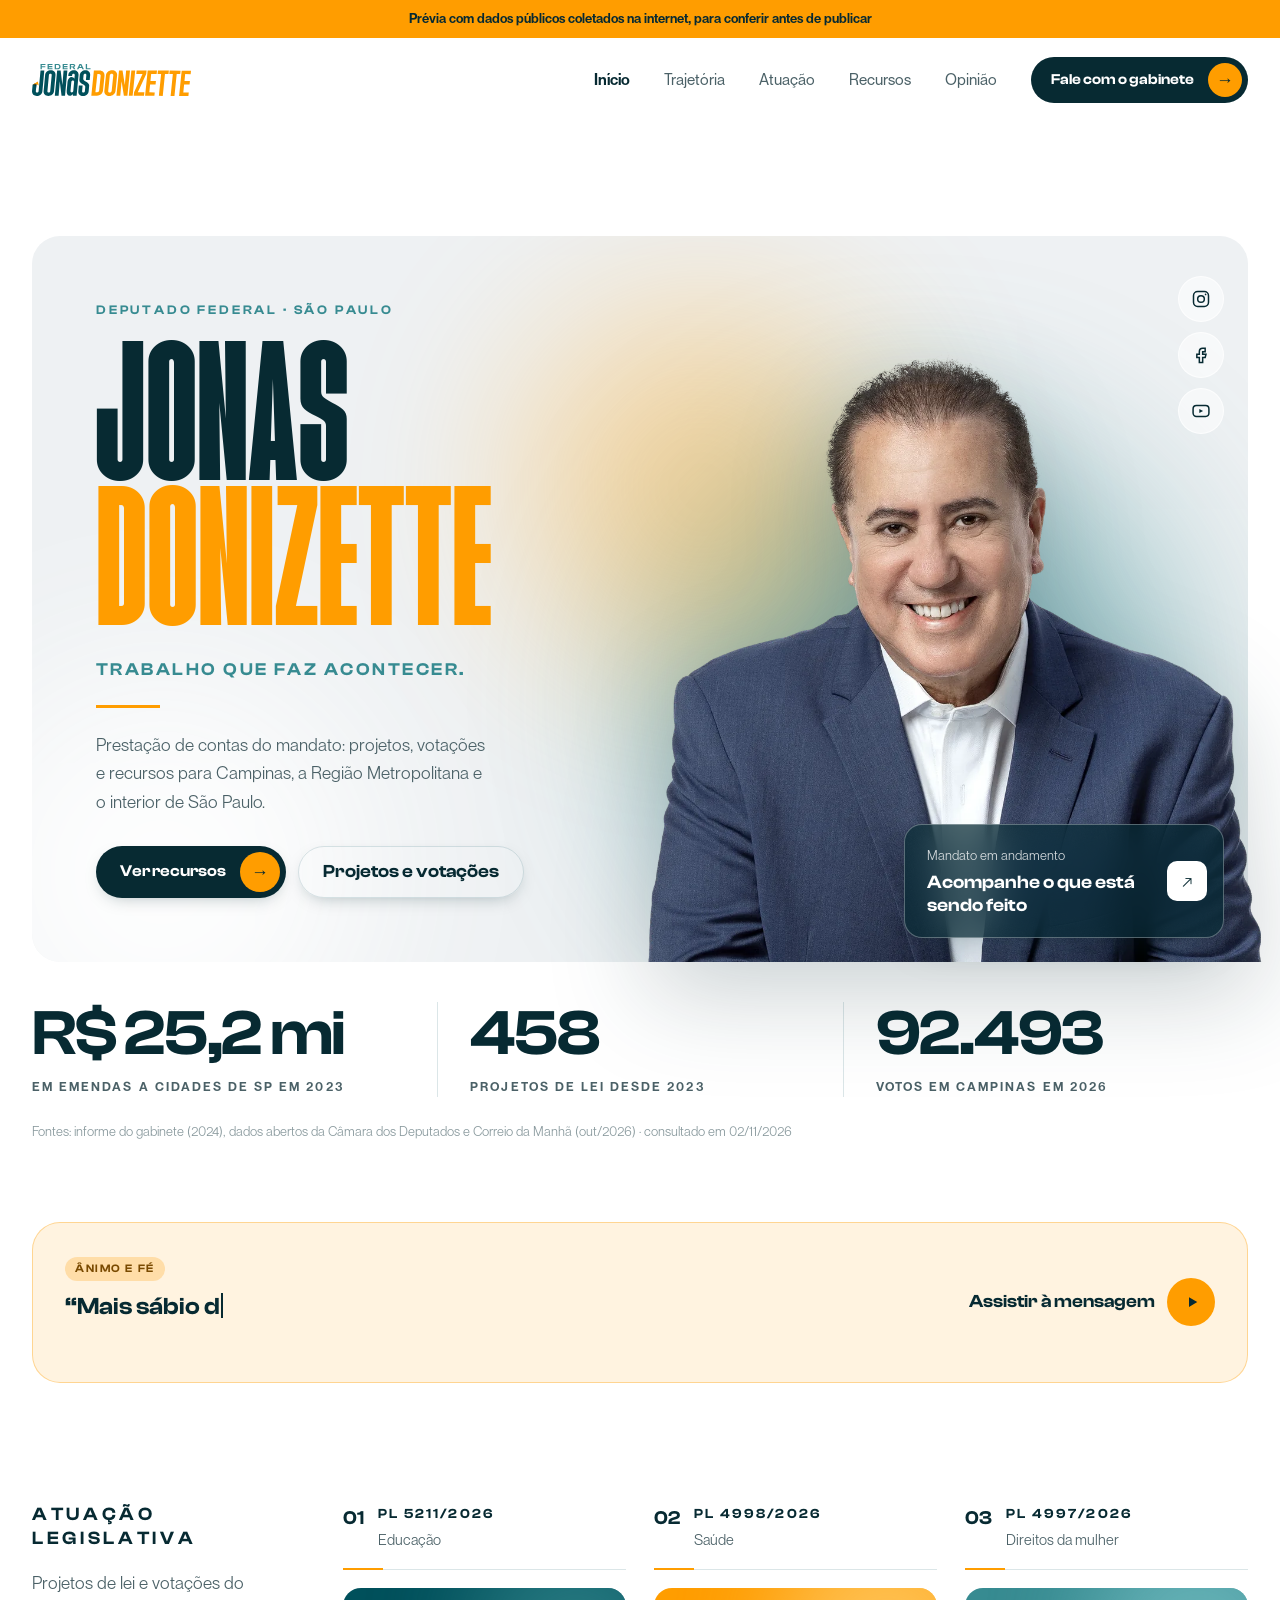
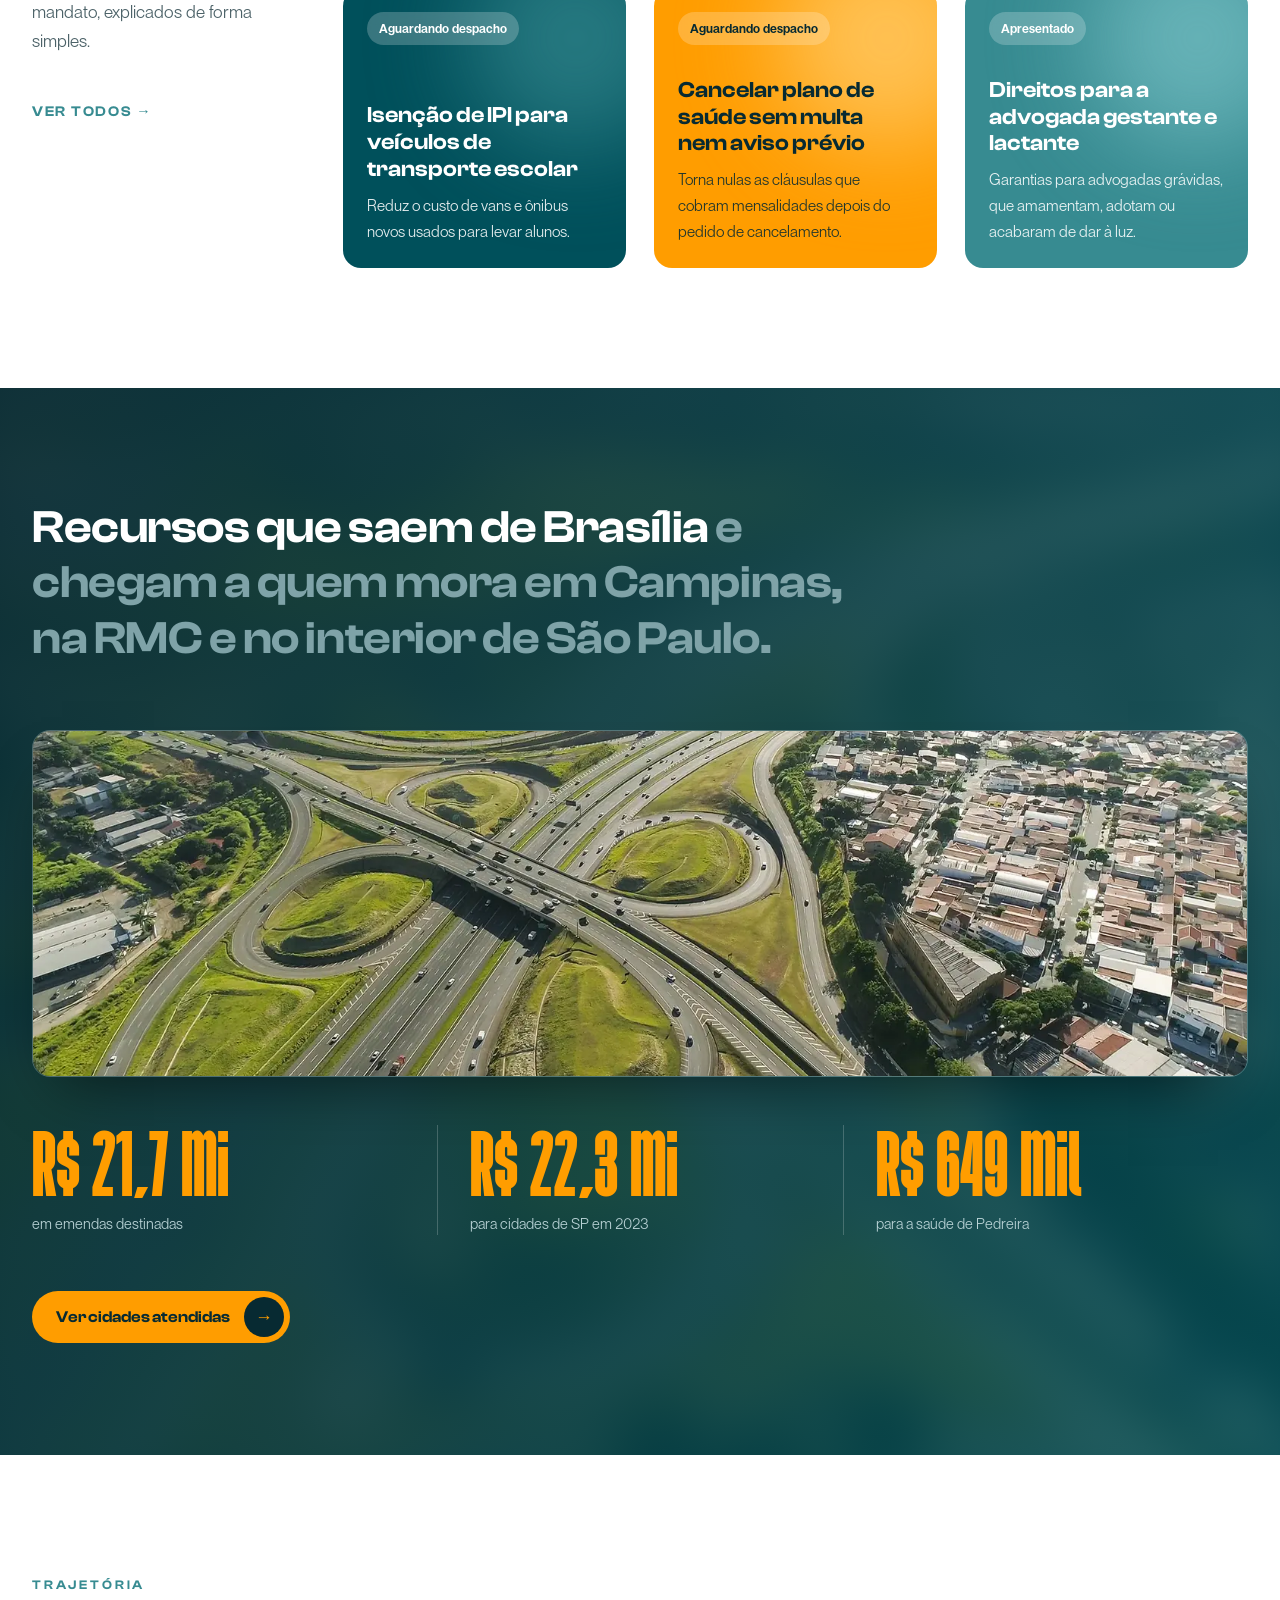
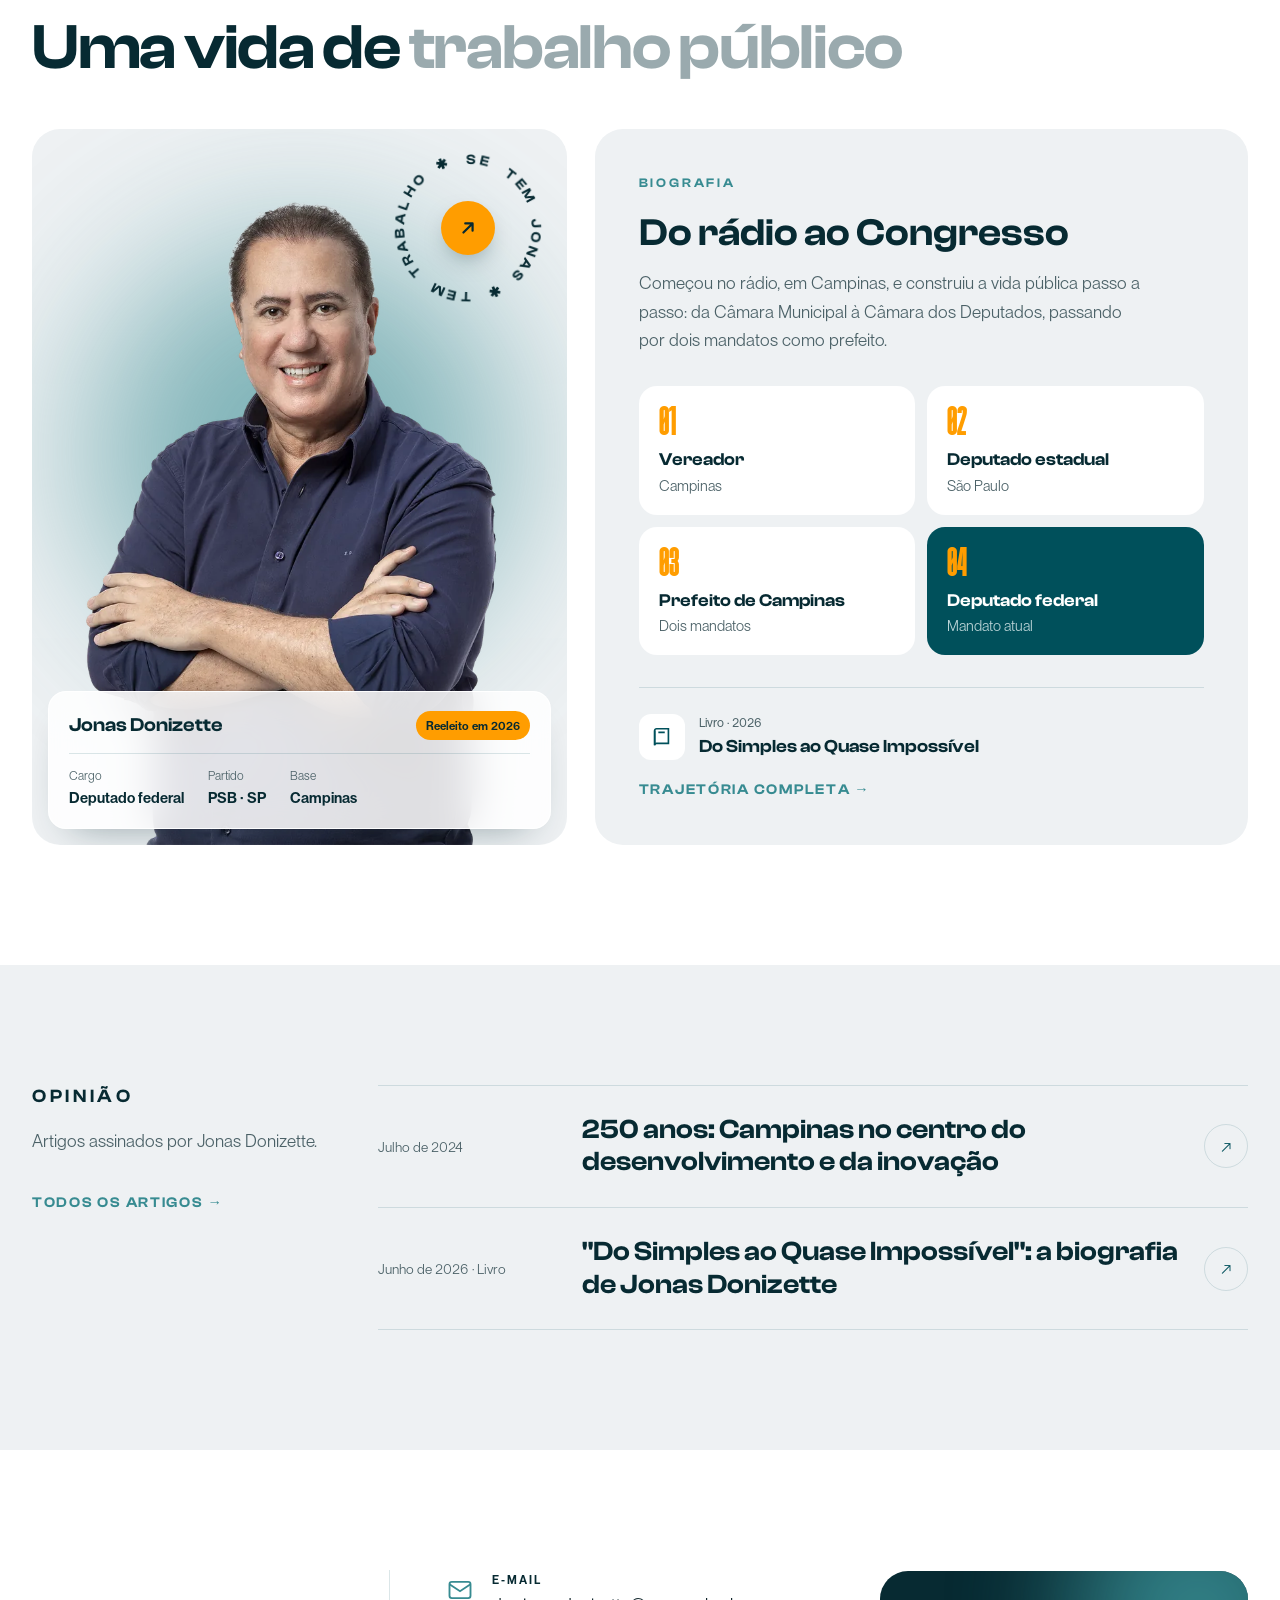
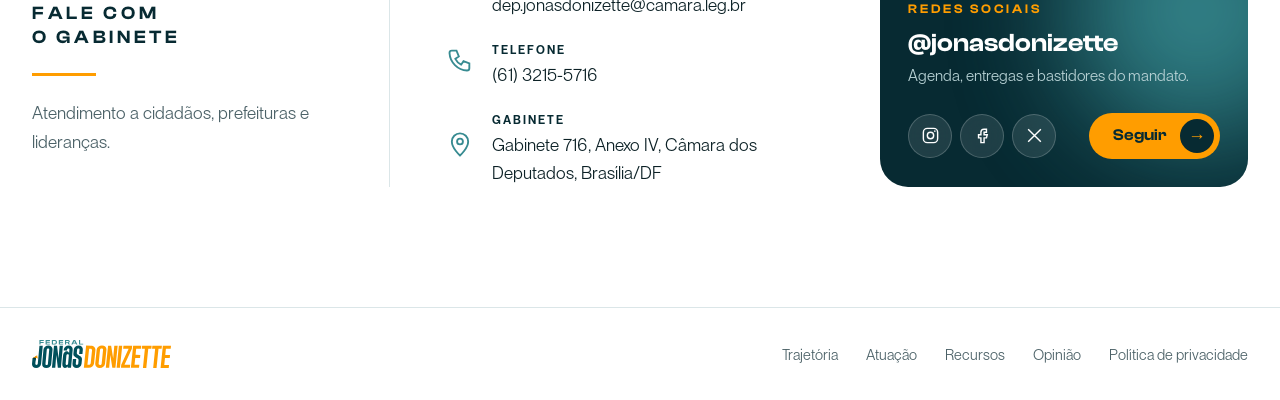
==== index.html @ 9bd9e9f4 "Página Início do site do mandato (prévia) Primeira versão da Início em HTML/CSS/JS puro: hero, númer" ====
<!doctype html>
<html lang="pt-BR">
<head>
  <meta charset="utf-8">
  <meta name="viewport" content="width=device-width, initial-scale=1">
  <title>Jonas Donizette — Deputado Federal</title>
  <meta name="description" content="Site oficial do mandato de Jonas Donizette, deputado federal por São Paulo: projetos, votações, recursos para as cidades e artigos.">
  <link rel="preload" href="assets/fonts/agharti-ultracond-black.ttf" as="font" type="font/ttf" crossorigin>
  <link rel="preload" href="assets/img/jonas-hero.webp" as="image">
  <link rel="stylesheet" href="styles.css?v=11">
</head>
<body>
  <a class="skip" href="#conteudo">Pular para o conteúdo</a>
  <div class="previa" role="note">Prévia com dados públicos coletados na internet, para conferir antes de publicar</div>

  <!-- ============ MENU ============ -->
  <header class="topo" id="topo">
    <div class="container topo-inner">
      <a href="#" class="topo-logo" aria-label="Jonas Donizette — início">
        <img src="assets/img/logo.svg" alt="Jonas Donizette Federal" width="170" height="34">
      </a>
      <button class="menu-btn" aria-expanded="false" aria-controls="menu" aria-label="Abrir menu">
        <span></span><span></span><span></span>
      </button>
      <nav id="menu" class="menu" aria-label="Principal">
        <a href="#" aria-current="page">Início</a>
        <a href="#trajetoria">Trajetória</a>
        <a href="#atuacao">Atuação</a>
        <a href="#recursos">Recursos</a>
        <a href="#opiniao">Opinião</a>
        <a href="#contato" class="pill-seta">Fale com o gabinete <span class="pill-ic" aria-hidden="true">→</span></a>
      </nav>
    </div>
  </header>

  <main id="conteudo">

    <!-- ============ HERO ============ -->
    <section class="hero">
      <div class="container">
        <div class="hero-card">
          <span class="hero-fundo" aria-hidden="true"><span class="blob blob-a"></span><span class="blob blob-b"></span><span class="blob blob-c"></span></span>
          <div class="hero-texto">
            <p class="meta entra">Deputado Federal · São Paulo</p>
            <h1 class="hero-nome"><span class="entra" style="--atraso:.1s">Jonas</span><span class="entra" style="--atraso:.22s">Donizette</span></h1>
            <p class="hero-assinatura entra" style="--atraso:.4s">Trabalho que faz acontecer.</p>
            <span class="traco" aria-hidden="true"></span>
            <p class="hero-lede entra" style="--atraso:.5s">Prestação de contas do mandato: projetos, votações e recursos para Campinas, a Região Metropolitana e o interior de São Paulo.</p>
            <div class="hero-acoes entra" style="--atraso:.6s" data-tilt-grupo>
              <a href="#recursos" class="pill-seta pill-escuro">Ver recursos <span class="pill-ic" aria-hidden="true">→</span></a>
              <a href="#atuacao" class="pill-linha">Projetos e votações</a>
            </div>
          </div>

          <div class="hero-foto entra" style="--atraso:.25s">
              <img src="assets/img/jonas-hero.webp" alt="Jonas Donizette sorrindo, de terno azul" width="1100" height="1037" fetchpriority="high">
            <ul class="hero-redes" aria-label="Redes sociais">
              <li><a href="https://www.instagram.com/jonasdonizette/" aria-label="Instagram"><svg viewBox="0 0 24 24" aria-hidden="true"><rect x="3" y="3" width="18" height="18" rx="5"/><circle cx="12" cy="12" r="4"/><circle cx="17.5" cy="6.5" r="1" class="cheio"/></svg></a></li>
              <li><a href="https://www.facebook.com/jonasdonizette" aria-label="Facebook"><svg viewBox="0 0 24 24" aria-hidden="true"><path d="M14 8h3V4h-3a4 4 0 0 0-4 4v3H7v4h3v6h4v-6h3l1-4h-4V8z"/></svg></a></li>
              <li><a href="#" aria-label="YouTube"><svg viewBox="0 0 24 24" aria-hidden="true"><rect x="2.5" y="5.5" width="19" height="13" rx="4"/><path d="M10 9.5v5l4.5-2.5z" class="cheio"/></svg></a></li>
            </ul>
            <a href="#atuacao" class="vidro">
              <span class="vidro-meta">Mandato em andamento</span>
              <strong>Acompanhe o que está sendo feito</strong>
              <span class="vidro-ic" aria-hidden="true">↗</span>
            </a>
          </div>
        </div>

        <!-- números logo abaixo do card -->
        <div class="numeros" aria-label="Números do mandato">
          <div class="numero"><strong data-conta="26.5" data-casas="1" data-prefixo="R$ " data-sufixo=" mi">R$ 26,5 mi</strong><span>em emendas a cidades de SP em 2023</span></div>
          <div class="numero"><strong data-conta="482">482</strong><span>projetos de lei desde 2023</span></div>
          <div class="numero"><strong data-conta="97335">97.335</strong><span>votos em Campinas em 2026</span></div>
          <p class="numeros-fonte">Fontes: informe do gabinete (2024), dados abertos da Câmara dos Deputados e Correio da Manhã (out/2026) · consultado em 02/11/2026</p>
        </div>
      </div>
    </section>

    <!-- ============ CIDADES (faixa) ============ -->
    <section class="fe" aria-label="Mensagem de ânimo e fé">
      <div class="container">
        <a class="fe-box reveal" href="https://www.instagram.com/p/DfCfayKBgLB/">
          <div class="fe-texto">
            <span class="fe-tag">Ânimo e fé</span>
            <blockquote class="fe-frase" data-escrever>“Mais sábio do que aprender com os próprios erros é aprender com os erros dos outros.”</blockquote>
          </div>
          <span class="fe-cta">Assistir à mensagem <span class="fe-play" aria-hidden="true"><svg viewBox="0 0 24 24"><path d="M8 5.5v13l11-6.5z"/></svg></span></span>
        </a>
      </div>
    </section>

    <!-- ============ ATUAÇÃO ============ -->
    <section class="secao" id="atuacao">
      <div class="container atuacao-grid">
        <div class="atuacao-intro">
          <h2 class="titulo-caps">Atuação<br>legislativa</h2>
          <p>Projetos de lei e votações do mandato, explicados de forma simples.</p>
          <a href="https://www.camara.leg.br/deputados/160548" class="link-seta">Ver todos <span aria-hidden="true">→</span></a>
        </div>

        <article class="proj reveal" style="--atraso:0s">
          <header class="proj-cab"><span class="proj-n">01</span><div><strong>PL 5211/2026</strong><span>Educação</span></div></header>
          <a class="proj-card cor-petroleo" href="https://www.camara.leg.br/propostas-legislativas/2644768">
            <span class="chip">Aguardando despacho</span>
            <h3>Isenção de IPI para veículos de transporte escolar</h3>
            <p>Reduz o custo de vans e ônibus novos usados para levar alunos.</p>
          </a>
        </article>
        <article class="proj reveal" style="--atraso:.12s">
          <header class="proj-cab"><span class="proj-n">02</span><div><strong>PL 4998/2026</strong><span>Saúde</span></div></header>
          <a class="proj-card cor-laranja" href="https://www.camara.leg.br/propostas-legislativas/2642697">
            <span class="chip">Aguardando despacho</span>
            <h3>Cancelar plano de saúde sem multa nem aviso prévio</h3>
            <p>Torna nulas as cláusulas que cobram mensalidades depois do pedido de cancelamento.</p>
          </a>
        </article>
        <article class="proj reveal" style="--atraso:.24s">
          <header class="proj-cab"><span class="proj-n">03</span><div><strong>PL 4997/2026</strong><span>Direitos da mulher</span></div></header>
          <a class="proj-card cor-verde" href="https://www.camara.leg.br/propostas-legislativas/2642696">
            <span class="chip">Apresentado</span>
            <h3>Direitos para a advogada gestante e lactante</h3>
            <p>Garantias para advogadas grávidas, que amamentam, adotam ou acabaram de dar à luz.</p>
          </a>
        </article>
      </div>
    </section>

    <!-- ============ RECURSOS (faixa escura) ============ -->
    <section class="recursos" id="recursos">
      <img class="recursos-bg" src="assets/img/rmc-aerea.webp" alt="" loading="lazy" width="1600" height="843">
      <div class="container">
        <p class="recursos-frase">Recursos que saem de Brasília <span>e chegam a quem mora em Campinas, na RMC e no interior de São Paulo.</span></p>
        <div class="recursos-linha">
          <figure class="recursos-thumb">
            <img src="assets/img/rmc-aerea.webp" alt="Vista aérea de rodovias e bairros da Região Metropolitana de Campinas" loading="lazy" width="1600" height="843">
          </figure>
          <div class="recursos-num reveal"><strong data-conta="25.8" data-casas="1" data-prefixo="R$ " data-sufixo=" mi">R$ 25,8 mi</strong><span>em emendas destinadas</span></div>
          <div class="recursos-num reveal" style="--atraso:.12s"><strong data-conta="26.5" data-casas="1" data-prefixo="R$ " data-sufixo=" mi">R$ 26,5 mi</strong><span>para cidades de SP em 2023</span></div>
          <div class="recursos-num reveal" style="--atraso:.24s"><strong data-conta="770" data-prefixo="R$ " data-sufixo=" mil">R$ 770 mil</strong><span>para a saúde de Pedreira</span></div>
        </div>
        <a href="#" class="pill-seta pill-laranja">Ver cidades atendidas <span class="pill-ic" aria-hidden="true">→</span></a>
      </div>
    </section>

    <!-- ============ TRAJETÓRIA (cards estilo persona) ============ -->
    <section class="secao" id="trajetoria">
      <div class="container">
        <p class="meta">Trajetória</p>
        <h2 class="titulo">Uma vida de <em>trabalho público</em></h2>
        <div class="traj">
          <div class="traj-foto">
            <div class="selo" data-circular="SE TEM JONAS ✱ TEM TRABALHO ✱ " role="img" aria-label="Se tem Jonas, tem trabalho">
              <div class="selo-tilt">
                <div class="selo-anel" aria-hidden="true"></div>
                <span class="selo-centro" aria-hidden="true"><svg viewBox="0 0 24 24"><path d="M7 17 17 7M9 7h8v8"/></svg></span>
              </div>
            </div>
            <span class="blob blob-d" aria-hidden="true"></span>
            <img src="assets/img/jonas-radio.webp" alt="Jonas Donizette de braços cruzados, camisa escura" loading="lazy" width="700" height="1009">
            <div class="vidro-info">
              <div class="vidro-info-topo"><strong>Jonas Donizette</strong><span class="chip-laranja">Reeleito em 2026</span></div>
              <dl>
                <div><dt>Cargo</dt><dd>Deputado federal</dd></div>
                <div><dt>Partido</dt><dd>PSB · SP</dd></div>
                <div><dt>Base</dt><dd>Campinas</dd></div>
              </dl>
            </div>
          </div>
          <div class="traj-card reveal">
            <div>
              <p class="meta">Biografia</p>
              <h3>Do rádio ao Congresso</h3>
              <p class="traj-bio">Começou no rádio, em Campinas, e construiu a vida pública passo a passo: da Câmara Municipal à Câmara dos Deputados, passando por dois mandatos como prefeito.</p>
            </div>
            <ol class="etapas">
              <li><span class="etapa-n">01</span><strong>Vereador</strong><span>Campinas</span></li>
              <li><span class="etapa-n">02</span><strong>Deputado estadual</strong><span>São Paulo</span></li>
              <li><span class="etapa-n">03</span><strong>Prefeito de Campinas</strong><span>Dois mandatos</span></li>
              <li class="etapa-atual"><span class="etapa-n">04</span><strong>Deputado federal</strong><span>Mandato atual</span></li>
            </ol>
            <div class="traj-rodape">
              <a class="livro" href="https://www.correiodamanha.com.br/nacional/sao-paulo/campinas/2026/06/amp/296978-deputado-e-ex-prefeito-de-campinas-jonas-donizette-lanca-biografia.html">
                <span class="livro-ic" aria-hidden="true"><svg viewBox="0 0 24 24"><path d="M4 5a2 2 0 0 1 2-2h13v16H6a2 2 0 0 0-2 2z"/><path d="M4 21V5M8 7h7"/></svg></span>
                <span><small>Livro · 2026</small>Do Simples ao Quase Impossível</span>
              </a>
              <a href="#" class="link-seta">Trajetória completa <span aria-hidden="true">→</span></a>
            </div>
          </div>
        </div>
      </div>
    </section>

    <!-- ============ OPINIÃO ============ -->
    <section class="secao secao-cinza" id="opiniao">
      <div class="container opiniao-grid">
        <div>
          <h2 class="titulo-caps">Opinião</h2>
          <p>Artigos assinados por Jonas Donizette.</p>
          <a href="#" class="link-seta">Todos os artigos <span aria-hidden="true">→</span></a>
        </div>
        <ul class="artigos">
          <li class="reveal"><a href="#"><span class="artigo-data">Julho de 2024</span><strong>250 anos: Campinas no centro do desenvolvimento e da inovação</strong><span class="artigo-ic" aria-hidden="true">↗</span></a></li>
          <li class="reveal"><a href="https://www.correiodamanha.com.br/nacional/sao-paulo/campinas/2026/06/amp/296978-deputado-e-ex-prefeito-de-campinas-jonas-donizette-lanca-biografia.html"><span class="artigo-data">Junho de 2026 · Livro</span><strong>"Do Simples ao Quase Impossível": a biografia de Jonas Donizette</strong><span class="artigo-ic" aria-hidden="true">↗</span></a></li>
        </ul>
      </div>
    </section>

    <!-- ============ CONTATO ============ -->
    <section class="secao" id="contato">
      <div class="container contato-grid">
        <div>
          <h2 class="titulo-caps">Fale com<br>o gabinete</h2>
          <span class="traco" aria-hidden="true"></span>
          <p>Atendimento a cidadãos, prefeituras e lideranças.</p>
        </div>
        <ul class="contato-lista">
          <li><span class="contato-ic" aria-hidden="true"><svg viewBox="0 0 24 24"><rect x="3" y="5" width="18" height="14" rx="2"/><path d="m3 7 9 6 9-6"/></svg></span><div><small>E-mail</small>dep.jonasdonizette@camara.leg.br</div></li>
          <li><span class="contato-ic" aria-hidden="true"><svg viewBox="0 0 24 24"><path d="M5 4h4l2 5-3 2a11 11 0 0 0 5 5l2-3 5 2v4a2 2 0 0 1-2 2A16 16 0 0 1 3 6a2 2 0 0 1 2-2"/></svg></span><div><small>Telefone</small>(61) 3215-5716</div></li>
          <li><span class="contato-ic" aria-hidden="true"><svg viewBox="0 0 24 24"><path d="M12 21s-7-6.2-7-12a7 7 0 0 1 14 0c0 5.8-7 12-7 12z"/><circle cx="12" cy="9" r="2.5"/></svg></span><div><small>Gabinete</small>Gabinete 716, Anexo IV, Câmara dos Deputados, Brasília/DF</div></li>
        </ul>
        <div class="redes-box">
          <span class="blob blob-e" aria-hidden="true"></span>
          <p class="meta meta-laranja">Redes sociais</p>
          <strong class="redes-handle">@jonasdonizette</strong>
          <p class="redes-txt">Agenda, entregas e bastidores do mandato.</p>
          <div class="redes-rodape">
            <ul class="redes-ics" aria-label="Redes sociais">
              <li><a href="https://www.instagram.com/jonasdonizette/" aria-label="Instagram"><svg viewBox="0 0 24 24" aria-hidden="true"><rect x="3" y="3" width="18" height="18" rx="5"/><circle cx="12" cy="12" r="4"/><circle cx="17.5" cy="6.5" r="1" class="cheio"/></svg></a></li>
              <li><a href="https://www.facebook.com/jonasdonizette" aria-label="Facebook"><svg viewBox="0 0 24 24" aria-hidden="true"><path d="M14 8h3V4h-3a4 4 0 0 0-4 4v3H7v4h3v6h4v-6h3l1-4h-4V8z"/></svg></a></li>
              <li><a href="https://twitter.com/jonas_donizette" aria-label="X (Twitter)"><svg viewBox="0 0 24 24" aria-hidden="true"><path d="M4 4l16 16M20 4L4 20"/></svg></a></li>
            </ul>
            <a href="https://www.instagram.com/jonasdonizette/" class="pill-seta pill-laranja">Seguir <span class="pill-ic" aria-hidden="true">→</span></a>
          </div>
        </div>
      </div>
    </section>
  </main>

  <footer class="rodape">
    <div class="container rodape-inner">
      <img src="assets/img/logo.svg" alt="Jonas Donizette Federal" width="150" height="30" loading="lazy">
      <nav aria-label="Rodapé">
        <a href="#trajetoria">Trajetória</a>
        <a href="#atuacao">Atuação</a>
        <a href="#recursos">Recursos</a>
        <a href="#opiniao">Opinião</a>
        <a href="#">Política de privacidade</a>
      </nav>
    </div>
  </footer>

  <script src="main.js?v=6"></script>
</body>
</html>
---- styles.css ----
/* ===== Fontes (licença web: confirmada pelo usuário em 2026-11-02) ===== */
@font-face { font-family: "Agharti"; src: url("assets/fonts/agharti-ultracond-black.ttf") format("truetype"); font-weight: 900; font-display: swap; }
@font-face { font-family: "Clash Display"; src: url("assets/fonts/clash-semibold.otf") format("opentype"); font-weight: 600; font-display: swap; }
@font-face { font-family: "Clash Display"; src: url("assets/fonts/clash-bold.otf") format("opentype"); font-weight: 700; font-display: swap; }
@font-face { font-family: "Standerd"; src: url("assets/fonts/standerd-regular.otf") format("opentype"); font-weight: 400; font-display: swap; }
@font-face { font-family: "Standerd"; src: url("assets/fonts/standerd-medium.otf") format("opentype"); font-weight: 500; font-display: swap; }
@font-face { font-family: "Standerd"; src: url("assets/fonts/standerd-bold.otf") format("opentype"); font-weight: 700; font-display: swap; }

/* ===== Tokens (cores do logo oficial) ===== */
:root {
  --petroleo: #00505b;
  --petroleo-escuro: #072a32;
  --verde: #378b91;
  --laranja: #ff9d00;
  --laranja-2: #e08600;
  --cinza: #eef1f3;          /* fundo dos cards (azul-claro-2 do protótipo, neutro) */
  --branco: #ffffff;
  --tinta: #0c2126;
  --tinta-suave: #4b6167;
  --linha: rgba(0, 80, 91, 0.14);

  --f-nome: "Agharti", "Arial Narrow", sans-serif;
  --f-titulo: "Clash Display", "Arial", sans-serif;
  --f-texto: "Standerd", "Arial", sans-serif;

  --container: 1280px;
  --r-grande: 28px;
  --r: 18px;
  --suave: cubic-bezier(.16, 1, .3, 1);
}

*, *::before, *::after { box-sizing: border-box; }
html { scroll-behavior: smooth; overflow-x: clip; }
body {
  margin: 0; font-family: var(--f-texto); font-size: 1.125rem; line-height: 1.6; overflow-x: clip;
  color: var(--tinta); background: var(--branco); -webkit-font-smoothing: antialiased;
}
img { max-width: 100%; display: block; }
a { color: inherit; }
ul, ol { list-style: none; margin: 0; padding: 0; }
:focus-visible { outline: 3px solid var(--laranja); outline-offset: 3px; }
.container { width: 100%; max-width: var(--container); margin: 0 auto; padding: 0 32px; }
.skip { position: absolute; left: -999px; top: 8px; background: var(--laranja); color: var(--petroleo-escuro); padding: 10px 16px; z-index: 100; }
.skip:focus { left: 8px; }

.previa { background: var(--laranja); color: var(--petroleo-escuro); text-align: center; font-size: .85rem; font-weight: 700; padding: 8px 16px; }
.proj-card { text-decoration: none; }

/* ===== Tipografia ===== */
.meta {
  font-family: var(--f-titulo); font-weight: 600; font-size: .8rem;
  letter-spacing: .22em; text-transform: uppercase; color: var(--verde); margin: 0 0 18px;
}
.titulo { font-family: var(--f-titulo); font-weight: 600; font-size: clamp(2.2rem, 5vw, 4rem); line-height: 1.05; letter-spacing: -.02em; color: var(--petroleo-escuro); margin: 0 0 48px; }
.titulo em { font-style: normal; color: #9aaaae; }
.titulo-caps { font-family: var(--f-titulo); font-weight: 600; font-size: 1.15rem; letter-spacing: .2em; text-transform: uppercase; line-height: 1.35; color: var(--petroleo-escuro); margin: 0 0 16px; }
.traco { display: block; width: 64px; height: 3px; background: var(--laranja); margin: 22px 0; }
.link-seta { font-family: var(--f-titulo); font-weight: 600; font-size: .9rem; letter-spacing: .12em; text-transform: uppercase; color: var(--verde); text-decoration: none; }
.link-seta span { display: inline-block; transition: transform .2s; }
.link-seta:hover span { transform: translateX(4px); }

/* ===== Botões (pílula com círculo, como nas referências) ===== */
.pill-seta {
  display: inline-flex; align-items: center; gap: 14px; min-height: 52px;
  padding: 6px 6px 6px 24px; border-radius: 999px; text-decoration: none;
  font-family: var(--f-titulo); font-weight: 600; font-size: 1rem;
  background: var(--petroleo-escuro); color: var(--branco); transition: transform .2s;
}
.pill-seta:hover { transform: translateY(-2px); }
.pill-ic { display: grid; place-items: center; width: 40px; height: 40px; border-radius: 50%; background: var(--laranja); color: var(--petroleo-escuro); font-size: 1.1rem; }
.pill-laranja { background: var(--laranja); color: var(--petroleo-escuro); }
.pill-laranja .pill-ic { background: var(--petroleo-escuro); color: var(--laranja); }
.pill-linha {
  display: inline-flex; align-items: center; min-height: 52px; padding: 0 24px; border-radius: 999px;
  border: 1.5px solid var(--linha); text-decoration: none; font-family: var(--f-titulo); font-weight: 600; color: var(--petroleo-escuro);
  transition: border-color .2s;
}
.pill-linha:hover { border-color: var(--petroleo); }

/* ===== Menu ===== */
.topo { position: sticky; top: 0; z-index: 50; background: rgba(255,255,255,.9); backdrop-filter: blur(12px); transition: box-shadow .3s; }
.topo.rolou { box-shadow: 0 1px 0 var(--linha); }
.topo-inner { display: flex; align-items: center; justify-content: space-between; height: 84px; }
.topo-logo img { height: 32px; width: auto; }
.menu { display: flex; align-items: center; gap: 34px; }
.menu > a:not(.pill-seta) { font-family: var(--f-texto); font-weight: 500; font-size: 1rem; text-decoration: none; color: var(--tinta-suave); }
.menu > a[aria-current] { color: var(--petroleo-escuro); font-weight: 700; }
.menu > a:not(.pill-seta):hover { color: var(--petroleo-escuro); }
.menu .pill-seta { min-height: 46px; font-size: .92rem; padding-left: 20px; }
.menu .pill-ic { width: 34px; height: 34px; }
.menu-btn { display: none; }

/* ===== Hero ===== */
.hero { padding: 24px 0 24px; }
.hero-card {
  position: relative; background: var(--cinza); border-radius: var(--r-grande); isolation: isolate;
  display: grid; grid-template-columns: 1.1fr 1fr; min-height: 600px; margin-top: 90px;
}
.hero-texto { padding: 64px 0 64px 64px; position: relative; z-index: 2; }
.hero-nome { font-family: var(--f-nome); font-weight: 900; text-transform: uppercase; line-height: .84; margin: 0; color: var(--petroleo-escuro); }
.hero-nome span { display: block; font-size: clamp(5rem, 13.5vw, 13.5rem); }
.hero-nome span + span { color: var(--laranja); }
.hero-assinatura { font-family: var(--f-titulo); font-weight: 600; font-size: 1.1rem; letter-spacing: .14em; text-transform: uppercase; color: var(--verde); margin: 26px 0 0; }
.hero-lede { max-width: 36ch; color: var(--tinta-suave); margin: 0 0 30px; }
.hero-acoes { display: flex; flex-wrap: wrap; gap: 12px; }

.hero-foto { position: relative; display: flex; align-items: flex-end; justify-content: center; margin-top: -90px; }
.hero-foto img { position: relative; width: min(112%, 680px); max-width: none; height: auto; filter: drop-shadow(0 30px 50px rgba(7,42,50,.22)); }
.hero-redes { position: absolute; right: 24px; top: 130px; display: flex; flex-direction: column; gap: 10px; z-index: 3; }
.hero-redes a { display: grid; place-items: center; width: 46px; height: 46px; border-radius: 50%; background: rgba(255,255,255,.55); border: 1px solid rgba(255,255,255,.7); backdrop-filter: blur(16px); -webkit-backdrop-filter: blur(16px); color: var(--petroleo-escuro); transition: background .2s; }
.hero-redes a:hover { background: var(--laranja); }
.hero-redes svg { width: 20px; height: 20px; fill: none; stroke: currentColor; stroke-width: 1.8; }
.hero-redes .cheio { fill: currentColor; stroke: none; }

.vidro {
  display: block; position: absolute; z-index: 3; right: 24px; bottom: 24px; width: min(320px, 80%);
  padding: 20px 64px 20px 22px; border-radius: var(--r); text-decoration: none; color: var(--branco);
  background: rgba(7,42,50,.7); border: 1px solid rgba(255,255,255,.3); transform: translateZ(0);
  backdrop-filter: blur(22px) saturate(140%); -webkit-backdrop-filter: blur(22px) saturate(140%);
  box-shadow: 0 20px 40px -24px rgba(7,42,50,.5);
}
.vidro-meta { display: block; font-size: .85rem; opacity: .8; }
.vidro strong { display: block; font-family: var(--f-titulo); font-weight: 600; font-size: 1.15rem; line-height: 1.25; margin-top: 4px; }
.vidro-ic { position: absolute; right: 16px; top: 50%; transform: translateY(-50%); display: grid; place-items: center; width: 40px; height: 40px; border-radius: 10px; background: var(--branco); color: var(--petroleo-escuro); }
@media (prefers-reduced-transparency: reduce) { .vidro { background: var(--petroleo-escuro); backdrop-filter: none; } }

/* desfoque gaussiano: manchas de cor suaves atrás do conteúdo */
.blob { position: absolute; z-index: -1; border-radius: 50%; filter: blur(90px); pointer-events: none; }
.hero-fundo { position: absolute; inset: 0; z-index: -1; border-radius: inherit; overflow: hidden; }
.hero-fundo .blob { z-index: 0; }
.blob-a { width: 520px; height: 520px; right: 6%; bottom: 0; background: var(--verde); opacity: .55; }
.blob-b { width: 360px; height: 360px; right: 30%; top: 10%; background: var(--laranja); opacity: .35; }
.blob-c { width: 420px; height: 420px; left: -80px; bottom: -120px; background: #ffffff; opacity: .9; }

/* números (separados por linhas finas) */
.numeros { display: grid; grid-template-columns: repeat(3, 1fr); padding: 40px 0 0; }
.numero { padding: 0 32px; border-left: 1px solid var(--linha); }
.numero:first-child { border-left: 0; padding-left: 0; }
.numero strong { display: block; font-variant-numeric: tabular-nums; font-family: var(--f-titulo); font-weight: 600; font-size: clamp(2.6rem, 5vw, 4rem); line-height: 1; letter-spacing: -.02em; color: var(--petroleo-escuro); }
.numero span { display: block; margin-top: 10px; font-size: .8rem; font-weight: 700; letter-spacing: .16em; text-transform: uppercase; color: var(--tinta-suave); }
.numeros-fonte { grid-column: 1 / -1; font-size: .85rem; color: #8a9a9e; margin: 24px 0 0; }

/* ===== Faixa de cidades (como a faixa de logos) ===== */
.faixa-cidades { border-top: 1px solid var(--linha); border-bottom: 1px solid var(--linha); margin-top: 56px; }
.faixa-inner { display: flex; align-items: center; gap: 40px; min-height: 104px; }
.faixa-titulo { font-size: .9rem; line-height: 1.3; color: var(--tinta-suave); margin: 0; padding-right: 40px; border-right: 1px solid var(--linha); white-space: nowrap; }
.faixa-lista { display: flex; flex-wrap: wrap; gap: 14px 44px; }
.faixa-lista li { font-family: var(--f-titulo); font-weight: 600; font-size: 1.35rem; color: #9aaaae; }
.faixa-lista li:first-child { color: var(--petroleo); }

/* ===== Ânimo e fé ===== */
.fe { padding: 56px 0 0; }
.fe-box {
  display: flex; align-items: center; justify-content: space-between; gap: 32px;
  padding: 28px 32px; border-radius: var(--r-grande); text-decoration: none;
  background: rgba(255,157,0,.12); border: 1px solid rgba(255,157,0,.35); color: var(--petroleo-escuro);
  transition: background .5s var(--suave), transform .5s var(--suave);
}
.fe-box:hover { background: rgba(255,157,0,.2); transform: translateY(-3px); }
.fe-texto { max-width: 62ch; }
.fe-tag { display: inline-block; margin-bottom: 10px; padding: 3px 10px; border-radius: 999px; background: rgba(255,157,0,.25); font-family: var(--f-titulo); font-weight: 600; font-size: .7rem; letter-spacing: .14em; text-transform: uppercase; color: #7a4a00; }
.fe-frase { margin: 0; font-family: var(--f-titulo); font-weight: 600; font-size: clamp(1.15rem, 2vw, 1.5rem); line-height: 1.3; }
.fe-cta { display: inline-flex; align-items: center; gap: 12px; flex: none; font-family: var(--f-titulo); font-weight: 600; white-space: nowrap; }
.fe-play { display: grid; place-items: center; width: 48px; height: 48px; border-radius: 50%; background: var(--laranja); transition: transform .4s var(--suave); }
.fe-play svg { width: 18px; height: 18px; fill: var(--petroleo-escuro); margin-left: 2px; }
.fe-box:hover .fe-play { transform: scale(1.08); }

/* ===== Seções ===== */
.secao { padding: 120px 0; }
.secao-cinza { background: var(--cinza); }

/* Atuação: intro + 3 colunas numeradas (ref. "Selected projects") */
.atuacao-grid { display: grid; grid-template-columns: 1fr 1fr 1fr 1fr; gap: 28px; align-items: start; }
.atuacao-intro p { color: var(--tinta-suave); margin: 0 0 40px; max-width: 24ch; }
.proj-cab { display: flex; gap: 14px; align-items: flex-start; padding-bottom: 16px; margin-bottom: 18px; border-bottom: 1px solid var(--linha); position: relative; }
.proj-cab::after { content: ""; position: absolute; left: 0; bottom: -1px; width: 40px; height: 2px; background: var(--laranja); }
.proj-n { font-family: var(--f-titulo); font-weight: 600; font-size: 1.2rem; color: var(--petroleo-escuro); }
.proj-cab strong { display: block; font-family: var(--f-titulo); font-weight: 600; font-size: .85rem; letter-spacing: .16em; text-transform: uppercase; color: var(--petroleo-escuro); }
.proj-cab span:not(.proj-n) { font-size: .95rem; color: var(--tinta-suave); }
.proj-card { position: relative; overflow: hidden; isolation: isolate; border-radius: var(--r); padding: 24px; min-height: 280px; display: flex; flex-direction: column; justify-content: flex-end; gap: 10px; color: var(--branco); transition: transform .5s var(--suave), box-shadow .5s var(--suave); }

.proj-card::before { content: ""; position: absolute; z-index: -1; width: 220px; height: 220px; right: -60px; top: -60px; border-radius: 50%; filter: blur(50px); opacity: .7; }
.cor-petroleo { background: var(--petroleo); }
.cor-petroleo::before { background: var(--verde); }
.cor-laranja::before { background: #ffd27a; }
.cor-verde::before { background: #7cc4c8; }
.cor-laranja { background: var(--laranja); color: var(--petroleo-escuro); }
.cor-verde { background: var(--verde); }
.chip { align-self: flex-start; margin-bottom: auto; font-size: .8rem; font-weight: 700; padding: 6px 12px; border-radius: 999px; background: rgba(255,255,255,.22); backdrop-filter: blur(6px); }
.proj-card h3 { font-family: var(--f-titulo); font-weight: 600; font-size: 1.4rem; line-height: 1.2; margin: 0; }
.proj-card p { margin: 0; font-size: 1rem; opacity: .9; }

/* Recursos: faixa escura (ref. Nova Persona) */
.recursos { position: relative; isolation: isolate; overflow: hidden; background: var(--petroleo-escuro); color: var(--branco); padding: 112px 0; }
.recursos-bg { position: absolute; inset: -40px; width: calc(100% + 80px); height: calc(100% + 80px); max-width: none; object-fit: cover; filter: blur(28px) saturate(120%); z-index: -2; }
.recursos::before { content: ""; position: absolute; inset: 0; z-index: -1; background: linear-gradient(120deg, rgba(7,42,50,.92), rgba(0,80,91,.78)); }
.recursos-frase { font-family: var(--f-titulo); font-weight: 600; font-size: clamp(1.8rem, 3.6vw, 2.9rem); line-height: 1.2; letter-spacing: -.01em; max-width: 26ch; margin: 0 0 64px; }
.recursos-frase span { color: #7fa3a8; }
.recursos-linha { display: grid; grid-template-columns: repeat(3, 1fr); align-items: end; gap: 0; margin-bottom: 56px; }
.recursos-thumb { grid-column: 1 / -1; margin: 0 0 48px !important; aspect-ratio: 21 / 6 !important; }
.recursos-thumb { margin: 0 40px 0 0; border-radius: var(--r); overflow: hidden; aspect-ratio: 16 / 9; border: 1px solid rgba(255,255,255,.25); box-shadow: 0 30px 60px -30px rgba(0,0,0,.6); }
.recursos-thumb img { width: 100%; height: 100%; object-fit: cover; }
.recursos-num { padding: 0 32px; border-left: 1px solid rgba(255,255,255,.2); }
.recursos-thumb + .recursos-num { border-left: 0; padding-left: 0; }
.recursos-num strong { display: block; white-space: nowrap; font-family: var(--f-nome); font-weight: 900; font-size: clamp(3.4rem, 6.4vw, 7rem); font-variant-numeric: tabular-nums; line-height: .95; color: var(--laranja); }
.recursos-num span { display: block; margin-top: 8px; color: #b9d3d6; font-size: .95rem; }

/* Trajetória: cards estilo persona */
.traj { display: grid; grid-template-columns: .9fr 1.1fr; gap: 28px; align-items: stretch; }
.traj-foto { position: relative; isolation: isolate; border-radius: var(--r-grande); background: var(--cinza); overflow: hidden; display: flex; align-items: flex-end; justify-content: center; padding-top: 48px; min-height: 560px; }
.traj-foto img { width: 86%; height: auto; object-fit: contain; }
.blob-d { width: 420px; height: 420px; left: 50%; top: 45%; transform: translate(-50%,-50%); background: var(--verde); opacity: .6; filter: blur(80px); }
.traj-foto img { position: relative; }
.vidro-info {
  position: absolute; z-index: 3; transform: translateZ(0); left: 16px; right: 16px; bottom: 16px; padding: 18px 20px; border-radius: var(--r);
  background: rgba(255,255,255,.86); border: 1px solid rgba(255,255,255,.95); color: var(--petroleo-escuro);
  backdrop-filter: blur(20px) saturate(140%); -webkit-backdrop-filter: blur(20px) saturate(140%);
  box-shadow: 0 20px 40px -24px rgba(7,42,50,.45);
}
.vidro-info-topo { display: flex; align-items: center; justify-content: space-between; gap: 12px; flex-wrap: wrap; }
.vidro-info-topo strong { font-family: var(--f-titulo); font-weight: 600; font-size: 1.2rem; }
.chip-laranja { font-size: .75rem; font-weight: 700; padding: 5px 10px; border-radius: 999px; background: var(--laranja); color: var(--petroleo-escuro); }
.vidro-info dl { display: grid; grid-template-columns: repeat(3, auto); justify-content: start; gap: 24px; margin: 12px 0 0; padding-top: 12px; border-top: 1px solid var(--linha); }
.vidro-info dt { font-size: .78rem; color: var(--tinta-suave); }
.vidro-info dd { margin: 0; font-weight: 700; font-size: .95rem; }
@media (prefers-reduced-transparency: reduce) { .vidro-info { background: var(--branco); backdrop-filter: none; } }
.traj-card { background: var(--cinza); border-radius: var(--r-grande); padding: 44px; display: flex; flex-direction: column; justify-content: space-between; gap: 32px; }
.traj-card h3 { font-family: var(--f-titulo); font-weight: 600; font-size: clamp(1.9rem, 3vw, 2.6rem); line-height: 1.1; color: var(--petroleo-escuro); margin: 0 0 14px; }
.traj-bio { color: var(--tinta-suave); margin: 0; max-width: 46ch; }
.etapas { display: grid; grid-template-columns: 1fr 1fr; gap: 12px; }
.etapas li { background: var(--branco); border-radius: var(--r); padding: 18px 20px; display: flex; flex-direction: column; gap: 2px; }
.etapa-n { font-family: var(--f-nome); font-weight: 900; font-size: 2.2rem; line-height: 1; color: var(--laranja); margin-bottom: 8px; }
.etapas strong { font-family: var(--f-titulo); font-weight: 600; font-size: 1.1rem; color: var(--petroleo-escuro); line-height: 1.2; }
.etapas li > span:last-child { font-size: .95rem; color: var(--tinta-suave); }
.etapas .etapa-atual { background: var(--petroleo); }
.etapa-atual strong { color: var(--branco); }
.etapas .etapa-atual > span:last-child { color: #b9d3d6; }
.traj-rodape { display: flex; align-items: center; justify-content: space-between; gap: 16px; flex-wrap: wrap; padding-top: 24px; border-top: 1px solid var(--linha); }
.livro { display: flex; align-items: center; gap: 14px; text-decoration: none; font-family: var(--f-titulo); font-weight: 600; color: var(--petroleo-escuro); }
.livro small { display: block; font-family: var(--f-texto); font-weight: 500; font-size: .8rem; color: var(--tinta-suave); }
.livro-ic { display: grid; place-items: center; width: 46px; height: 46px; border-radius: 12px; background: var(--branco); }
.livro-ic svg { width: 22px; height: 22px; fill: none; stroke: var(--petroleo); stroke-width: 1.8; }

/* Opinião */
.opiniao-grid { display: grid; grid-template-columns: 1fr 3fr; gap: 56px; }
.opiniao-grid > div p { color: var(--tinta-suave); margin: 0 0 32px; }
.artigos li { border-top: 1px solid var(--linha); }
.artigos li:last-child { border-bottom: 1px solid var(--linha); }
.artigos a { display: grid; grid-template-columns: 180px 1fr auto; gap: 24px; align-items: center; padding: 28px 0; text-decoration: none; }
.artigo-data { font-size: .9rem; color: var(--tinta-suave); }
.artigos strong { font-family: var(--f-titulo); font-weight: 600; font-size: clamp(1.25rem, 2.2vw, 1.7rem); line-height: 1.2; color: var(--petroleo-escuro); }
.artigo-ic { display: grid; place-items: center; width: 44px; height: 44px; border-radius: 50%; border: 1.5px solid var(--linha); color: var(--petroleo); transition: background .2s, color .2s; }
.artigos a:hover .artigo-ic { background: var(--laranja); border-color: var(--laranja); color: var(--petroleo-escuro); }

/* Contato (ref. "Let's connect") */
.contato-grid { display: grid; grid-template-columns: .9fr 1.3fr 1.1fr; gap: 56px; align-items: center; }
.contato-grid > div p { color: var(--tinta-suave); margin: 0; }
.contato-lista { border-left: 1px solid var(--linha); padding-left: 56px; display: grid; gap: 22px; }
.contato-lista li { display: flex; gap: 18px; align-items: center; }
.contato-lista small { display: block; font-size: .75rem; font-weight: 700; letter-spacing: .16em; text-transform: uppercase; color: var(--petroleo-escuro); }
.contato-ic svg { width: 28px; height: 28px; fill: none; stroke: var(--verde); stroke-width: 1.6; }
.redes-box {
  position: relative; isolation: isolate; overflow: hidden; border-radius: var(--r-grande); padding: 28px;
  background: var(--petroleo-escuro); color: var(--branco); display: flex; flex-direction: column; gap: 6px;
}
.blob-e { width: 260px; height: 260px; right: -80px; top: -90px; background: var(--verde); opacity: .9; filter: blur(60px); }
.redes-box .meta-laranja { color: var(--laranja); margin: 0 0 4px; }
.redes-handle { font-family: var(--f-titulo); font-weight: 600; font-size: 1.6rem; line-height: 1.1; }
.redes-box .redes-txt { margin: 0 0 18px; color: #b9d3d6; font-size: 1rem; }
.redes-rodape { display: flex; align-items: center; justify-content: space-between; gap: 12px; flex-wrap: wrap; }
.redes-ics { display: flex; gap: 8px; }
.redes-ics a { display: grid; place-items: center; width: 44px; height: 44px; border-radius: 50%; background: rgba(255,255,255,.1); border: 1px solid rgba(255,255,255,.2); color: var(--branco); backdrop-filter: blur(10px); transition: background .2s, color .2s; }
.redes-ics a:hover { background: var(--laranja); color: var(--petroleo-escuro); }
.redes-ics svg { width: 19px; height: 19px; fill: none; stroke: currentColor; stroke-width: 1.8; }
.redes-ics .cheio { fill: currentColor; stroke: none; }
.redes-box .pill-seta { min-height: 46px; }
.redes-box .pill-ic { width: 34px; height: 34px; }

/* Rodapé */
.rodape { border-top: 1px solid var(--linha); padding: 32px 0; }
.rodape-inner { display: flex; align-items: center; justify-content: space-between; gap: 24px; flex-wrap: wrap; }
.rodape img { height: 28px; width: auto; }
.rodape nav { display: flex; flex-wrap: wrap; gap: 8px 28px; }
.rodape nav a { text-decoration: none; font-size: .95rem; color: var(--tinta-suave); }
.rodape nav a:hover { color: var(--petroleo); }

/* Revelação ao rolar */
.reveal { opacity: 0; transform: translateY(40px) scale(.985); filter: blur(8px); transition: opacity 1s var(--suave), transform 1.1s var(--suave), filter 1s var(--suave); transition-delay: var(--atraso, 0s); }
.reveal.visivel { opacity: 1; transform: none; filter: none; }
/* entrada da hero ao carregar */
.entra { opacity: 0; transform: translateY(32px); filter: blur(10px); animation: entra 1.2s var(--suave) forwards; animation-delay: var(--atraso, 0s); }
@keyframes entra { to { opacity: 1; transform: none; filter: none; } }

/* ===== Tablet ===== */
@media (max-width: 1080px) {
  .atuacao-grid { grid-template-columns: 1fr 1fr 1fr; }
  .atuacao-intro { grid-column: 1 / -1; }
  .contato-grid { grid-template-columns: 1fr 1fr; }
  .redes-box { grid-column: 1 / -1; }
}

/* ===== Celular / tablet pequeno ===== */
@media (max-width: 900px) {
  .container { padding: 0 20px; }
  .menu-btn { display: flex; flex-direction: column; justify-content: center; gap: 5px; width: 48px; height: 48px; border: 0; background: transparent; cursor: pointer; padding: 12px; }
  .menu-btn span { display: block; height: 2px; background: var(--petroleo-escuro); border-radius: 2px; transition: transform .25s, opacity .25s; }
  .menu-btn[aria-expanded="true"] span:nth-child(1) { transform: translateY(7px) rotate(45deg); }
  .menu-btn[aria-expanded="true"] span:nth-child(2) { opacity: 0; }
  .menu-btn[aria-expanded="true"] span:nth-child(3) { transform: translateY(-7px) rotate(-45deg); }
  .menu { position: fixed; top: 84px; left: 0; right: 0; height: calc(100dvh - 84px); flex-direction: column; align-items: flex-start; gap: 4px; padding: 24px 20px; background: var(--branco); transform: translateX(100%); transition: transform .3s ease; visibility: hidden; }
  .menu.aberto { transform: none; visibility: visible; }
  .menu > a:not(.pill-seta) { font-family: var(--f-titulo); font-weight: 600; font-size: 1.6rem; padding: 10px 0; color: var(--petroleo-escuro); }
  .menu .pill-seta { margin-top: 16px; }

  .hero { padding-top: 24px; }
  .hero-card { grid-template-columns: 1fr; min-height: 0; margin-top: 0; overflow: hidden; }
  .hero-texto { padding: 36px 24px 8px; }
  .hero-nome span { font-size: clamp(4.4rem, 30vw, 10rem); }
  .hero-foto { min-height: 420px; }
  .hero-foto img { width: 100%; margin-top: 0; filter: none; }
  .hero-foto { margin-top: 0; }
  .hero-redes { top: 16px; right: 16px; }
  .vidro { right: 16px; bottom: 16px; left: 16px; width: auto; }

  .numeros { grid-template-columns: 1fr; gap: 24px; }
  .numero, .numero:first-child { border-left: 3px solid var(--laranja); padding: 0 0 0 18px; }

  .fe-box { flex-direction: column; align-items: flex-start; gap: 18px; padding: 24px; }
  .faixa-inner { flex-direction: column; align-items: flex-start; gap: 16px; padding: 28px 20px; }
  .faixa-titulo { border-right: 0; padding-right: 0; }
  .faixa-lista { gap: 8px 24px; }
  .faixa-lista li { font-size: 1.1rem; }

  .secao { padding: 80px 0; }
  .atuacao-grid { grid-template-columns: 1fr; gap: 40px; }
  .atuacao-intro p { margin-bottom: 20px; }
  .proj-card { min-height: 220px; }

  .recursos { padding: 80px 0; }
  .recursos-frase { margin-bottom: 40px; }
  .recursos-linha { grid-template-columns: 1fr; gap: 28px; margin-bottom: 40px; }
  .recursos-thumb { margin: 0; }
  .recursos-num, .recursos-thumb + .recursos-num { border-left: 3px solid var(--laranja); padding: 0 0 0 18px; }
  .recursos-thumb { margin-bottom: 8px !important; aspect-ratio: 16 / 9 !important; }

  .traj { grid-template-columns: 1fr; }
  .traj-foto { min-height: 0; aspect-ratio: 4 / 5; }
  .traj-card { padding: 32px 22px; }
  .etapas li { padding: 16px; }

  .opiniao-grid { grid-template-columns: 1fr; gap: 24px; }
  .artigos a { grid-template-columns: 1fr auto; gap: 8px 16px; }
  .artigo-data { grid-column: 1 / -1; }

  .contato-grid { grid-template-columns: 1fr; gap: 32px; }
  .contato-lista { border-left: 0; padding-left: 0; }
  .contato-lista div { overflow-wrap: anywhere; }
  .rodape-inner { flex-direction: column; align-items: flex-start; }
}
@media (max-width: 560px) {
  .vidro-info { padding: 14px 16px; }
  .vidro-info dl { gap: 14px; }
  .vidro-info dd { font-size: .85rem; }
  .vidro-info-topo strong { font-size: 1.05rem; }
  .hero-acoes > a { width: 100%; justify-content: space-between; }
  .pill-linha { justify-content: center !important; }
}

/* ===== Efeitos ===== */
/* 1. máquina de escrever: o texto ainda não escrito fica invisível, mas ocupa o espaço (nada pula) */
.escr-resto { visibility: hidden; }
.escr-cursor { display: inline-block; width: 2px; height: 1.05em; margin: 0 1px -0.15em; background: currentColor; animation: piscar 1s steps(1) infinite; }
@keyframes piscar { 50% { opacity: 0; } }

/* 4. selo de texto circular (exceção aprovada ao "nada girando") */
.selo { position: absolute; z-index: 4; top: 24px; right: 24px; width: 150px; height: 150px; perspective: 400px; color: var(--petroleo-escuro); cursor: default; }
.selo-tilt { position: absolute; inset: 0; transform-style: preserve-3d; transform: rotateX(var(--srx, 0deg)) rotateY(var(--sry, 0deg)); transition: transform .5s var(--suave); }
.selo-anel { position: absolute; inset: 0; }
.selo-letra { position: absolute; inset: 0; text-align: center; font-family: var(--f-titulo); font-weight: 600; font-size: 14px; line-height: 1; white-space: pre; }
.selo-centro { position: absolute; inset: 50% auto auto 50%; width: 54px; height: 54px; margin: -27px 0 0 -27px; display: grid; place-items: center; border-radius: 50%; background: var(--laranja); box-shadow: 0 10px 24px -10px rgba(7,42,50,.5); }
.selo-centro svg { width: 22px; height: 22px; fill: none; stroke: var(--petroleo-escuro); stroke-width: 2.4; stroke-linecap: round; stroke-linejoin: round; }
@media (max-width: 560px) {
  .selo { width: 112px; height: 112px; top: 16px; right: 16px; }
  .selo-letra { font-size: 11px; }
  .selo-centro { width: 42px; height: 42px; margin: -21px 0 0 -21px; }
  .selo-centro svg { width: 18px; height: 18px; }
}

@media (hover: hover) {
  /* 2. zoom com leve giro e sombra suave */
  .proj-card, .redes-box { transition: transform .6s var(--suave), box-shadow .6s var(--suave); }
  .proj-card:hover { transform: scale(1.04) rotate(-1.2deg); box-shadow: 0 34px 50px -26px rgba(7,42,50,.5); }
  .redes-box:hover { transform: scale(1.03) rotate(1deg); box-shadow: 0 34px 50px -26px rgba(7,42,50,.55); }

  /* 3. inclinação 3D que segue o mouse (ângulo controlado pelo JS) */
  [data-tilt-grupo] { perspective: 600px; }
  [data-tilt-grupo] > a {
    transform: rotateX(var(--rx, 0deg)) rotateY(var(--ry, 0deg)) translateZ(0);
    box-shadow: var(--sx, 0px) var(--sy, 6px) 18px -8px rgba(7,42,50,.35);
    transition: transform .35s var(--suave), box-shadow .35s var(--suave);
    will-change: transform;
  }
  [data-tilt-grupo] > a.inclinando { transition-duration: .08s; }
  .hero-acoes[data-tilt-grupo] > a:hover { transform: rotateX(var(--rx, 0deg)) rotateY(var(--ry, 0deg)) translateY(-2px); }
}

@media (prefers-reduced-motion: reduce) {
  html { scroll-behavior: auto; }
  *, *::before, *::after { transition: none !important; animation: none !important; }
  .reveal, .entra { opacity: 1; transform: none; filter: none; }
}
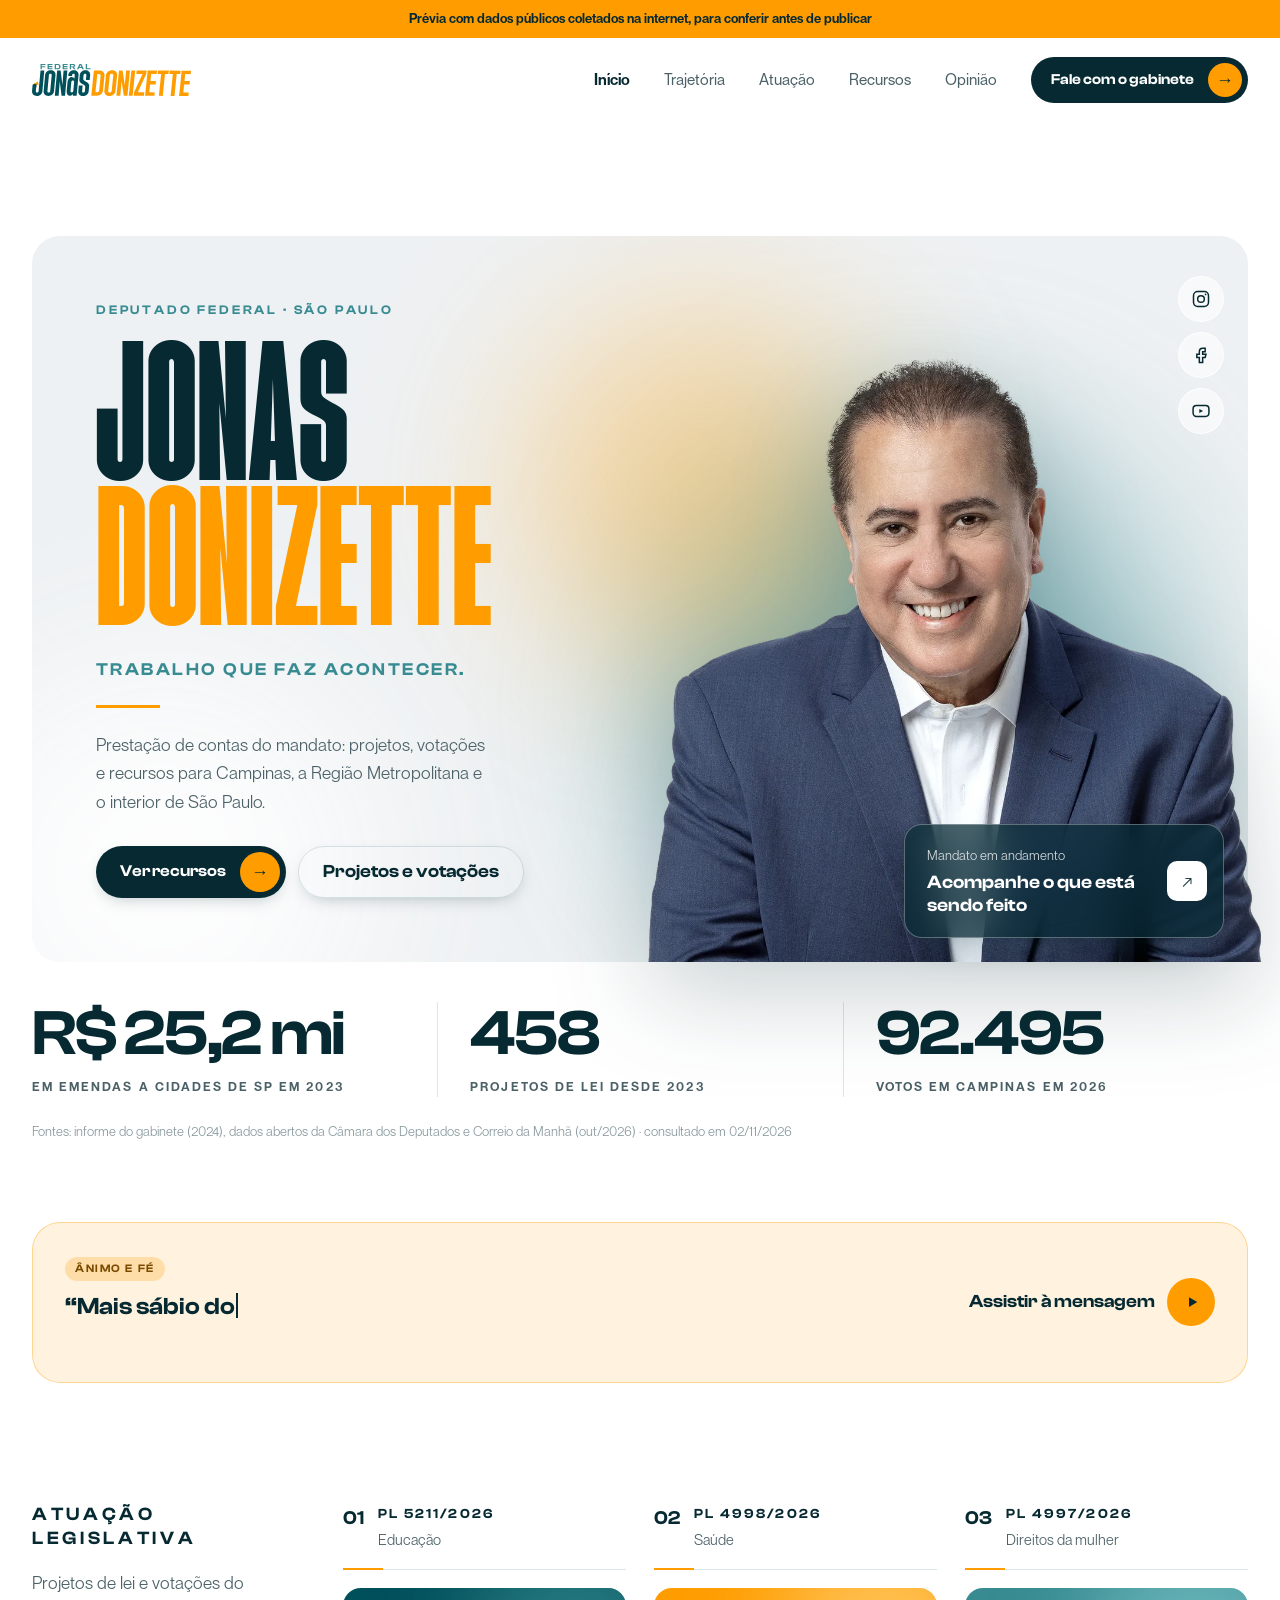
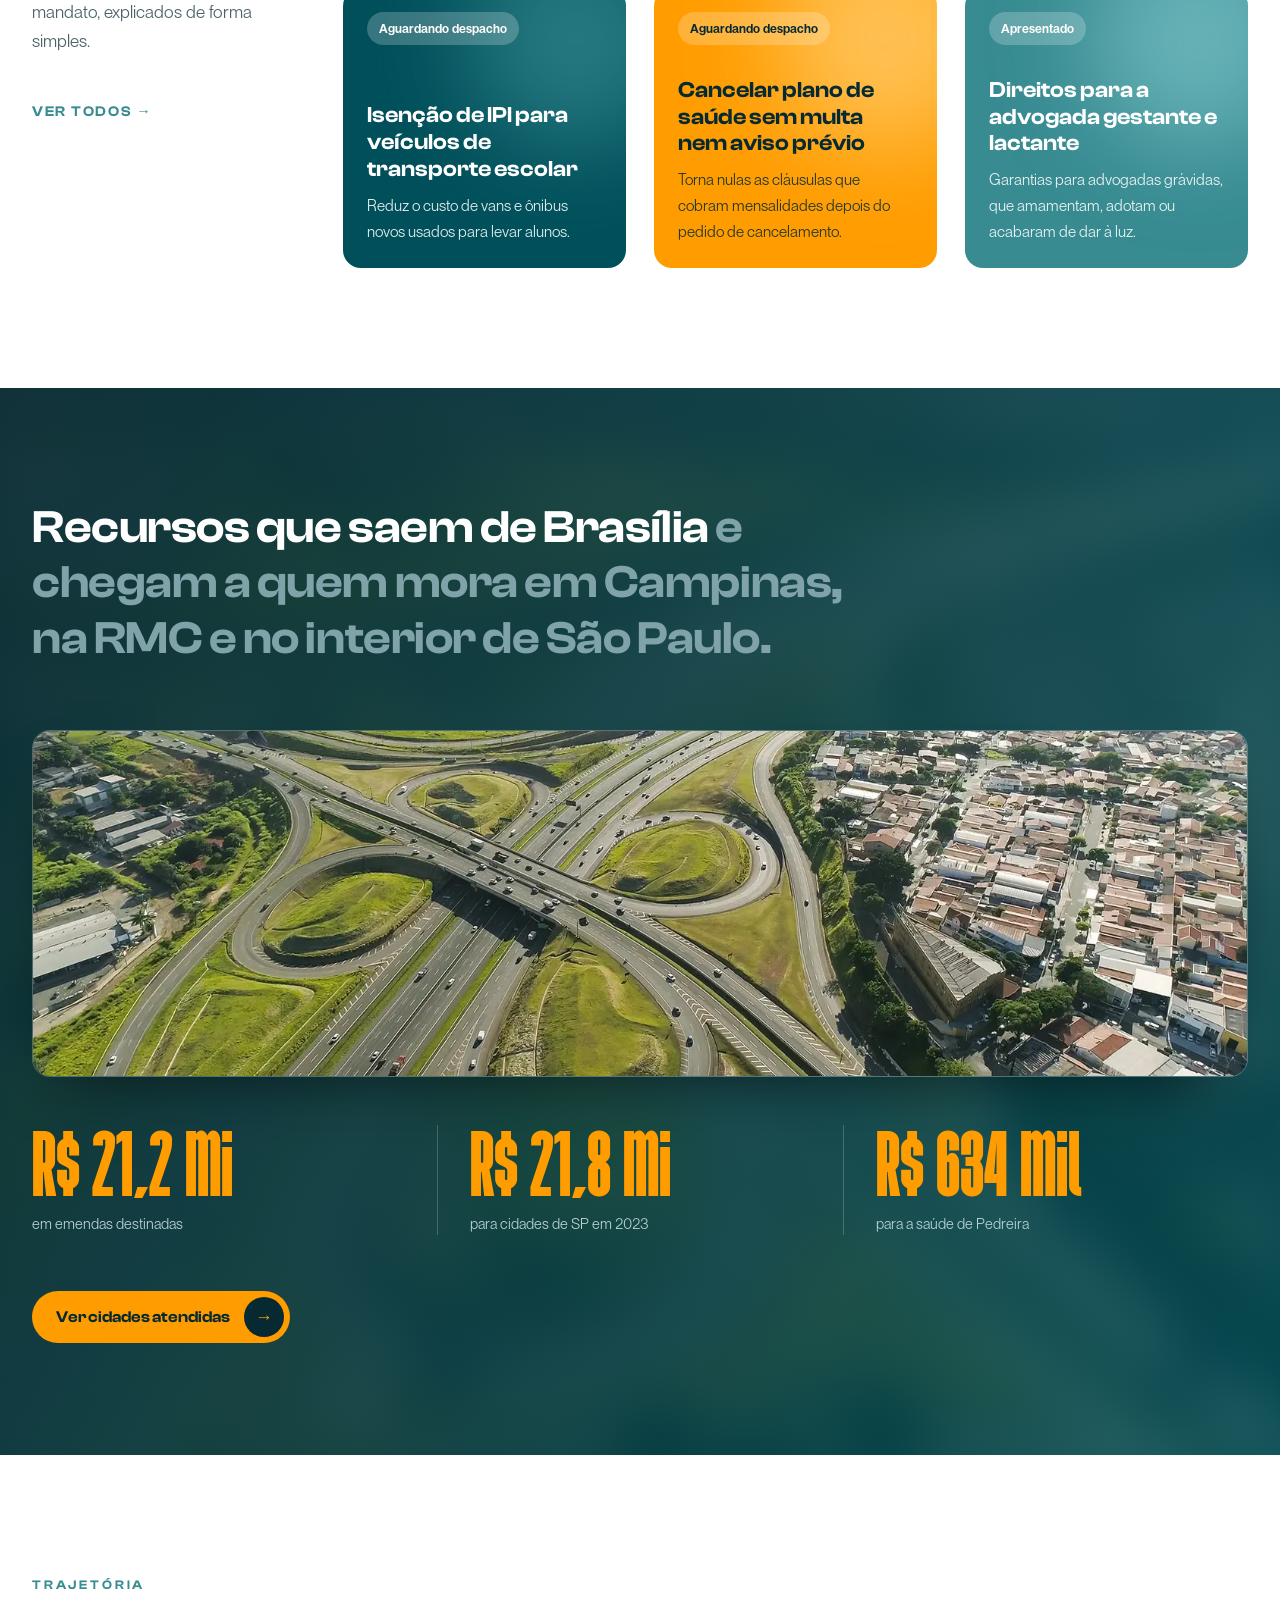
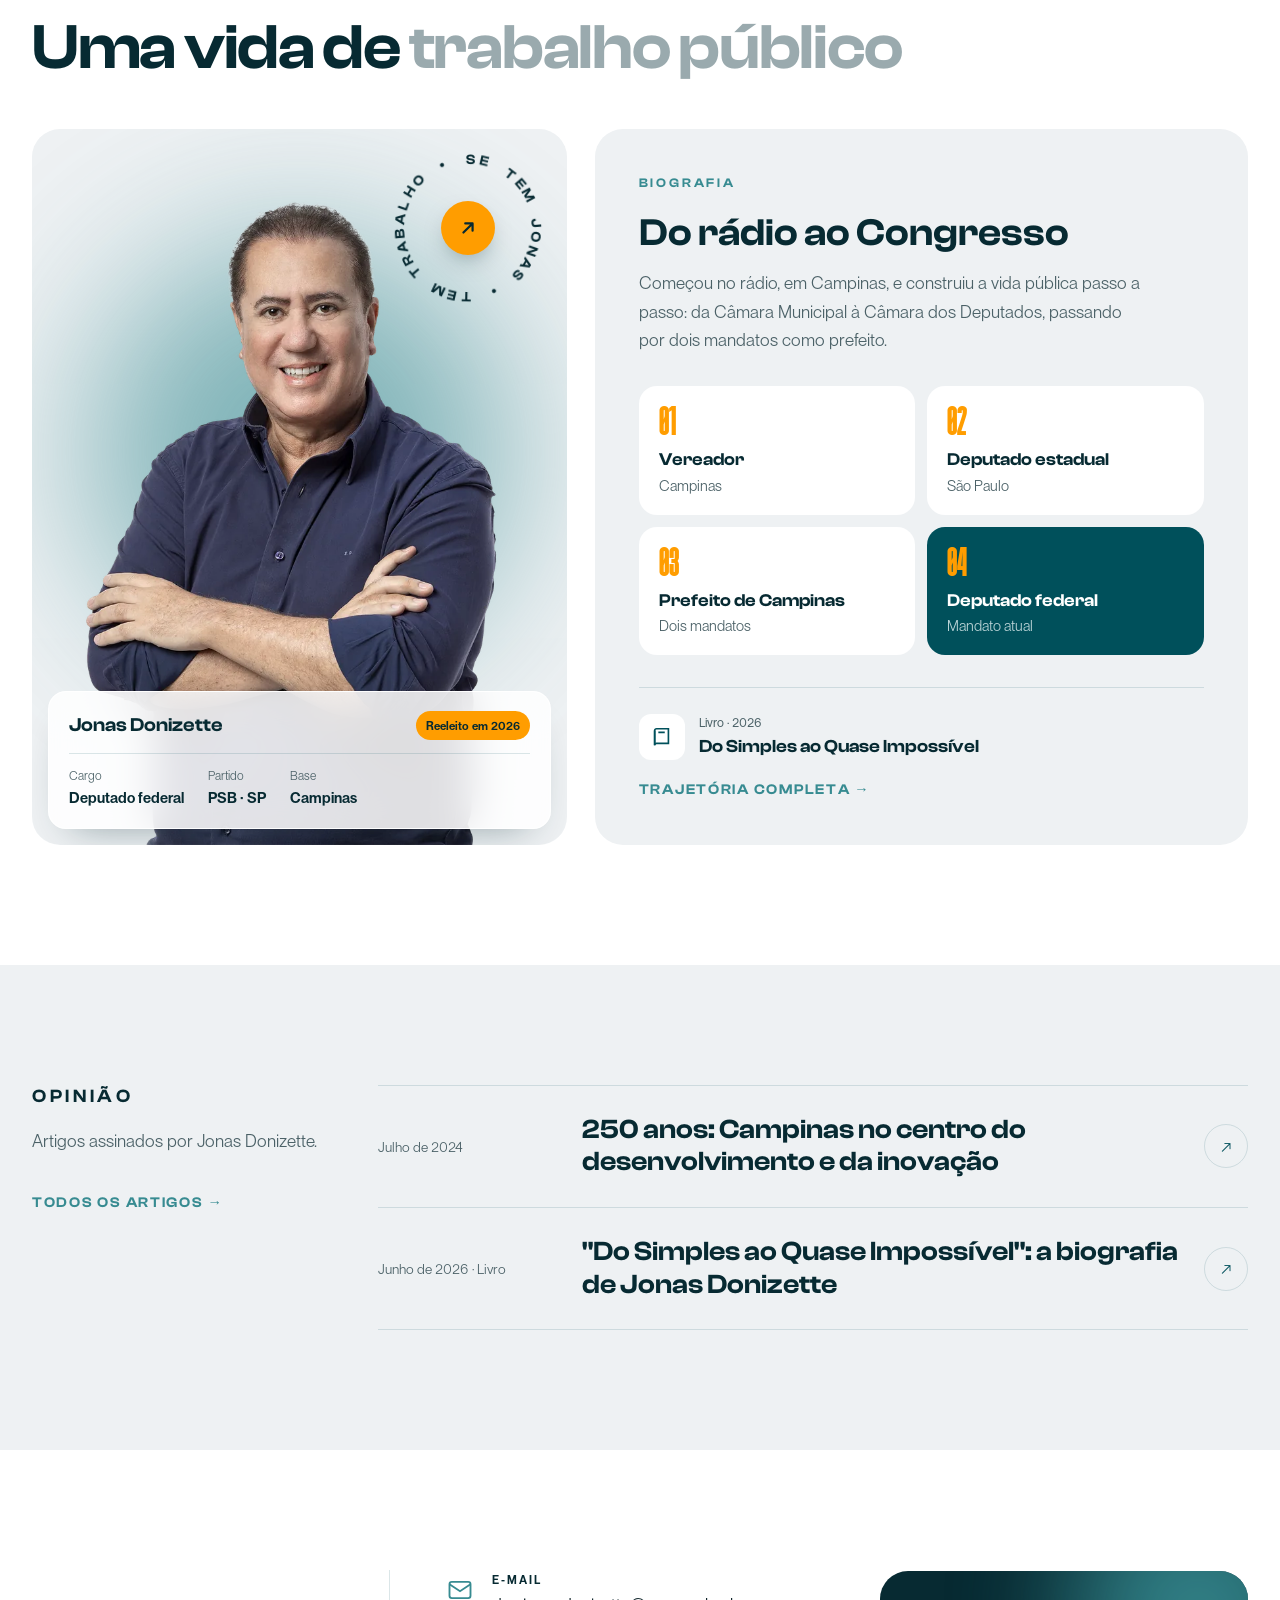
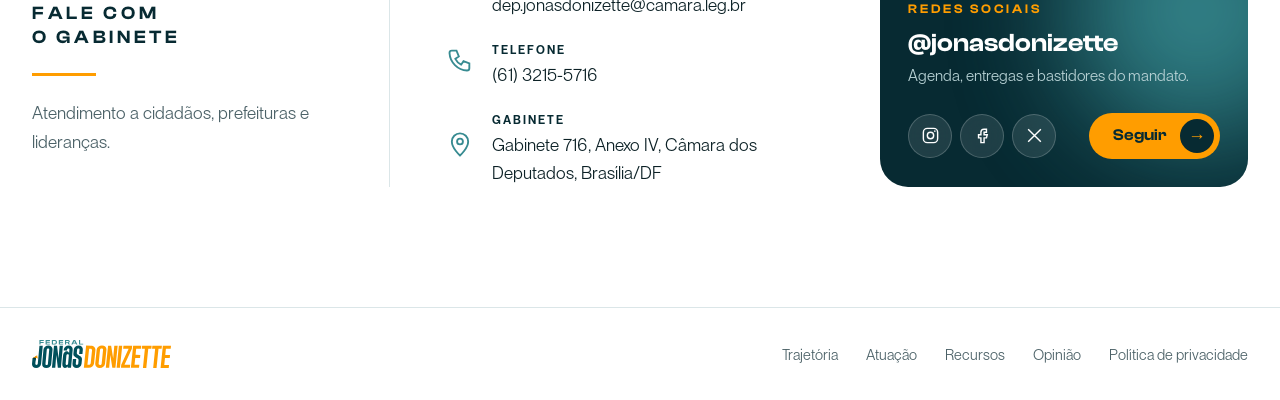
==== commit a17812bf: "Selo circular: troca asteriscos por pontos Co-Authored-By: Claude Opus 5.5 <noreply@anthropic.com>" ====
--- a/index.html
+++ b/index.html
@@ -150,7 +150,7 @@
         <h2 class="titulo">Uma vida de <em>trabalho público</em></h2>
         <div class="traj">
           <div class="traj-foto">
-            <div class="selo" data-circular="SE TEM JONAS ✱ TEM TRABALHO ✱ " role="img" aria-label="Se tem Jonas, tem trabalho">
+            <div class="selo" data-circular="SE TEM JONAS • TEM TRABALHO • " role="img" aria-label="Se tem Jonas, tem trabalho">
               <div class="selo-tilt">
                 <div class="selo-anel" aria-hidden="true"></div>
                 <span class="selo-centro" aria-hidden="true"><svg viewBox="0 0 24 24"><path d="M7 17 17 7M9 7h8v8"/></svg></span>
@@ -250,6 +250,6 @@
     </div>
   </footer>
 
-  <script src="main.js?v=6"></script>
+  <script src="main.js?v=7"></script>
 </body>
 </html>
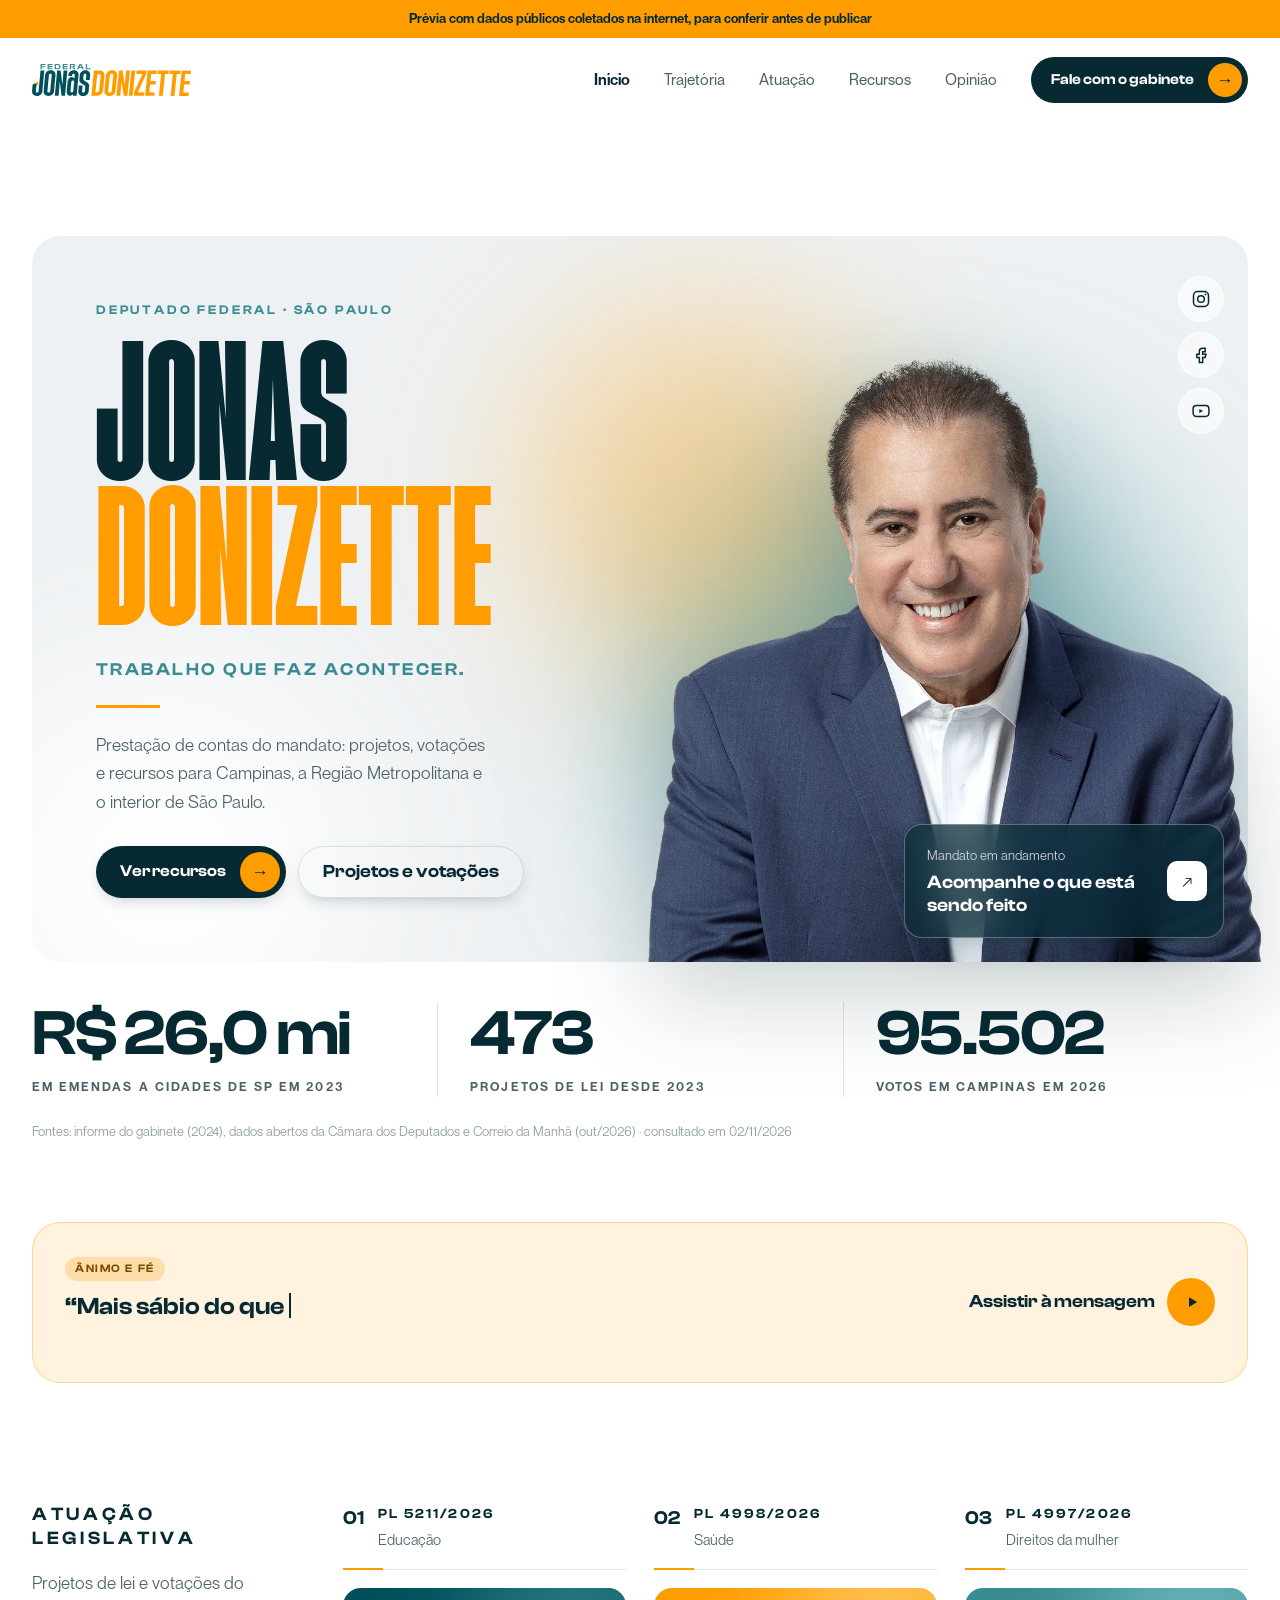
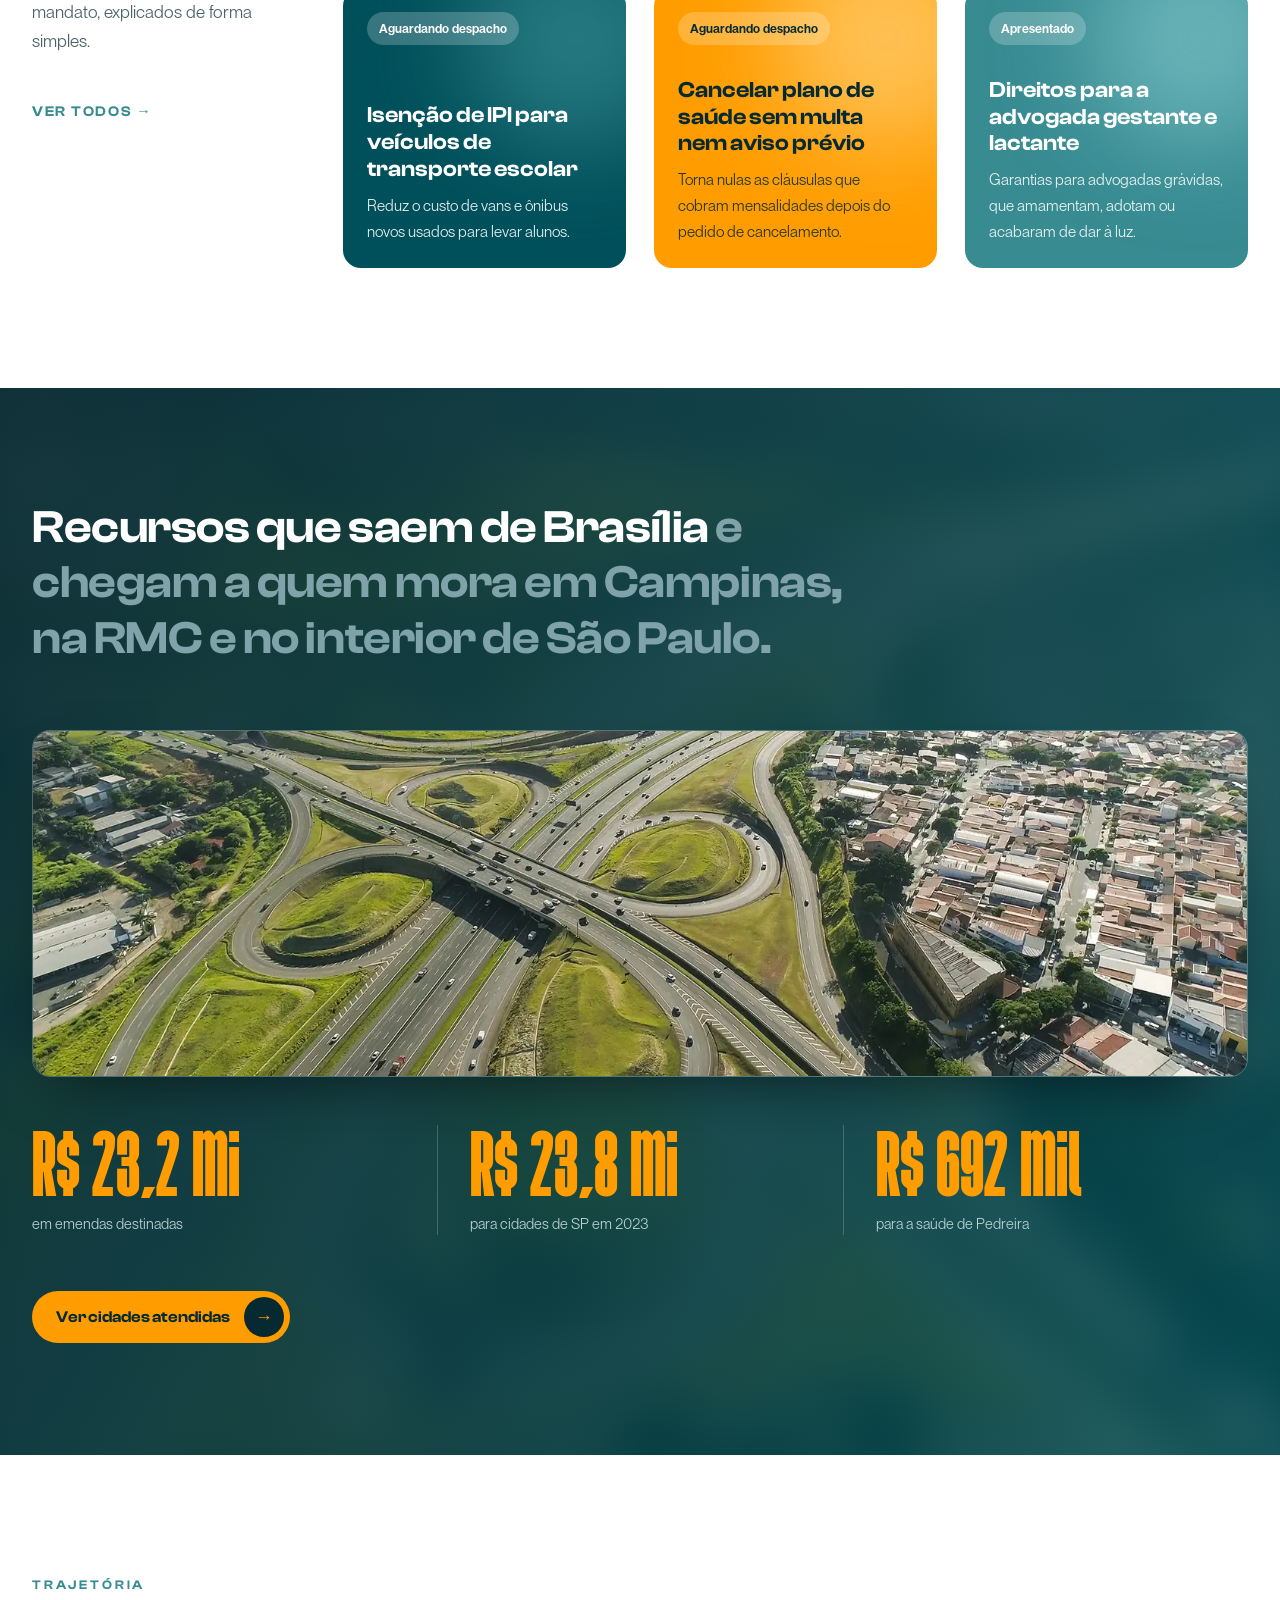
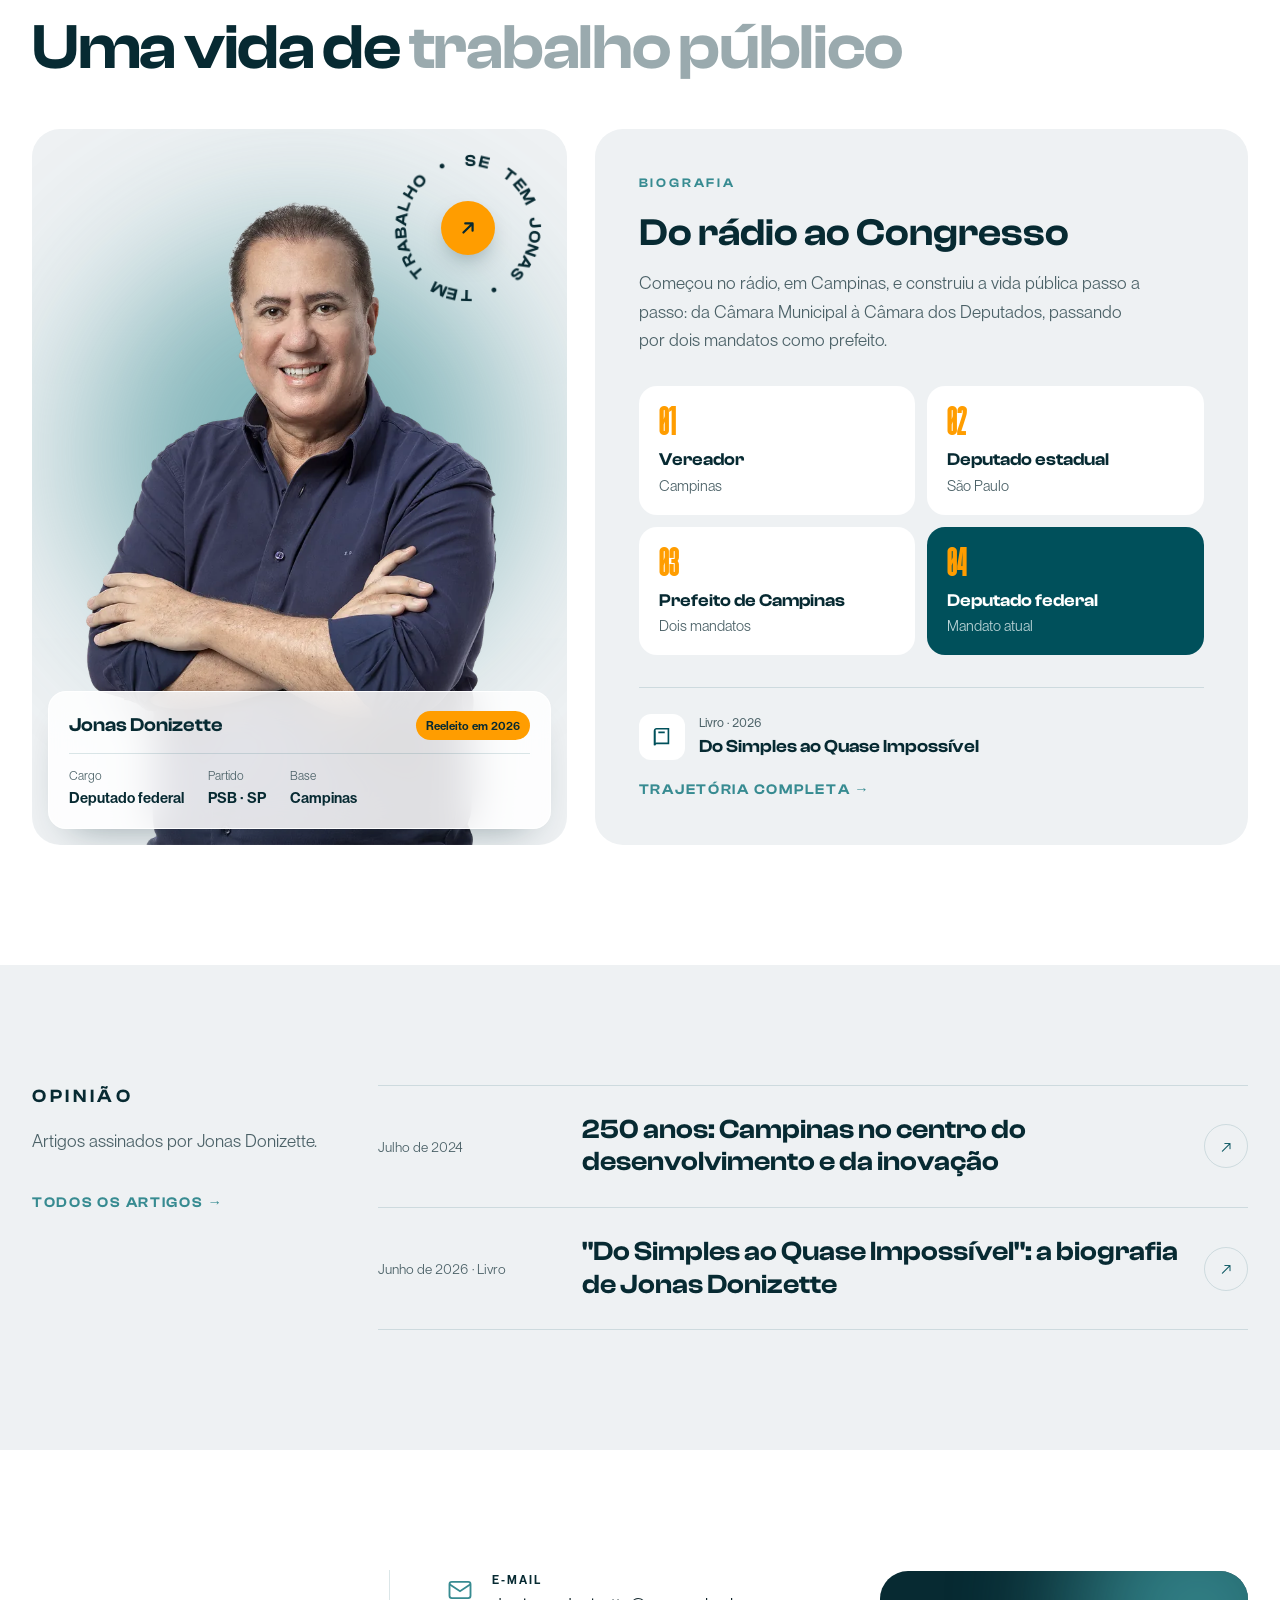
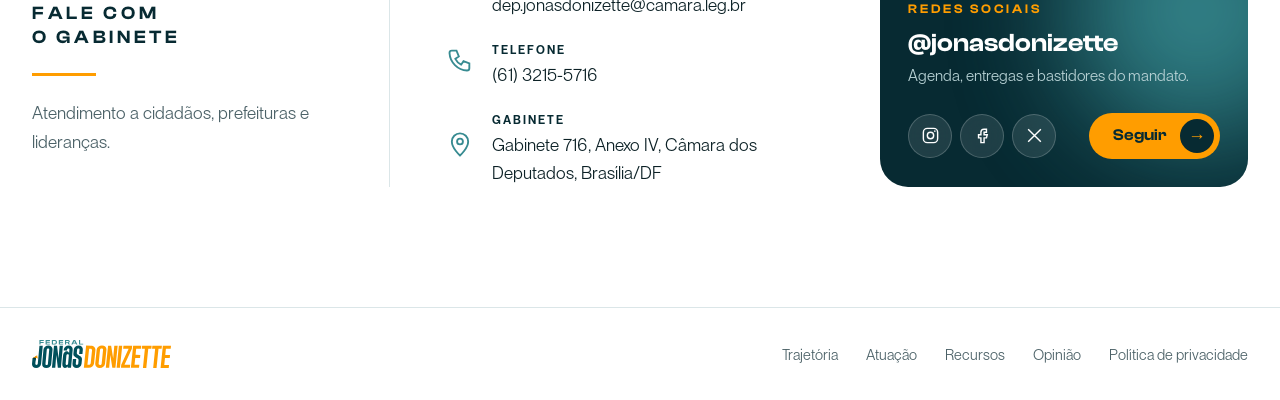
==== commit a78143e4: "Selo circular: letras um pouco maiores e mais próximas Co-Authored-By: Claude Opus 5.5 <noreply@anth" ====
--- a/index.html
+++ b/index.html
@@ -7,7 +7,7 @@
   <meta name="description" content="Site oficial do mandato de Jonas Donizette, deputado federal por São Paulo: projetos, votações, recursos para as cidades e artigos.">
   <link rel="preload" href="assets/fonts/agharti-ultracond-black.ttf" as="font" type="font/ttf" crossorigin>
   <link rel="preload" href="assets/img/jonas-hero.webp" as="image">
-  <link rel="stylesheet" href="styles.css?v=11">
+  <link rel="stylesheet" href="styles.css?v=12">
 </head>
 <body>
   <a class="skip" href="#conteudo">Pular para o conteúdo</a>
@@ -250,6 +250,6 @@
     </div>
   </footer>
 
-  <script src="main.js?v=7"></script>
+  <script src="main.js?v=10"></script>
 </body>
 </html>
--- a/styles.css
+++ b/styles.css
@@ -376,12 +376,12 @@
 .selo { position: absolute; z-index: 4; top: 24px; right: 24px; width: 150px; height: 150px; perspective: 400px; color: var(--petroleo-escuro); cursor: default; }
 .selo-tilt { position: absolute; inset: 0; transform-style: preserve-3d; transform: rotateX(var(--srx, 0deg)) rotateY(var(--sry, 0deg)); transition: transform .5s var(--suave); }
 .selo-anel { position: absolute; inset: 0; }
-.selo-letra { position: absolute; inset: 0; text-align: center; font-family: var(--f-titulo); font-weight: 600; font-size: 14px; line-height: 1; white-space: pre; }
+.selo-letra { position: absolute; inset: 0; text-align: center; font-family: var(--f-titulo); font-weight: 600; font-size: 16.5px; line-height: 1; white-space: pre; }
 .selo-centro { position: absolute; inset: 50% auto auto 50%; width: 54px; height: 54px; margin: -27px 0 0 -27px; display: grid; place-items: center; border-radius: 50%; background: var(--laranja); box-shadow: 0 10px 24px -10px rgba(7,42,50,.5); }
 .selo-centro svg { width: 22px; height: 22px; fill: none; stroke: var(--petroleo-escuro); stroke-width: 2.4; stroke-linecap: round; stroke-linejoin: round; }
 @media (max-width: 560px) {
   .selo { width: 112px; height: 112px; top: 16px; right: 16px; }
-  .selo-letra { font-size: 11px; }
+  .selo-letra { font-size: 13px; }
   .selo-centro { width: 42px; height: 42px; margin: -21px 0 0 -21px; }
   .selo-centro svg { width: 18px; height: 18px; }
 }
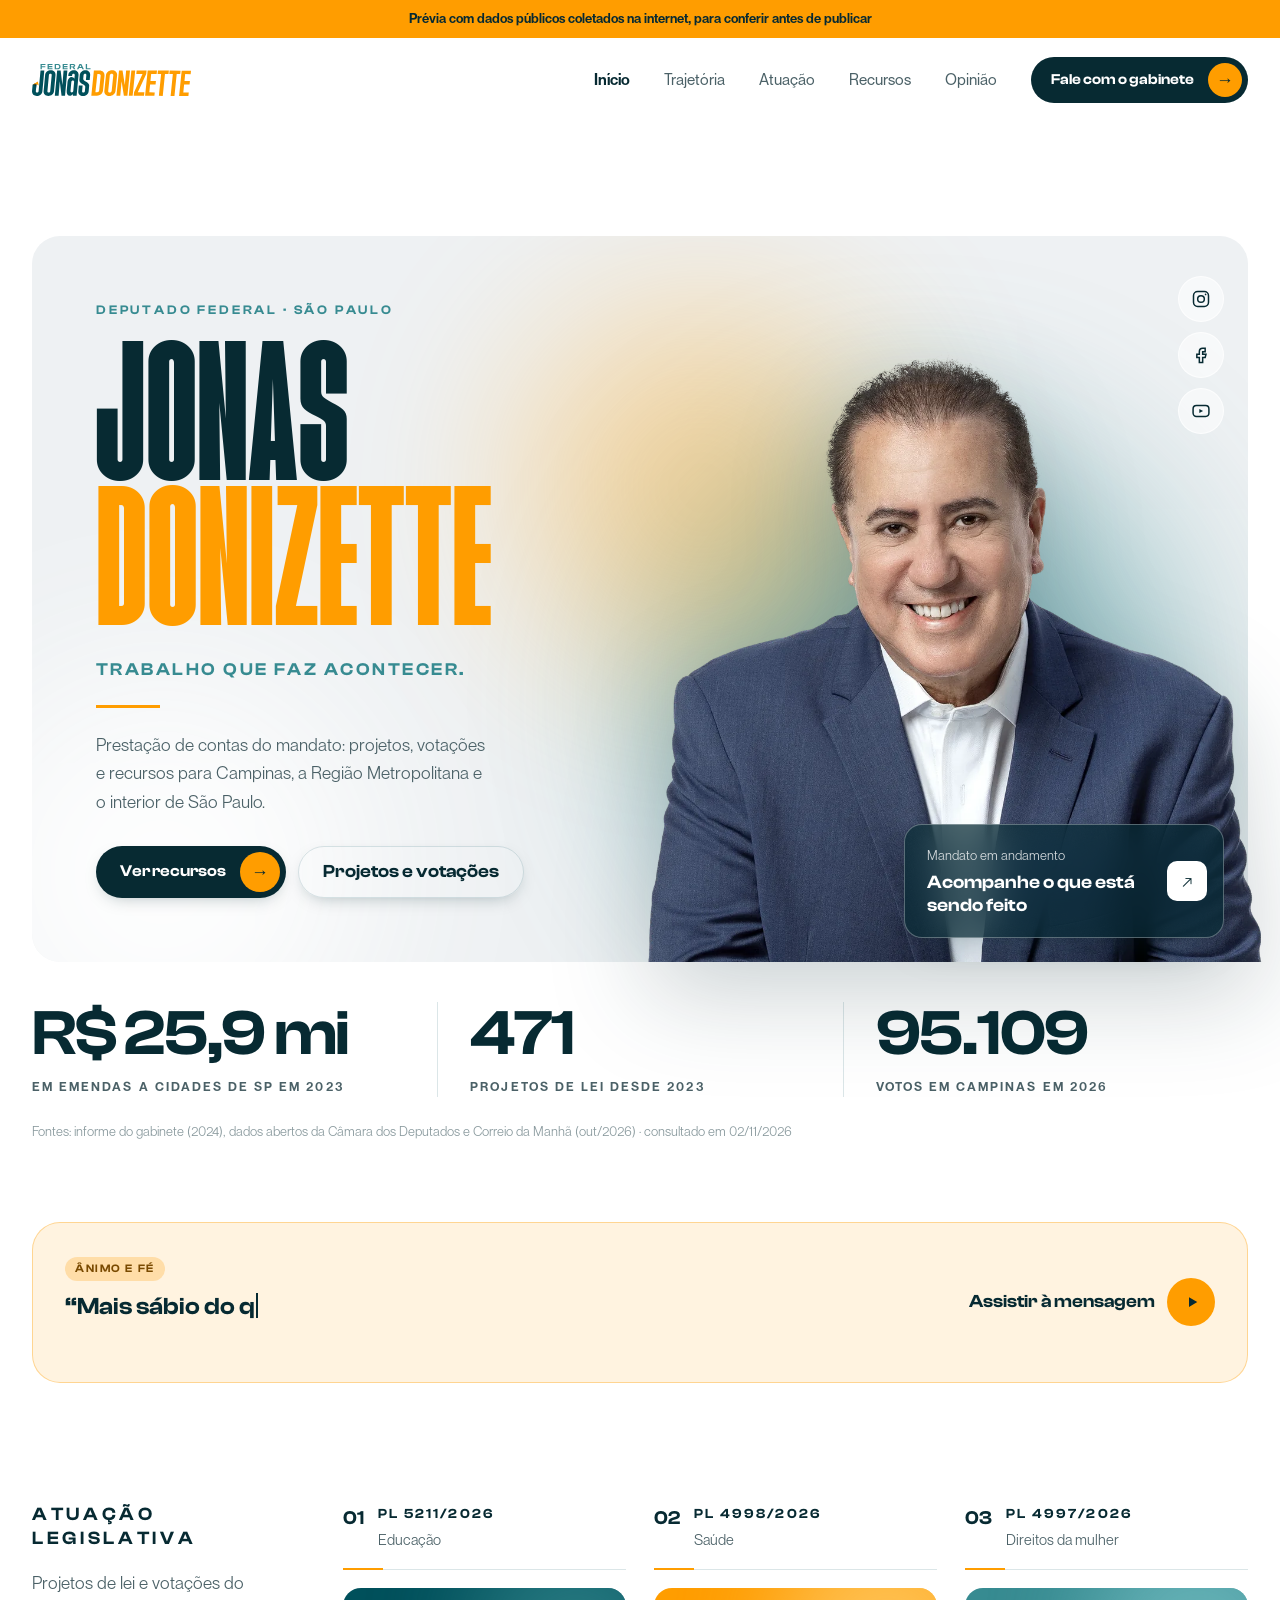
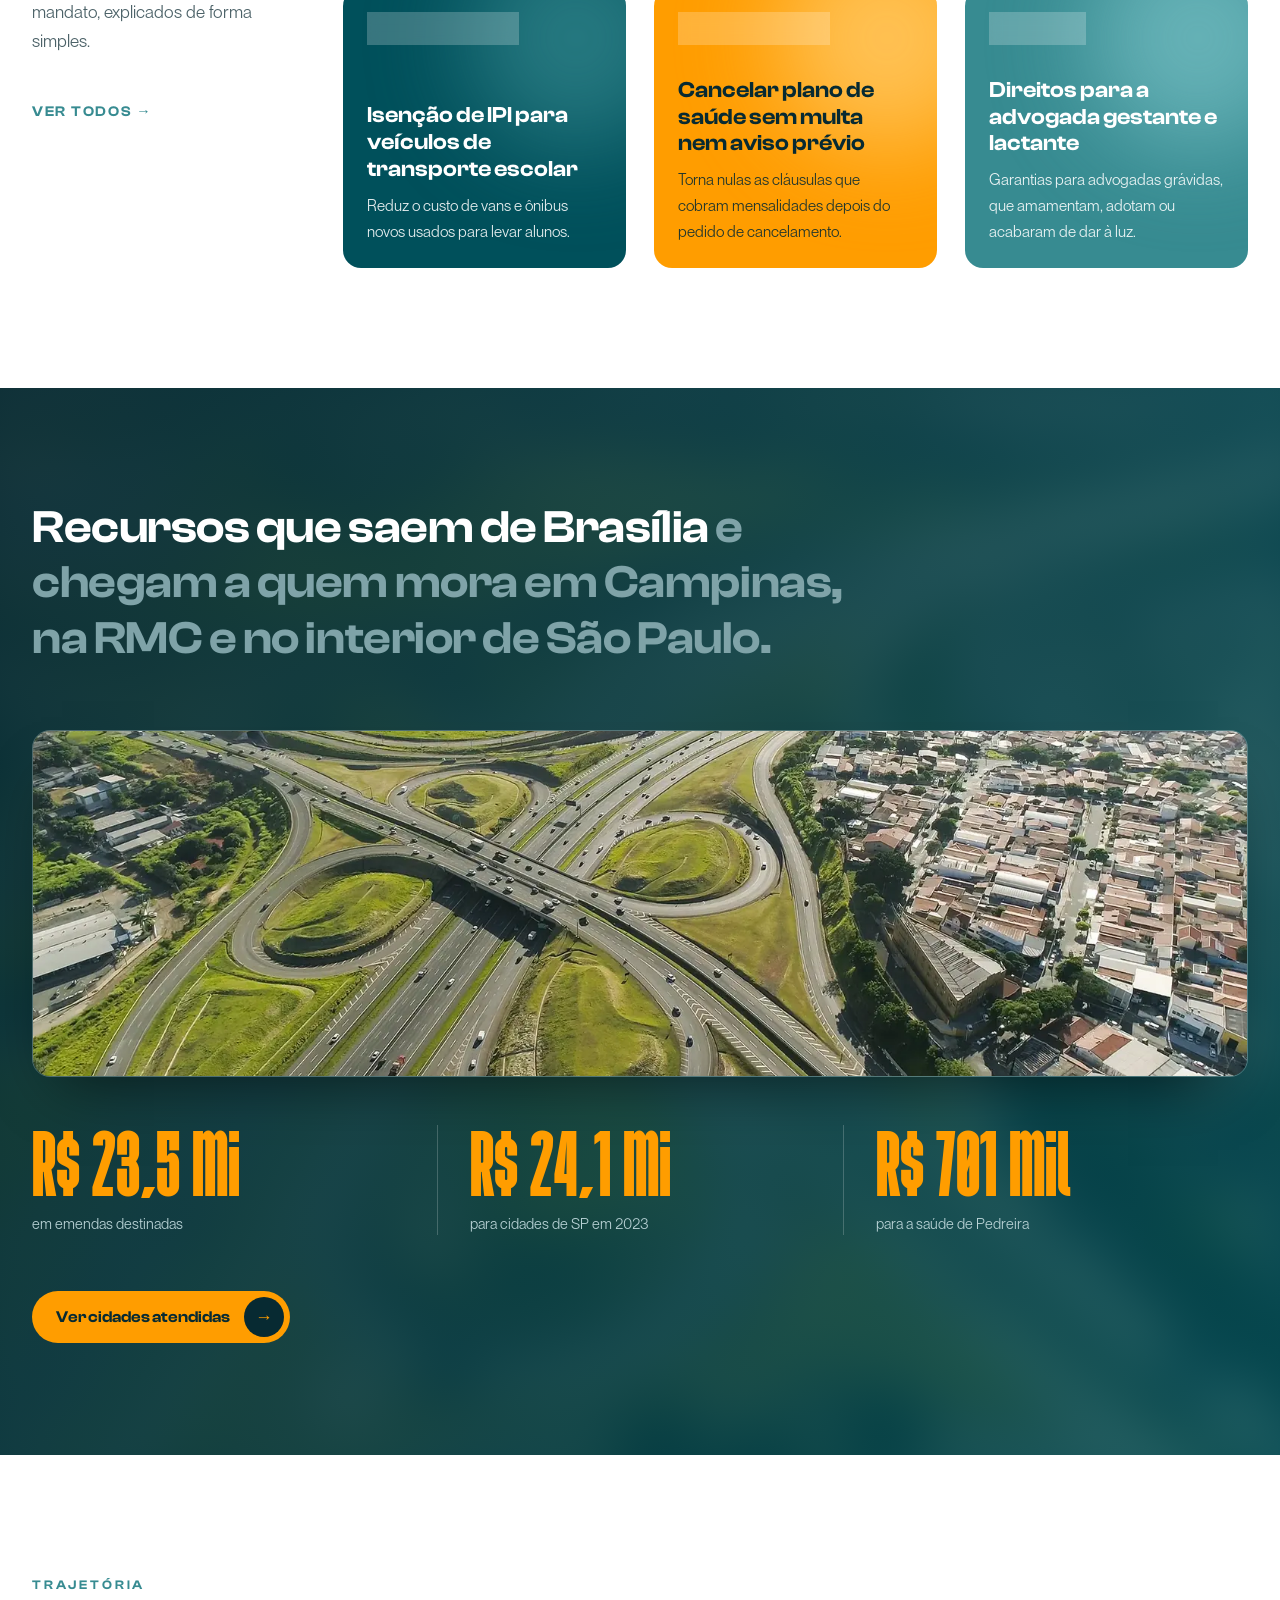
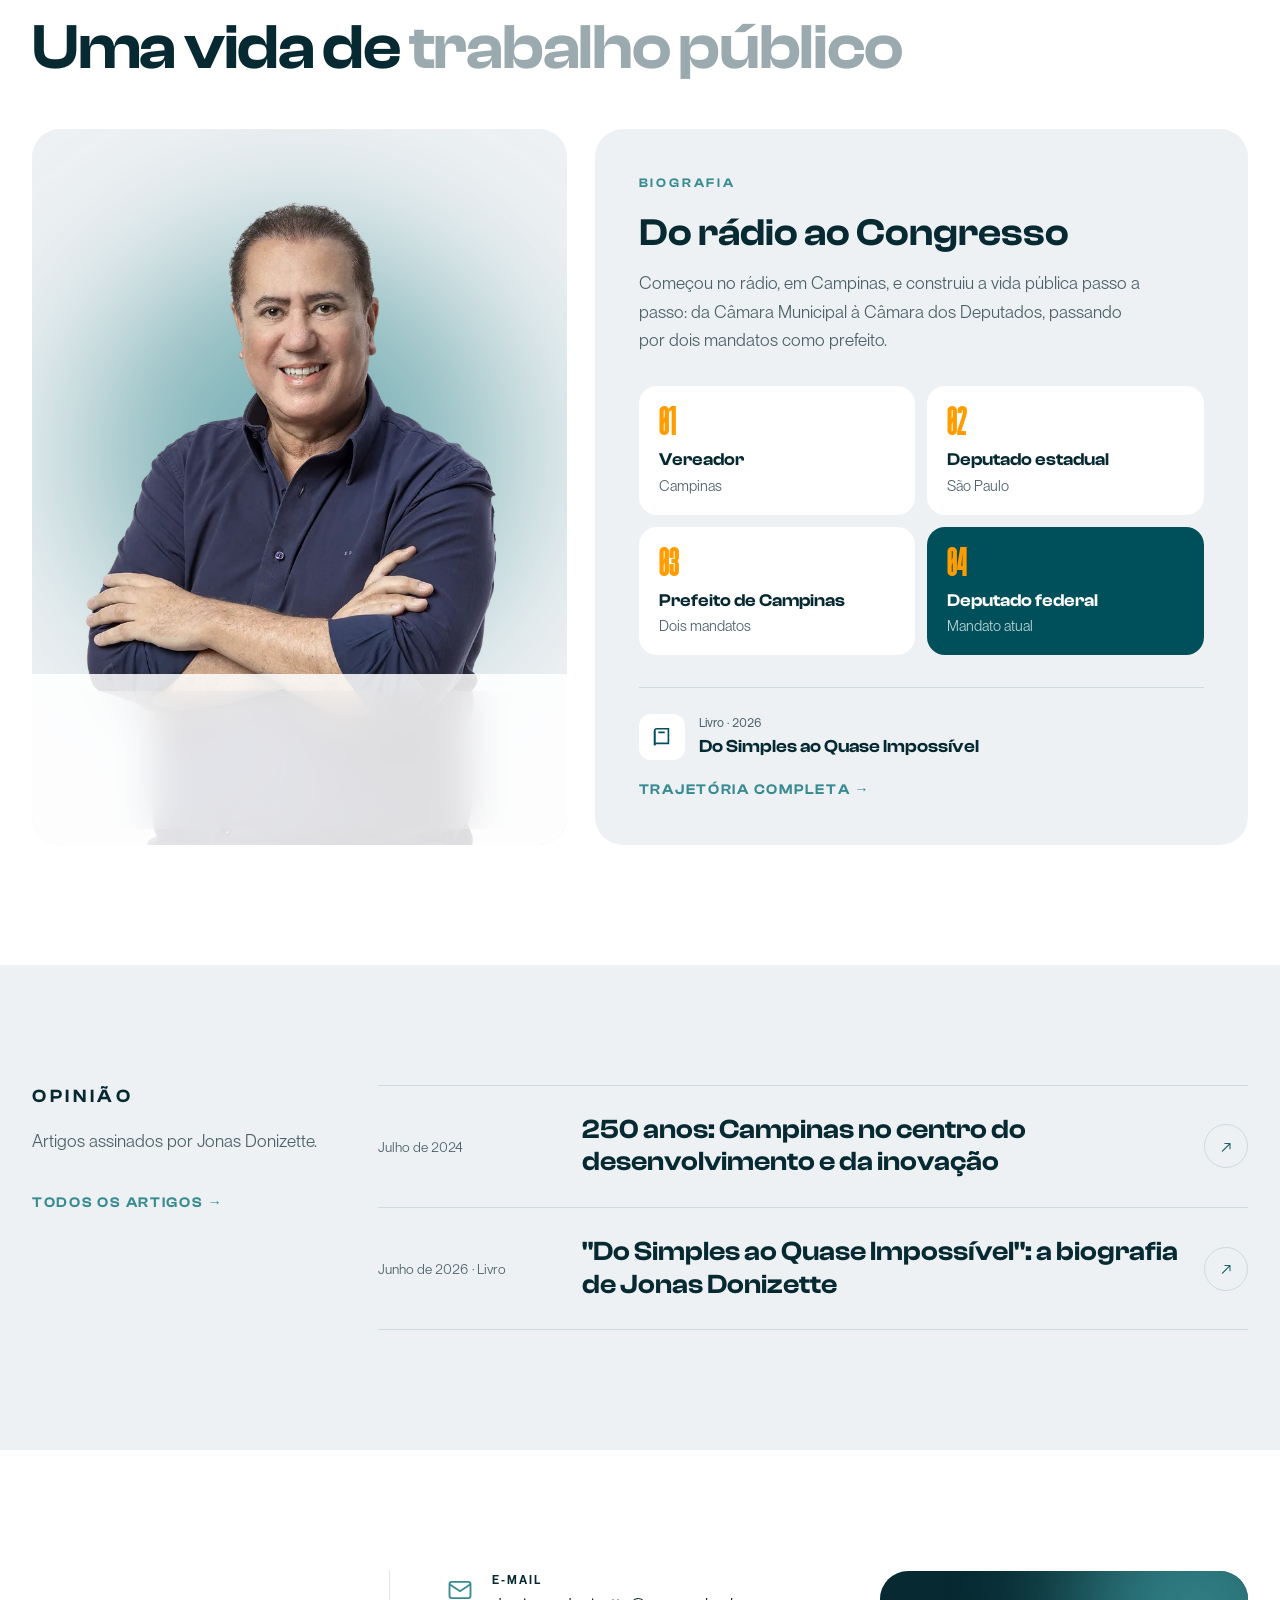
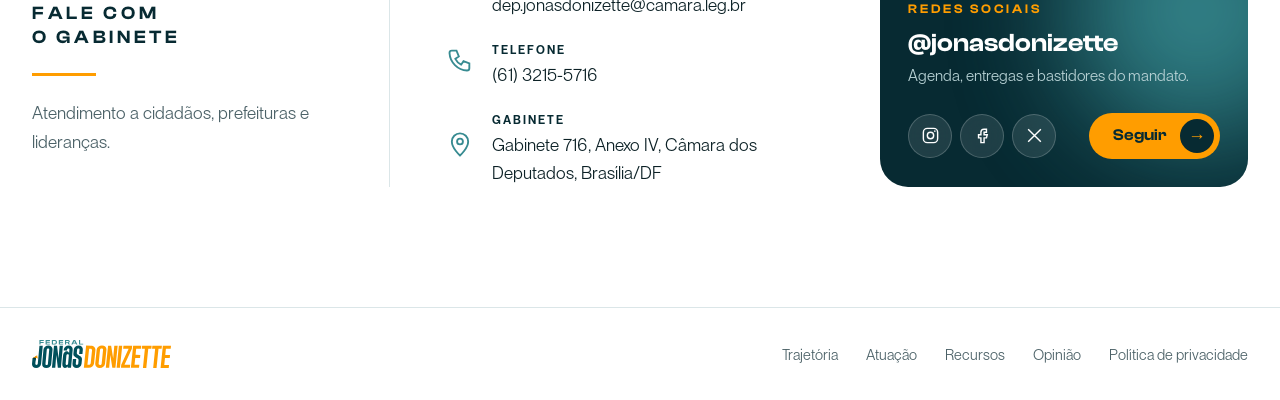
==== commit f4849262: "Página de Opinião com dois textos: artigo dos 250 anos e a biografia Co-Authored-By: Claude Opus 5.5" ====
--- a/index.html
+++ b/index.html
@@ -7,7 +7,7 @@
   <meta name="description" content="Site oficial do mandato de Jonas Donizette, deputado federal por São Paulo: projetos, votações, recursos para as cidades e artigos.">
   <link rel="preload" href="assets/fonts/agharti-ultracond-black.ttf" as="font" type="font/ttf" crossorigin>
   <link rel="preload" href="assets/img/jonas-hero.webp" as="image">
-  <link rel="stylesheet" href="styles.css?v=12">
+  <link rel="stylesheet" href="styles.css?v=13">
 </head>
 <body>
   <a class="skip" href="#conteudo">Pular para o conteúdo</a>
@@ -27,7 +27,7 @@
         <a href="#trajetoria">Trajetória</a>
         <a href="#atuacao">Atuação</a>
         <a href="#recursos">Recursos</a>
-        <a href="#opiniao">Opinião</a>
+        <a href="opiniao/index.html">Opinião</a>
         <a href="#contato" class="pill-seta">Fale com o gabinete <span class="pill-ic" aria-hidden="true">→</span></a>
       </nav>
     </div>
@@ -180,7 +180,7 @@
               <li class="etapa-atual"><span class="etapa-n">04</span><strong>Deputado federal</strong><span>Mandato atual</span></li>
             </ol>
             <div class="traj-rodape">
-              <a class="livro" href="https://www.correiodamanha.com.br/nacional/sao-paulo/campinas/2026/06/amp/296978-deputado-e-ex-prefeito-de-campinas-jonas-donizette-lanca-biografia.html">
+              <a class="livro" href="opiniao/do-simples-ao-quase-impossivel.html">
                 <span class="livro-ic" aria-hidden="true"><svg viewBox="0 0 24 24"><path d="M4 5a2 2 0 0 1 2-2h13v16H6a2 2 0 0 0-2 2z"/><path d="M4 21V5M8 7h7"/></svg></span>
                 <span><small>Livro · 2026</small>Do Simples ao Quase Impossível</span>
               </a>
@@ -197,11 +197,11 @@
         <div>
           <h2 class="titulo-caps">Opinião</h2>
           <p>Artigos assinados por Jonas Donizette.</p>
-          <a href="#" class="link-seta">Todos os artigos <span aria-hidden="true">→</span></a>
+          <a href="opiniao/index.html" class="link-seta">Todos os artigos <span aria-hidden="true">→</span></a>
         </div>
         <ul class="artigos">
-          <li class="reveal"><a href="#"><span class="artigo-data">Julho de 2024</span><strong>250 anos: Campinas no centro do desenvolvimento e da inovação</strong><span class="artigo-ic" aria-hidden="true">↗</span></a></li>
-          <li class="reveal"><a href="https://www.correiodamanha.com.br/nacional/sao-paulo/campinas/2026/06/amp/296978-deputado-e-ex-prefeito-de-campinas-jonas-donizette-lanca-biografia.html"><span class="artigo-data">Junho de 2026 · Livro</span><strong>"Do Simples ao Quase Impossível": a biografia de Jonas Donizette</strong><span class="artigo-ic" aria-hidden="true">↗</span></a></li>
+          <li class="reveal"><a href="opiniao/250-anos-campinas.html"><span class="artigo-data">Julho de 2024</span><strong>250 anos: Campinas no centro do desenvolvimento e da inovação</strong><span class="artigo-ic" aria-hidden="true">↗</span></a></li>
+          <li class="reveal"><a href="opiniao/do-simples-ao-quase-impossivel.html"><span class="artigo-data">Junho de 2026 · Livro</span><strong>"Do Simples ao Quase Impossível": a biografia de Jonas Donizette</strong><span class="artigo-ic" aria-hidden="true">↗</span></a></li>
         </ul>
       </div>
     </section>
@@ -250,6 +250,6 @@
     </div>
   </footer>
 
-  <script src="main.js?v=10"></script>
+  <script src="main.js?v=13"></script>
 </body>
 </html>
--- a/styles.css
+++ b/styles.css
@@ -366,6 +366,59 @@
   .pill-linha { justify-content: center !important; }
 }
 
+/* ===== Páginas de Opinião ===== */
+.pagina-cab { padding: 72px 0 8px; }
+.pagina-cab .titulo { margin-bottom: 16px; }
+.pagina-lede { color: var(--tinta-suave); max-width: 52ch; margin: 0; }
+.secao-topo-0 { padding-top: 48px; }
+.chip-tag { display: inline-block; padding: 4px 12px; border-radius: 999px; background: rgba(55,139,145,.14); color: var(--petroleo); font-family: var(--f-titulo); font-weight: 600; font-size: .75rem; letter-spacing: .12em; text-transform: uppercase; }
+
+.grade-artigos { display: grid; grid-template-columns: repeat(2, 1fr); gap: 28px; }
+.card-artigo { display: flex; flex-direction: column; text-decoration: none; color: inherit; background: var(--cinza); border-radius: var(--r-grande); overflow: hidden; transition: transform .6s var(--suave), box-shadow .6s var(--suave); }
+.card-artigo-capa { display: block; aspect-ratio: 4 / 3; overflow: hidden; }
+.card-artigo-capa img { width: 100%; height: 100%; object-fit: cover; transition: transform .8s var(--suave); }
+.card-artigo-txt { display: flex; flex-direction: column; gap: 12px; padding: 28px; }
+.card-artigo-topo { display: flex; align-items: center; justify-content: space-between; gap: 12px; }
+.card-artigo-topo small, .card-artigo-txt small { color: var(--tinta-suave); font-size: .9rem; }
+.card-artigo strong { font-family: var(--f-titulo); font-weight: 600; font-size: clamp(1.35rem, 2.4vw, 1.8rem); line-height: 1.2; color: var(--petroleo-escuro); }
+.card-artigo-resumo { color: var(--tinta-suave); }
+@media (hover: hover) {
+  .card-artigo:hover { transform: translateY(-6px); box-shadow: 0 34px 50px -30px rgba(7,42,50,.45); }
+  .card-artigo:hover .card-artigo-capa img { transform: scale(1.05); }
+}
+
+.artigo { padding: 40px 0 0; }
+.artigo-largura { max-width: 860px; }
+.voltar { display: inline-flex; gap: 8px; font-family: var(--f-titulo); font-weight: 600; color: var(--verde); text-decoration: none; margin-bottom: 24px; }
+.artigo-capa { margin: 0 0 40px; border-radius: var(--r-grande); overflow: hidden; aspect-ratio: 4 / 3; background: var(--cinza); }
+.artigo-capa img { width: 100%; height: 100%; object-fit: cover; }
+.artigo-cab h1 { font-family: var(--f-titulo); font-weight: 600; font-size: clamp(2rem, 4.6vw, 3.4rem); line-height: 1.08; letter-spacing: -.02em; color: var(--petroleo-escuro); margin: 16px 0 14px; }
+.artigo-meta { color: var(--tinta-suave); margin: 0 0 32px; padding-bottom: 28px; border-bottom: 1px solid var(--linha); }
+.artigo-corpo p { font-size: 1.2rem; line-height: 1.75; color: var(--tinta); margin: 0 0 1.3em; max-width: 68ch; }
+.artigo-corpo p:first-child::first-letter { float: left; font-family: var(--f-nome); font-weight: 900; font-size: 4.6em; line-height: .8; margin: .08em .1em 0 0; color: var(--laranja); }
+.artigo-fonte { font-size: .9rem; color: var(--tinta-suave); padding: 18px 20px; border-radius: var(--r); background: var(--cinza); margin: 32px 0; }
+.artigo-fonte a { color: var(--petroleo); font-weight: 700; }
+.partilha { display: flex; align-items: center; gap: 10px; flex-wrap: wrap; padding: 24px 0 8px; border-top: 1px solid var(--linha); }
+.partilha span { font-family: var(--f-titulo); font-weight: 600; font-size: .85rem; letter-spacing: .14em; text-transform: uppercase; margin-right: 6px; }
+.partilha a, .partilha button { display: grid; place-items: center; width: 46px; height: 46px; border-radius: 50%; border: 1.5px solid var(--linha); background: var(--branco); color: var(--petroleo-escuro); cursor: pointer; transition: background .3s, color .3s, border-color .3s; }
+.partilha a:hover, .partilha button:hover { background: var(--laranja); border-color: var(--laranja); }
+.partilha svg { width: 20px; height: 20px; fill: none; stroke: currentColor; stroke-width: 1.8; }
+.partilha .cheio { fill: currentColor; stroke: none; }
+.partilha .copiado { background: var(--petroleo); color: var(--branco); border-color: var(--petroleo); }
+.leia-tambem { padding: 64px 0 104px; }
+.card-artigo-linha { flex-direction: row; }
+.card-artigo-linha .card-artigo-capa { width: 38%; flex: none; }
+.card-artigo-linha .card-artigo-txt { justify-content: center; }
+@media (max-width: 900px) {
+  .grade-artigos { grid-template-columns: 1fr; }
+  .pagina-cab { padding-top: 40px; }
+  .artigo-capa { margin-bottom: 28px; border-radius: var(--r); }
+  .artigo-corpo p { font-size: 1.125rem; }
+  .card-artigo-linha { flex-direction: column; }
+  .card-artigo-linha .card-artigo-capa { width: 100%; }
+  .card-artigo-txt { padding: 22px; }
+}
+
 /* ===== Efeitos ===== */
 /* 1. máquina de escrever: o texto ainda não escrito fica invisível, mas ocupa o espaço (nada pula) */
 .escr-resto { visibility: hidden; }
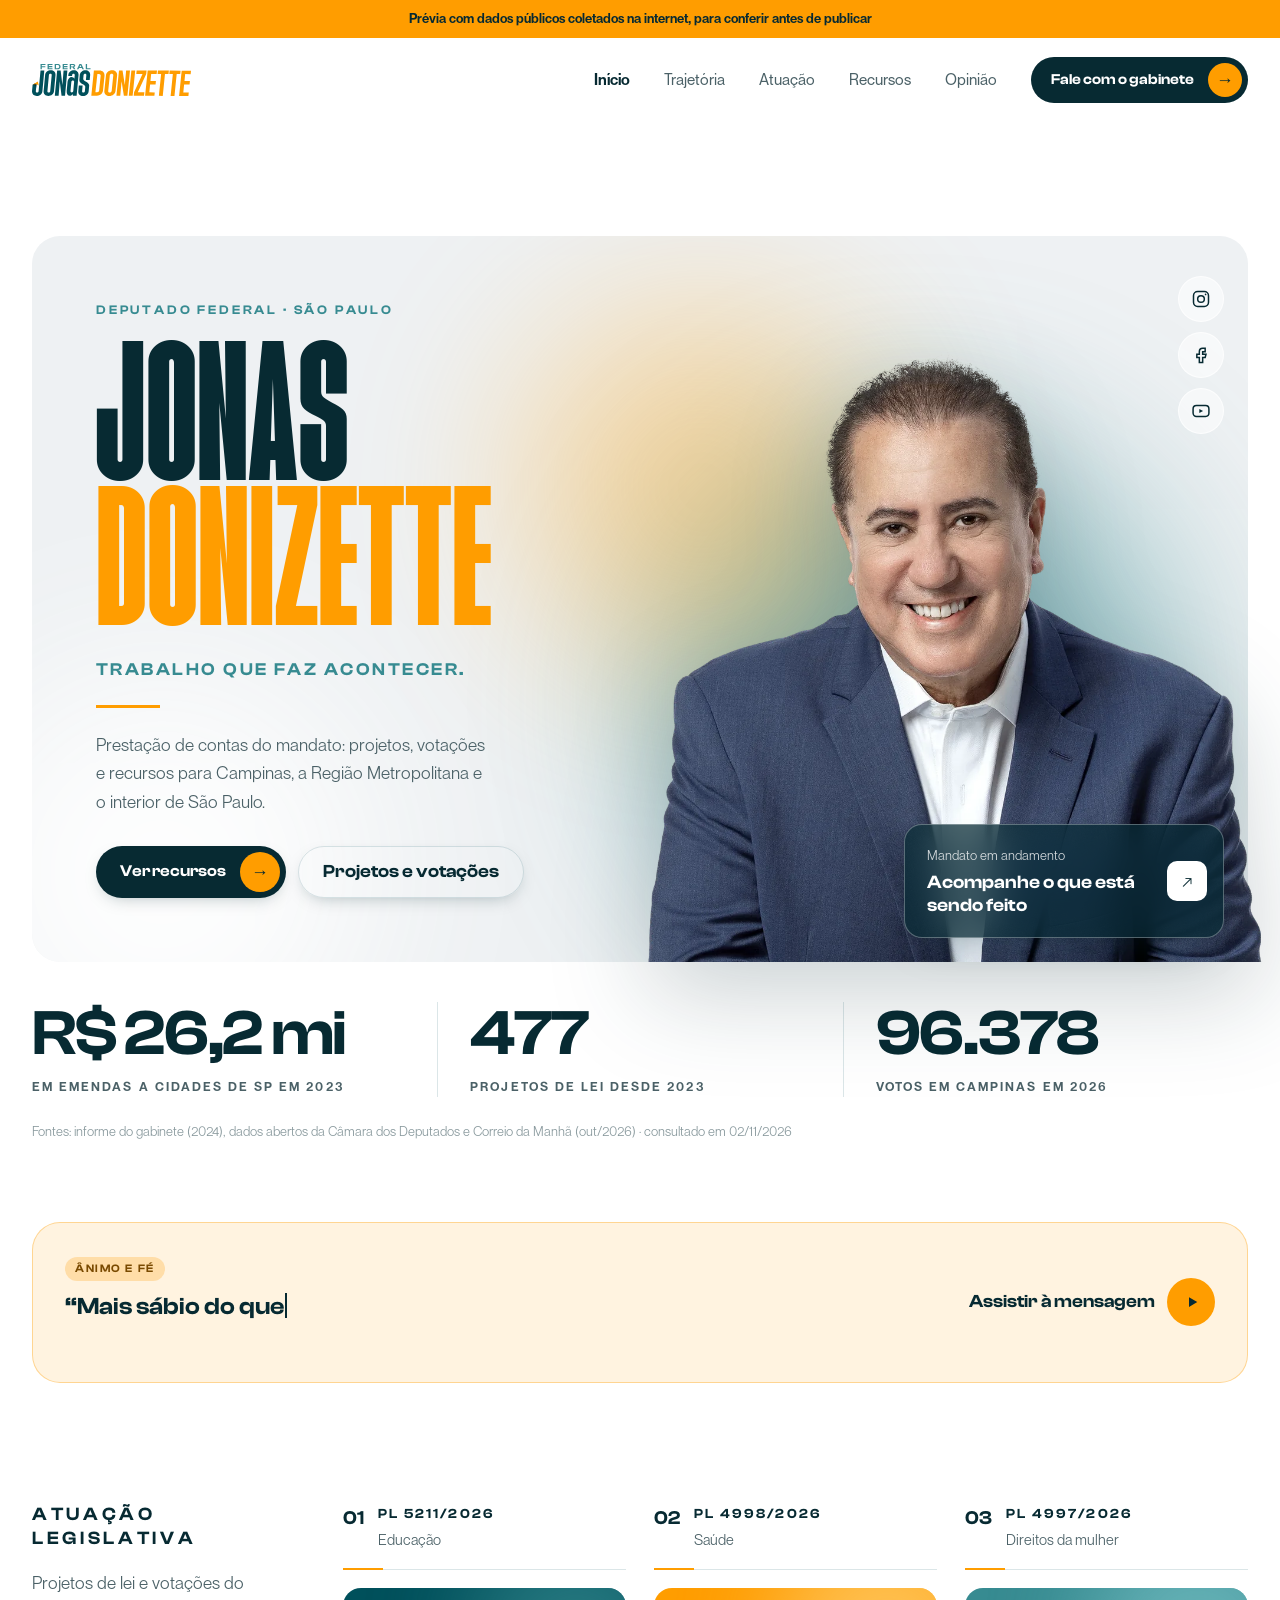
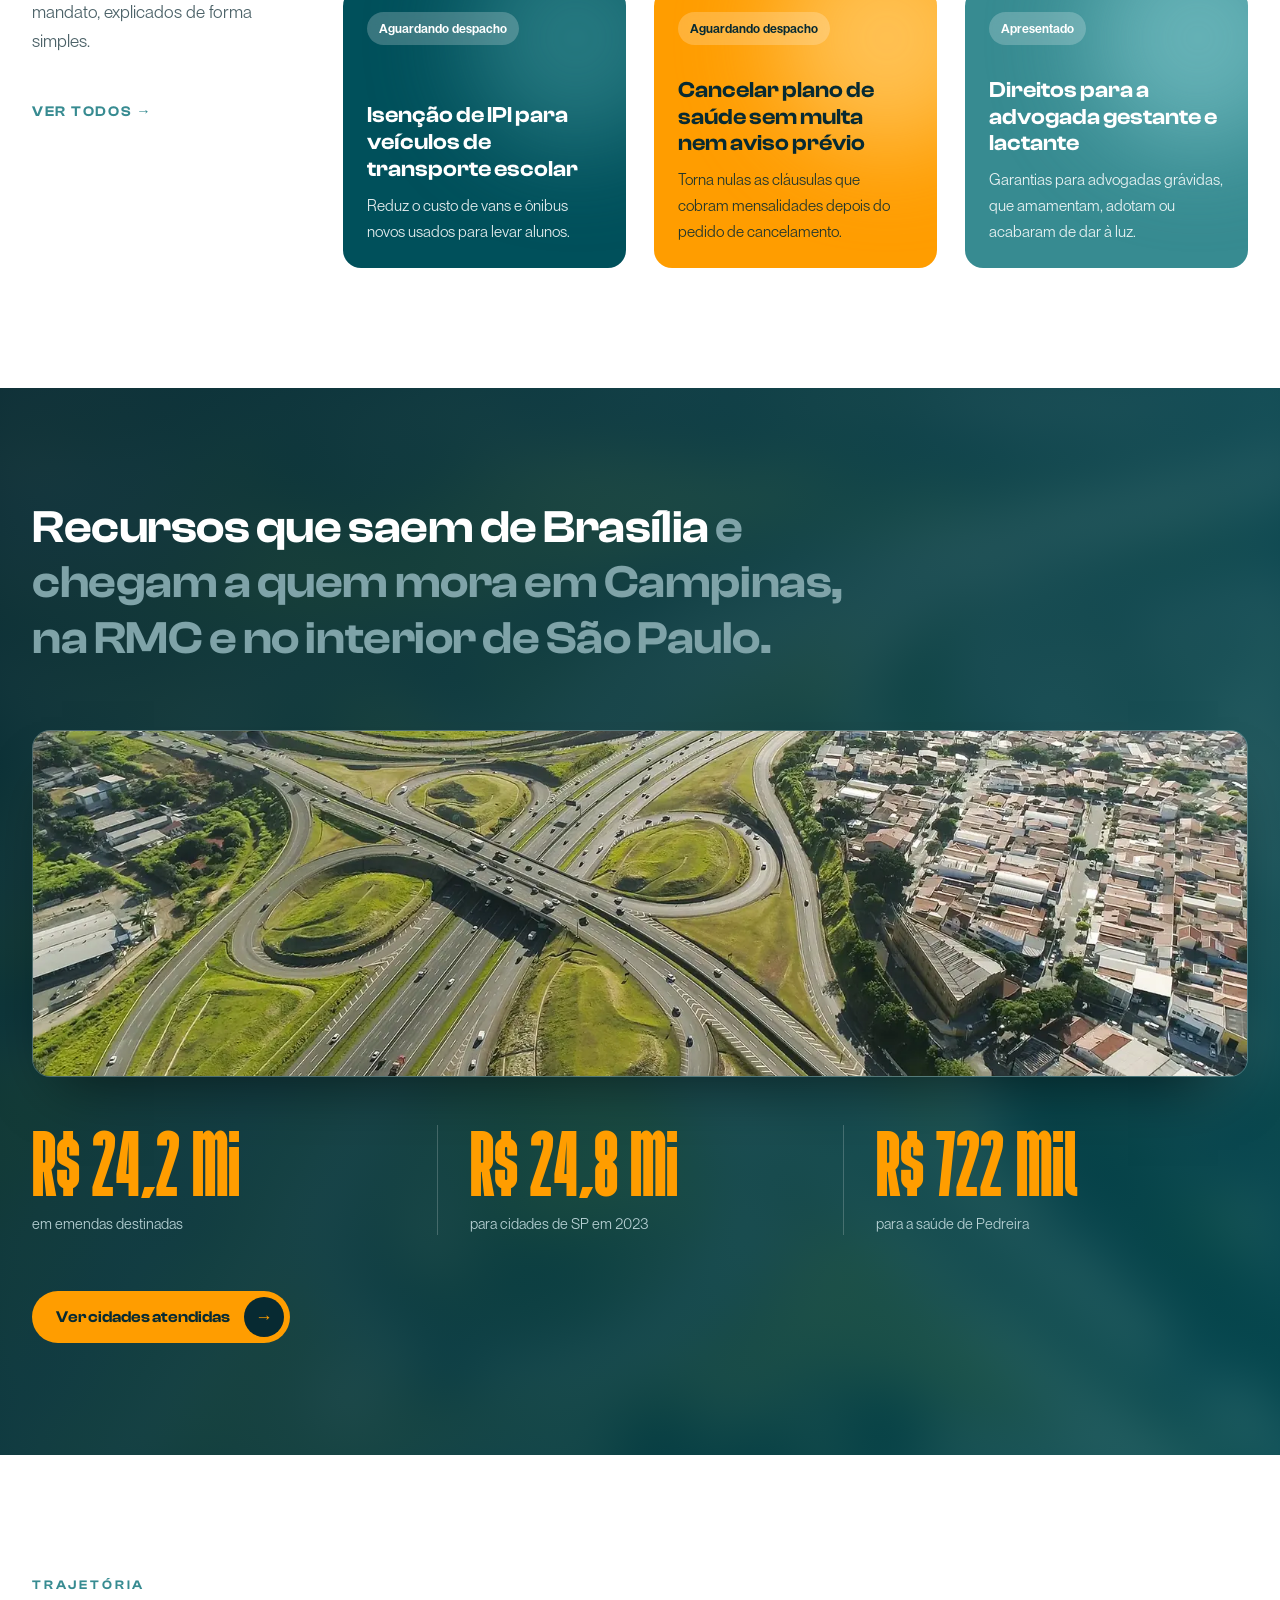
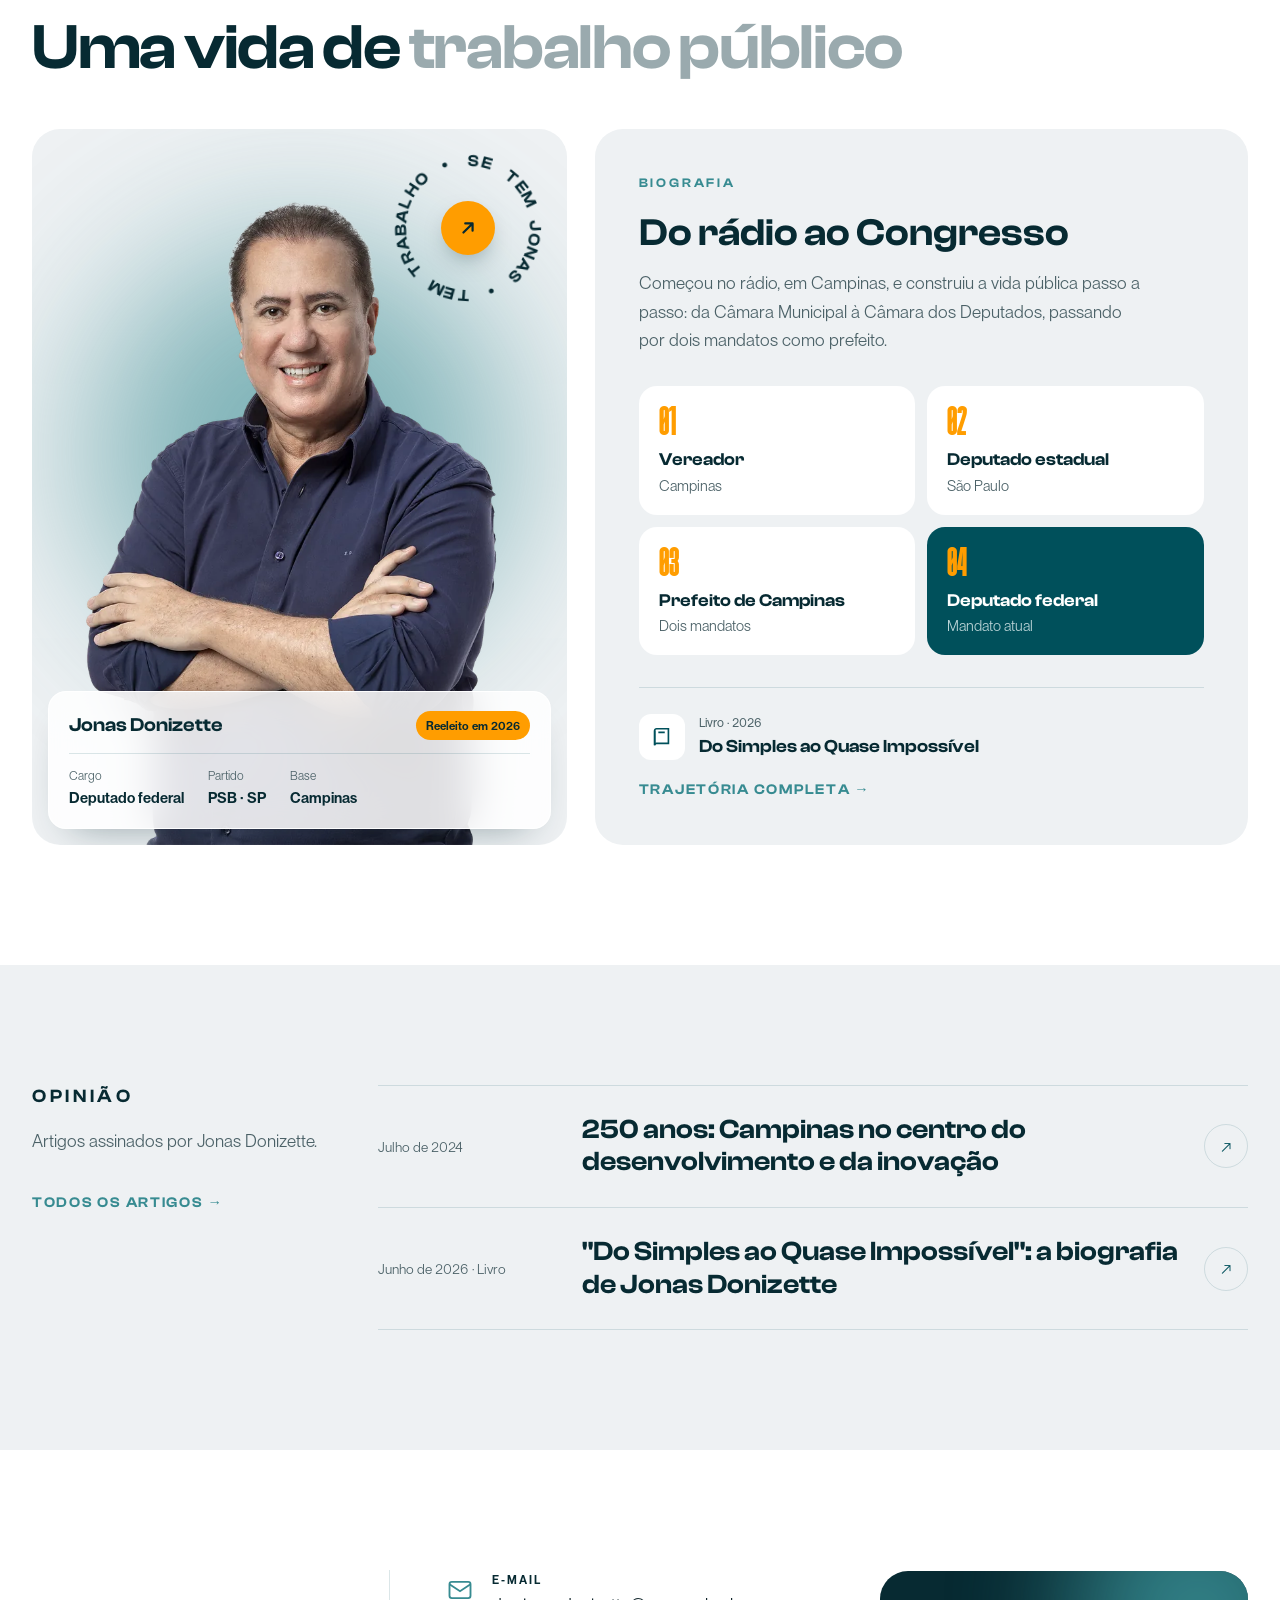
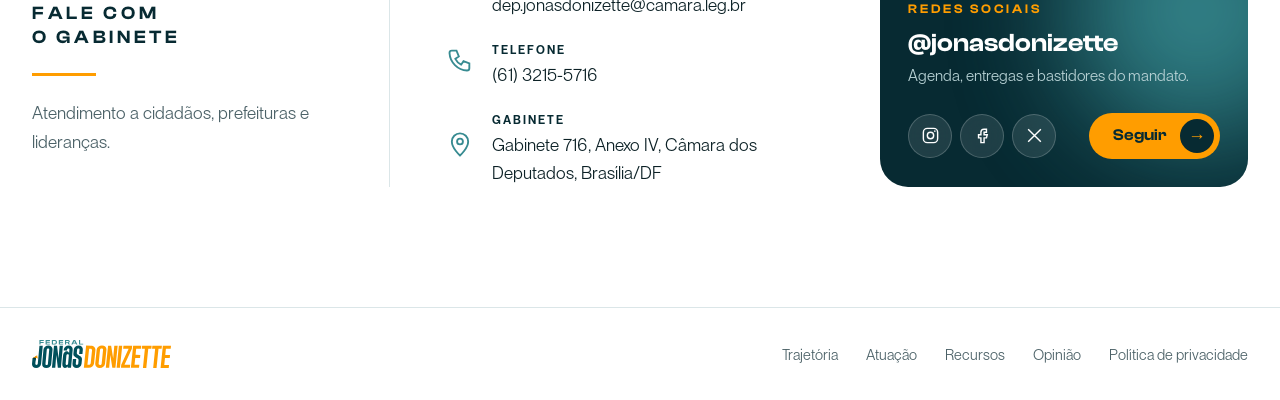
==== commit 7702b72b: "Artigos: remove a letra capitular grande Co-Authored-By: Claude Opus 5.5 <noreply@anthropic.com>" ====
--- a/index.html
+++ b/index.html
@@ -7,7 +7,7 @@
   <meta name="description" content="Site oficial do mandato de Jonas Donizette, deputado federal por São Paulo: projetos, votações, recursos para as cidades e artigos.">
   <link rel="preload" href="assets/fonts/agharti-ultracond-black.ttf" as="font" type="font/ttf" crossorigin>
   <link rel="preload" href="assets/img/jonas-hero.webp" as="image">
-  <link rel="stylesheet" href="styles.css?v=13">
+  <link rel="stylesheet" href="styles.css?v=14">
 </head>
 <body>
   <a class="skip" href="#conteudo">Pular para o conteúdo</a>
--- a/styles.css
+++ b/styles.css
@@ -395,7 +395,6 @@
 .artigo-cab h1 { font-family: var(--f-titulo); font-weight: 600; font-size: clamp(2rem, 4.6vw, 3.4rem); line-height: 1.08; letter-spacing: -.02em; color: var(--petroleo-escuro); margin: 16px 0 14px; }
 .artigo-meta { color: var(--tinta-suave); margin: 0 0 32px; padding-bottom: 28px; border-bottom: 1px solid var(--linha); }
 .artigo-corpo p { font-size: 1.2rem; line-height: 1.75; color: var(--tinta); margin: 0 0 1.3em; max-width: 68ch; }
-.artigo-corpo p:first-child::first-letter { float: left; font-family: var(--f-nome); font-weight: 900; font-size: 4.6em; line-height: .8; margin: .08em .1em 0 0; color: var(--laranja); }
 .artigo-fonte { font-size: .9rem; color: var(--tinta-suave); padding: 18px 20px; border-radius: var(--r); background: var(--cinza); margin: 32px 0; }
 .artigo-fonte a { color: var(--petroleo); font-weight: 700; }
 .partilha { display: flex; align-items: center; gap: 10px; flex-wrap: wrap; padding: 24px 0 8px; border-top: 1px solid var(--linha); }
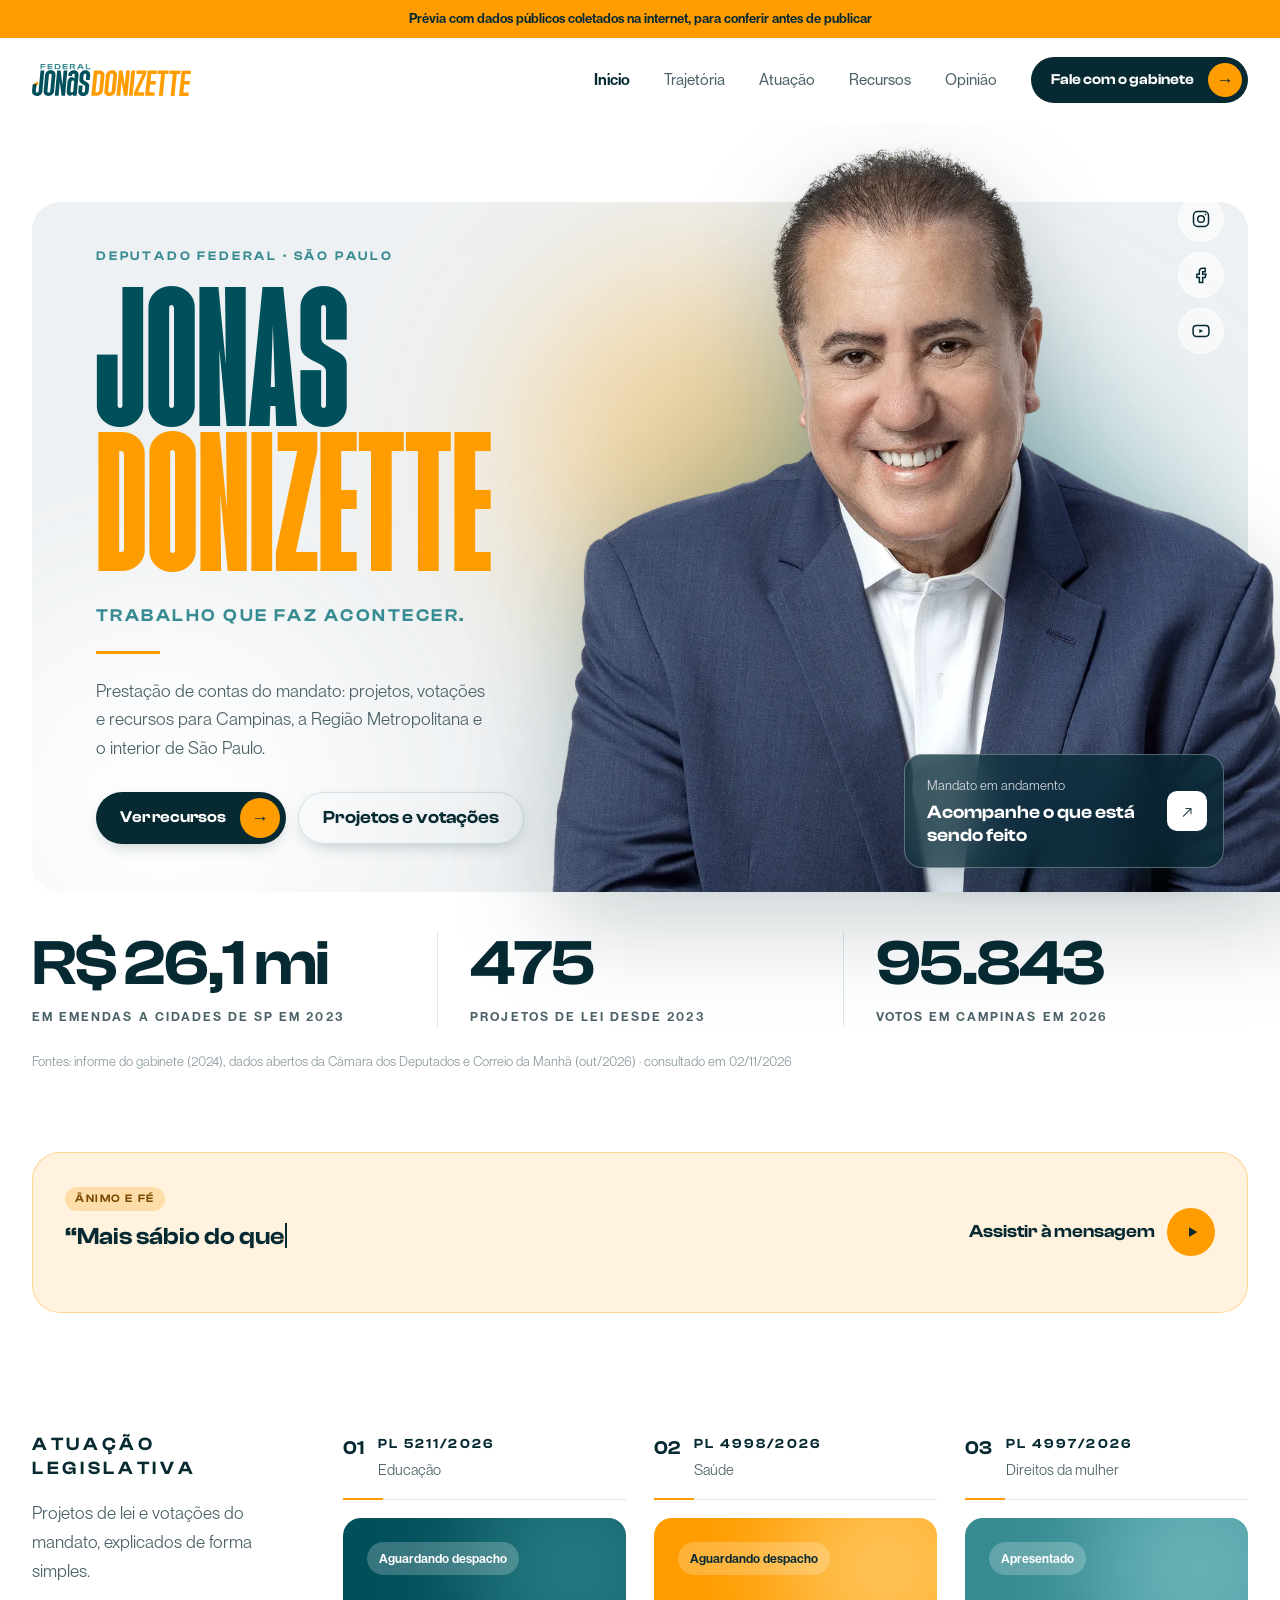
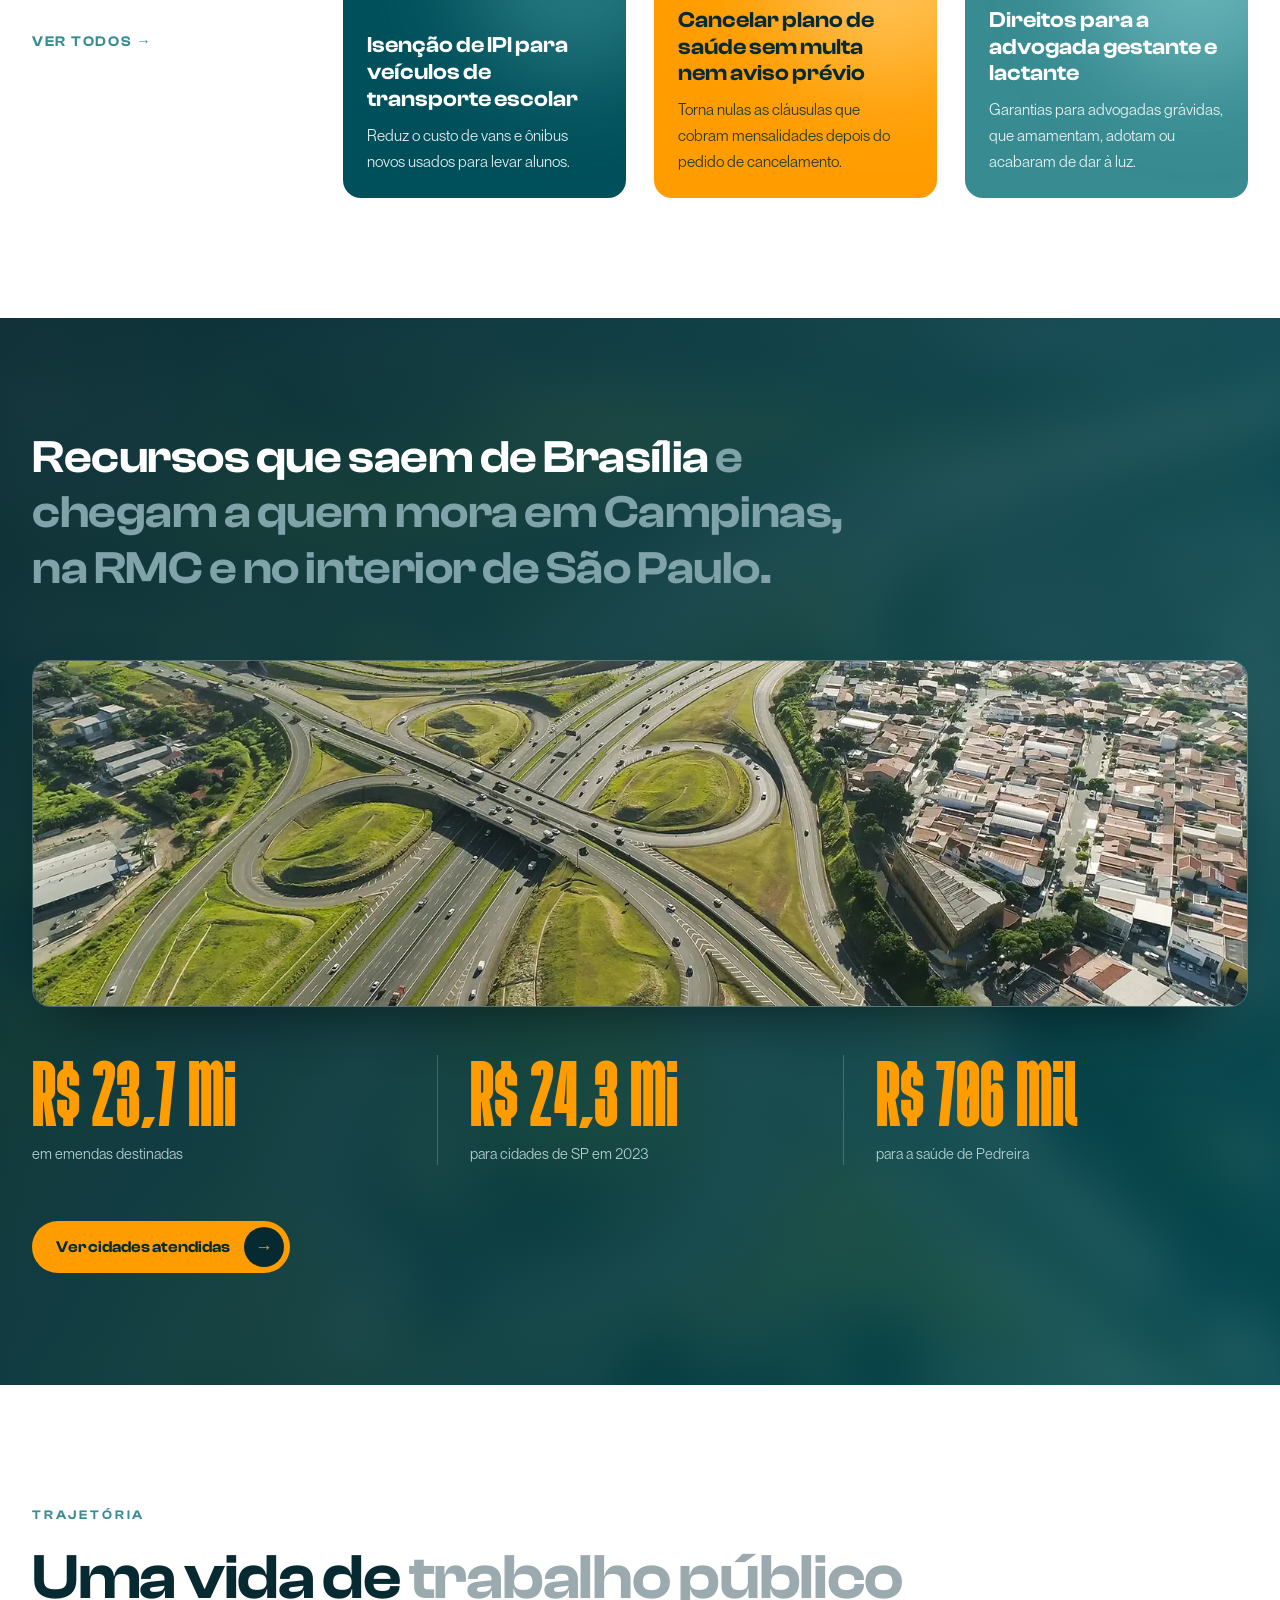
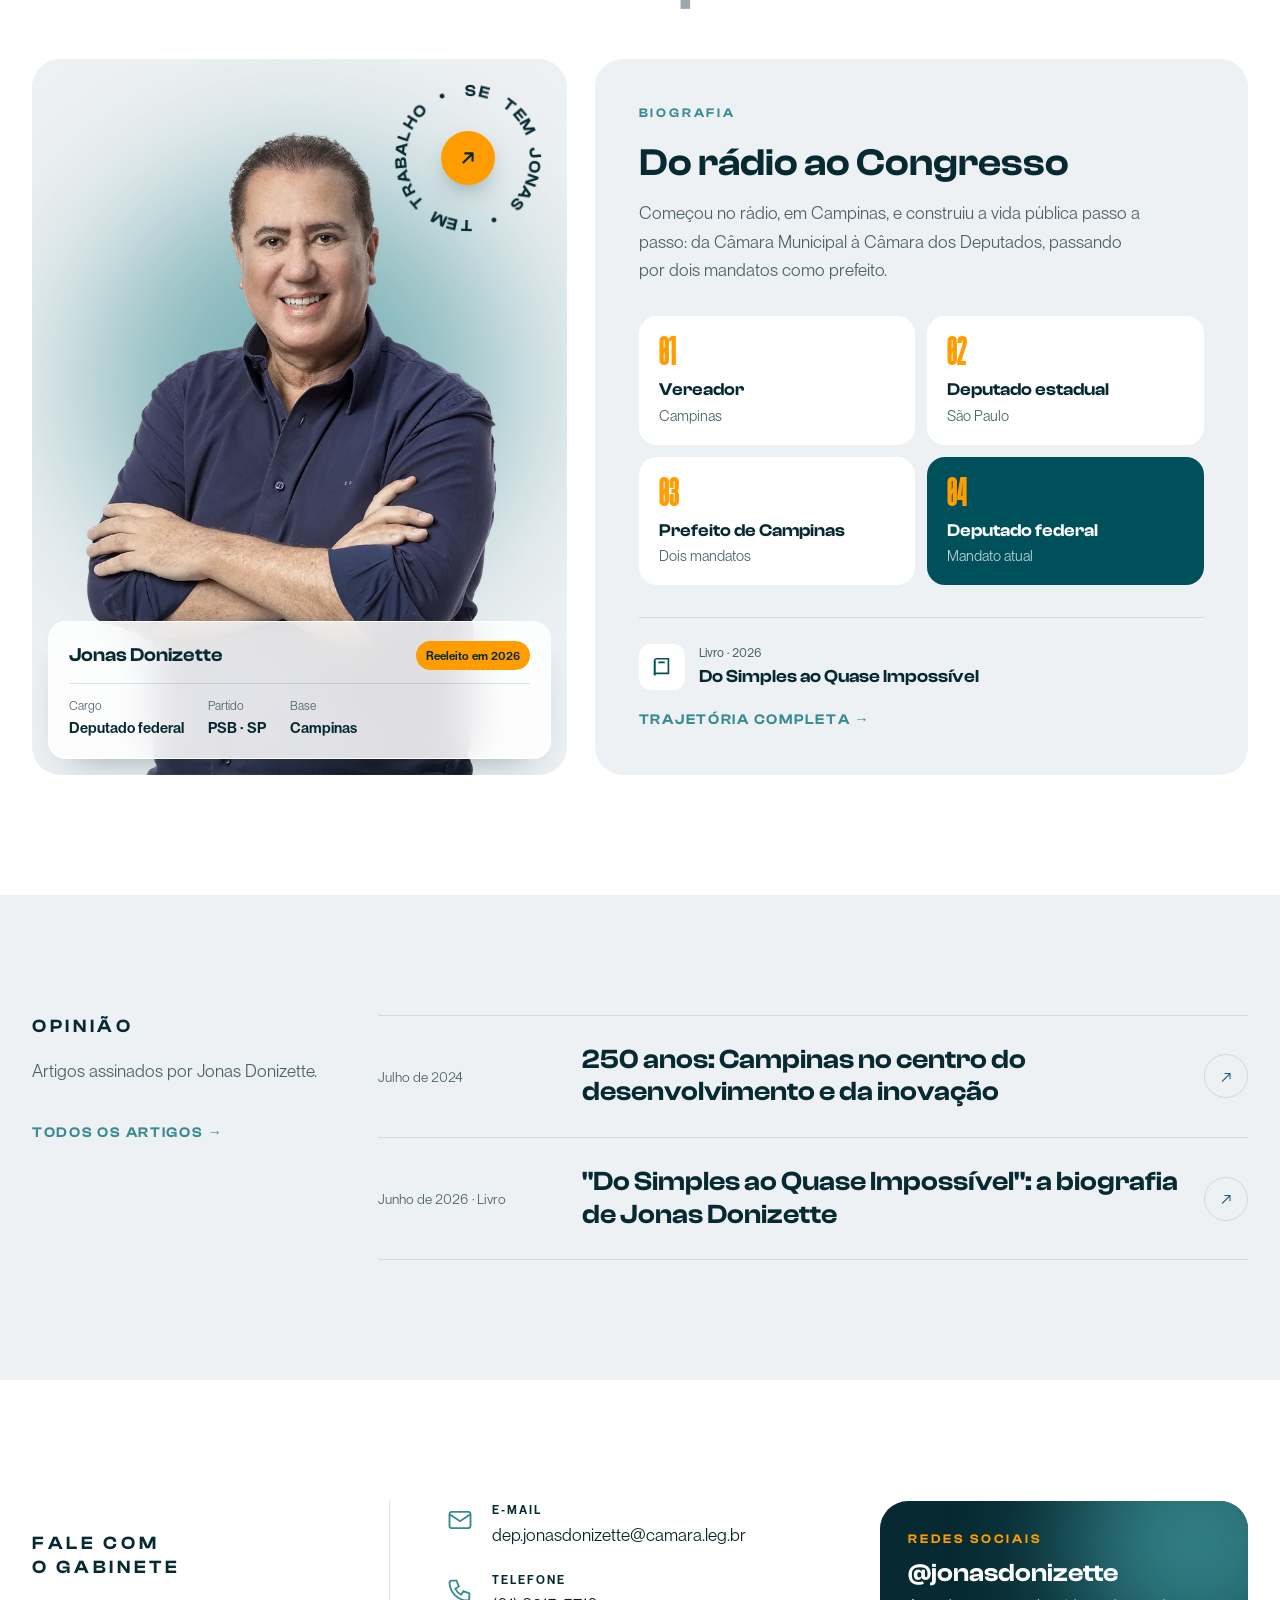
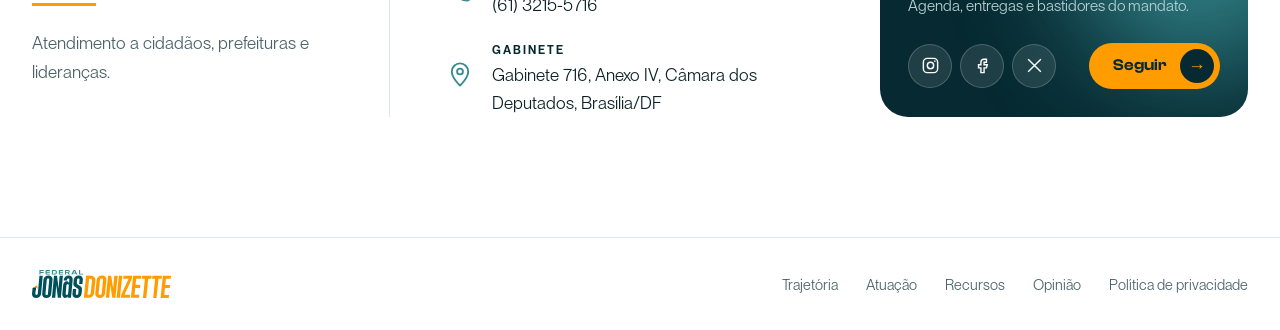
==== commit 1af49237: "Hero: foto do Jonas maior, saindo do card, e nome no tom da marca (#00505b) Co-Authored-By: Claude O" ====
--- a/index.html
+++ b/index.html
@@ -7,7 +7,7 @@
   <meta name="description" content="Site oficial do mandato de Jonas Donizette, deputado federal por São Paulo: projetos, votações, recursos para as cidades e artigos.">
   <link rel="preload" href="assets/fonts/agharti-ultracond-black.ttf" as="font" type="font/ttf" crossorigin>
   <link rel="preload" href="assets/img/jonas-hero.webp" as="image">
-  <link rel="stylesheet" href="styles.css?v=14">
+  <link rel="stylesheet" href="styles.css?v=18">
 </head>
 <body>
   <a class="skip" href="#conteudo">Pular para o conteúdo</a>
--- a/styles.css
+++ b/styles.css
@@ -94,18 +94,18 @@
 .hero { padding: 24px 0 24px; }
 .hero-card {
   position: relative; background: var(--cinza); border-radius: var(--r-grande); isolation: isolate;
-  display: grid; grid-template-columns: 1.1fr 1fr; min-height: 600px; margin-top: 90px;
-}
-.hero-texto { padding: 64px 0 64px 64px; position: relative; z-index: 2; }
-.hero-nome { font-family: var(--f-nome); font-weight: 900; text-transform: uppercase; line-height: .84; margin: 0; color: var(--petroleo-escuro); }
+  display: grid; grid-template-columns: 1.1fr 1fr; min-height: 600px; margin-top: 56px;
+}
+.hero-texto { padding: 44px 0 48px 64px; position: relative; z-index: 2; }
+.hero-nome { font-family: var(--f-nome); font-weight: 900; text-transform: uppercase; line-height: .84; margin: 0; color: var(--petroleo); } /* #00505b: o 'cinza' da marca */
 .hero-nome span { display: block; font-size: clamp(5rem, 13.5vw, 13.5rem); }
 .hero-nome span + span { color: var(--laranja); }
 .hero-assinatura { font-family: var(--f-titulo); font-weight: 600; font-size: 1.1rem; letter-spacing: .14em; text-transform: uppercase; color: var(--verde); margin: 26px 0 0; }
 .hero-lede { max-width: 36ch; color: var(--tinta-suave); margin: 0 0 30px; }
 .hero-acoes { display: flex; flex-wrap: wrap; gap: 12px; }
 
-.hero-foto { position: relative; display: flex; align-items: flex-end; justify-content: center; margin-top: -90px; }
-.hero-foto img { position: relative; width: min(112%, 680px); max-width: none; height: auto; filter: drop-shadow(0 30px 50px rgba(7,42,50,.22)); }
+.hero-foto { position: relative; display: flex; align-items: flex-end; justify-content: center; margin-top: -136px; margin-left: -8%; }
+.hero-foto img { position: relative; width: min(128%, 800px); max-width: none; height: auto; filter: drop-shadow(0 30px 50px rgba(7,42,50,.22)); }
 .hero-redes { position: absolute; right: 24px; top: 130px; display: flex; flex-direction: column; gap: 10px; z-index: 3; }
 .hero-redes a { display: grid; place-items: center; width: 46px; height: 46px; border-radius: 50%; background: rgba(255,255,255,.55); border: 1px solid rgba(255,255,255,.7); backdrop-filter: blur(16px); -webkit-backdrop-filter: blur(16px); color: var(--petroleo-escuro); transition: background .2s; }
 .hero-redes a:hover { background: var(--laranja); }
@@ -316,9 +316,8 @@
   .hero-card { grid-template-columns: 1fr; min-height: 0; margin-top: 0; overflow: hidden; }
   .hero-texto { padding: 36px 24px 8px; }
   .hero-nome span { font-size: clamp(4.4rem, 30vw, 10rem); }
-  .hero-foto { min-height: 420px; }
-  .hero-foto img { width: 100%; margin-top: 0; filter: none; }
-  .hero-foto { margin-top: 0; }
+  .hero-foto { min-height: 420px; margin: -24px 0 0; }
+  .hero-foto img { width: 124%; margin-top: 0; filter: none; }
   .hero-redes { top: 16px; right: 16px; }
   .vidro { right: 16px; bottom: 16px; left: 16px; width: auto; }
 
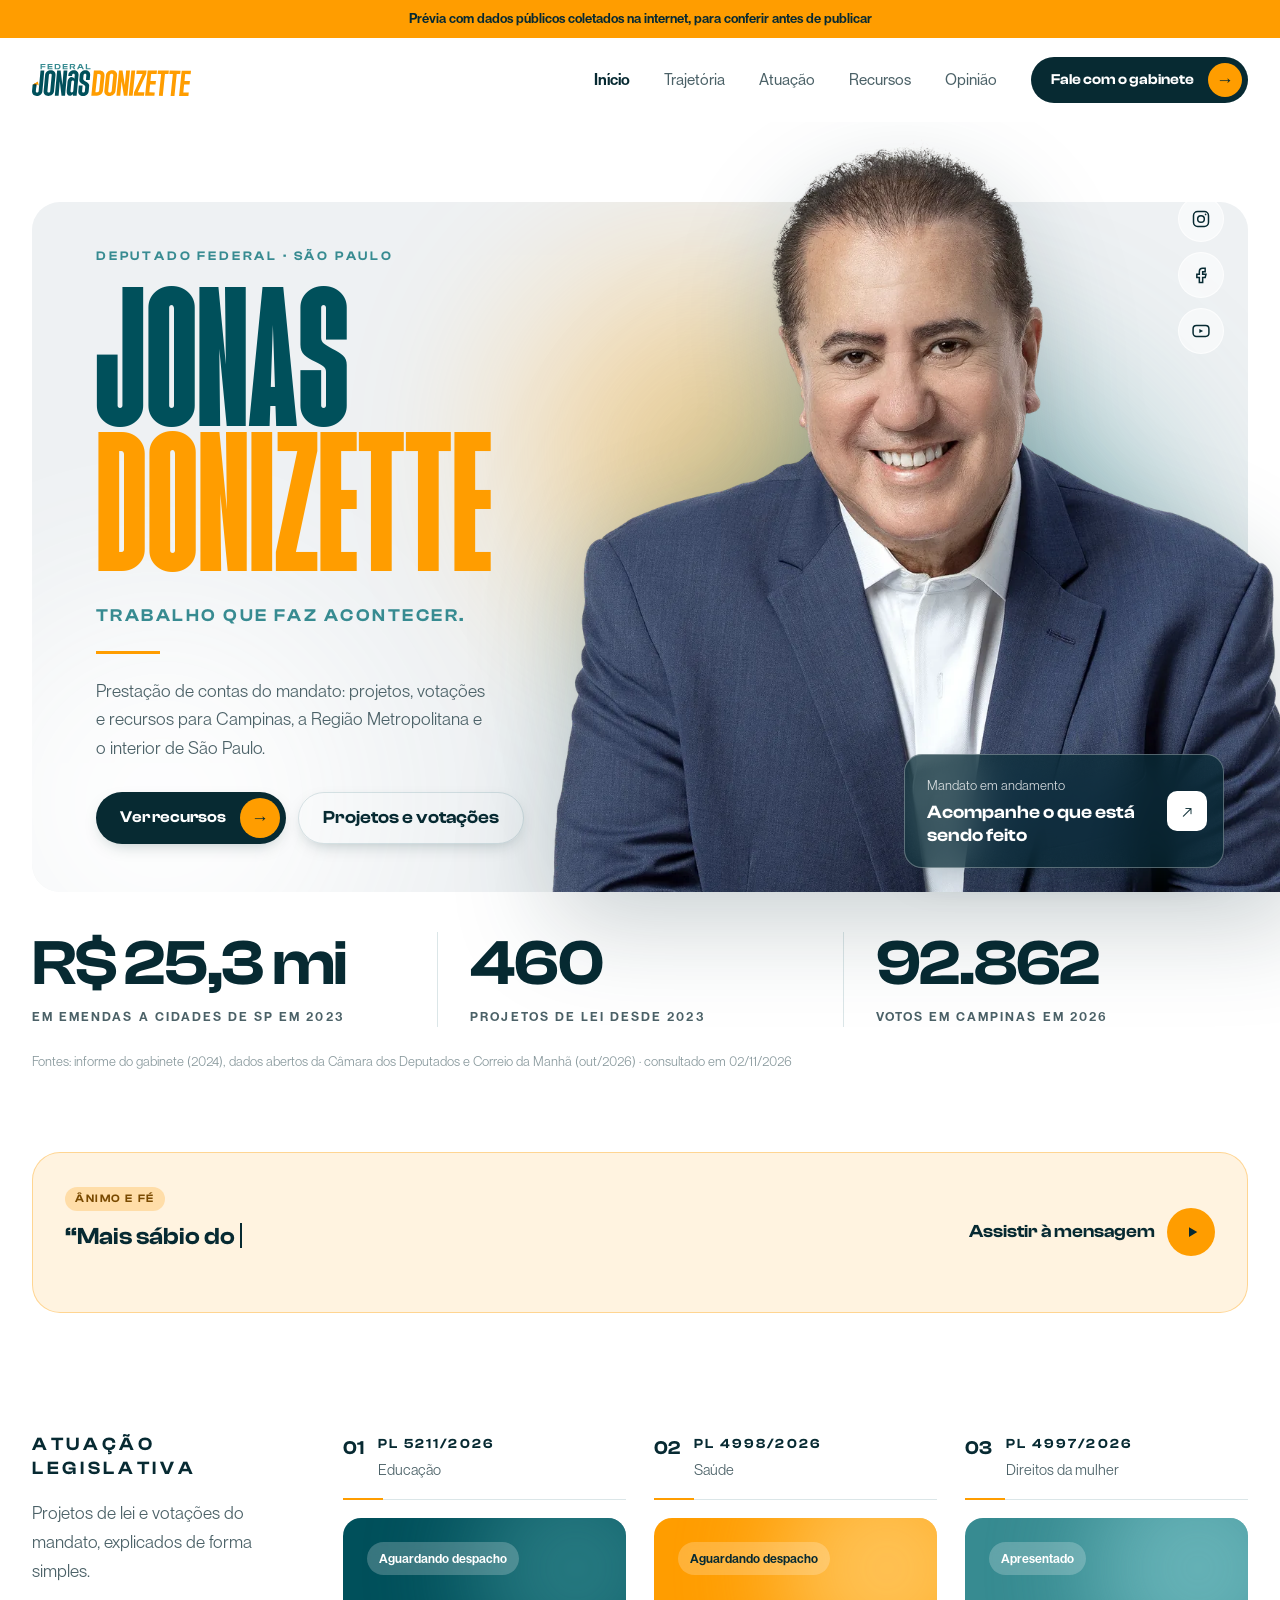
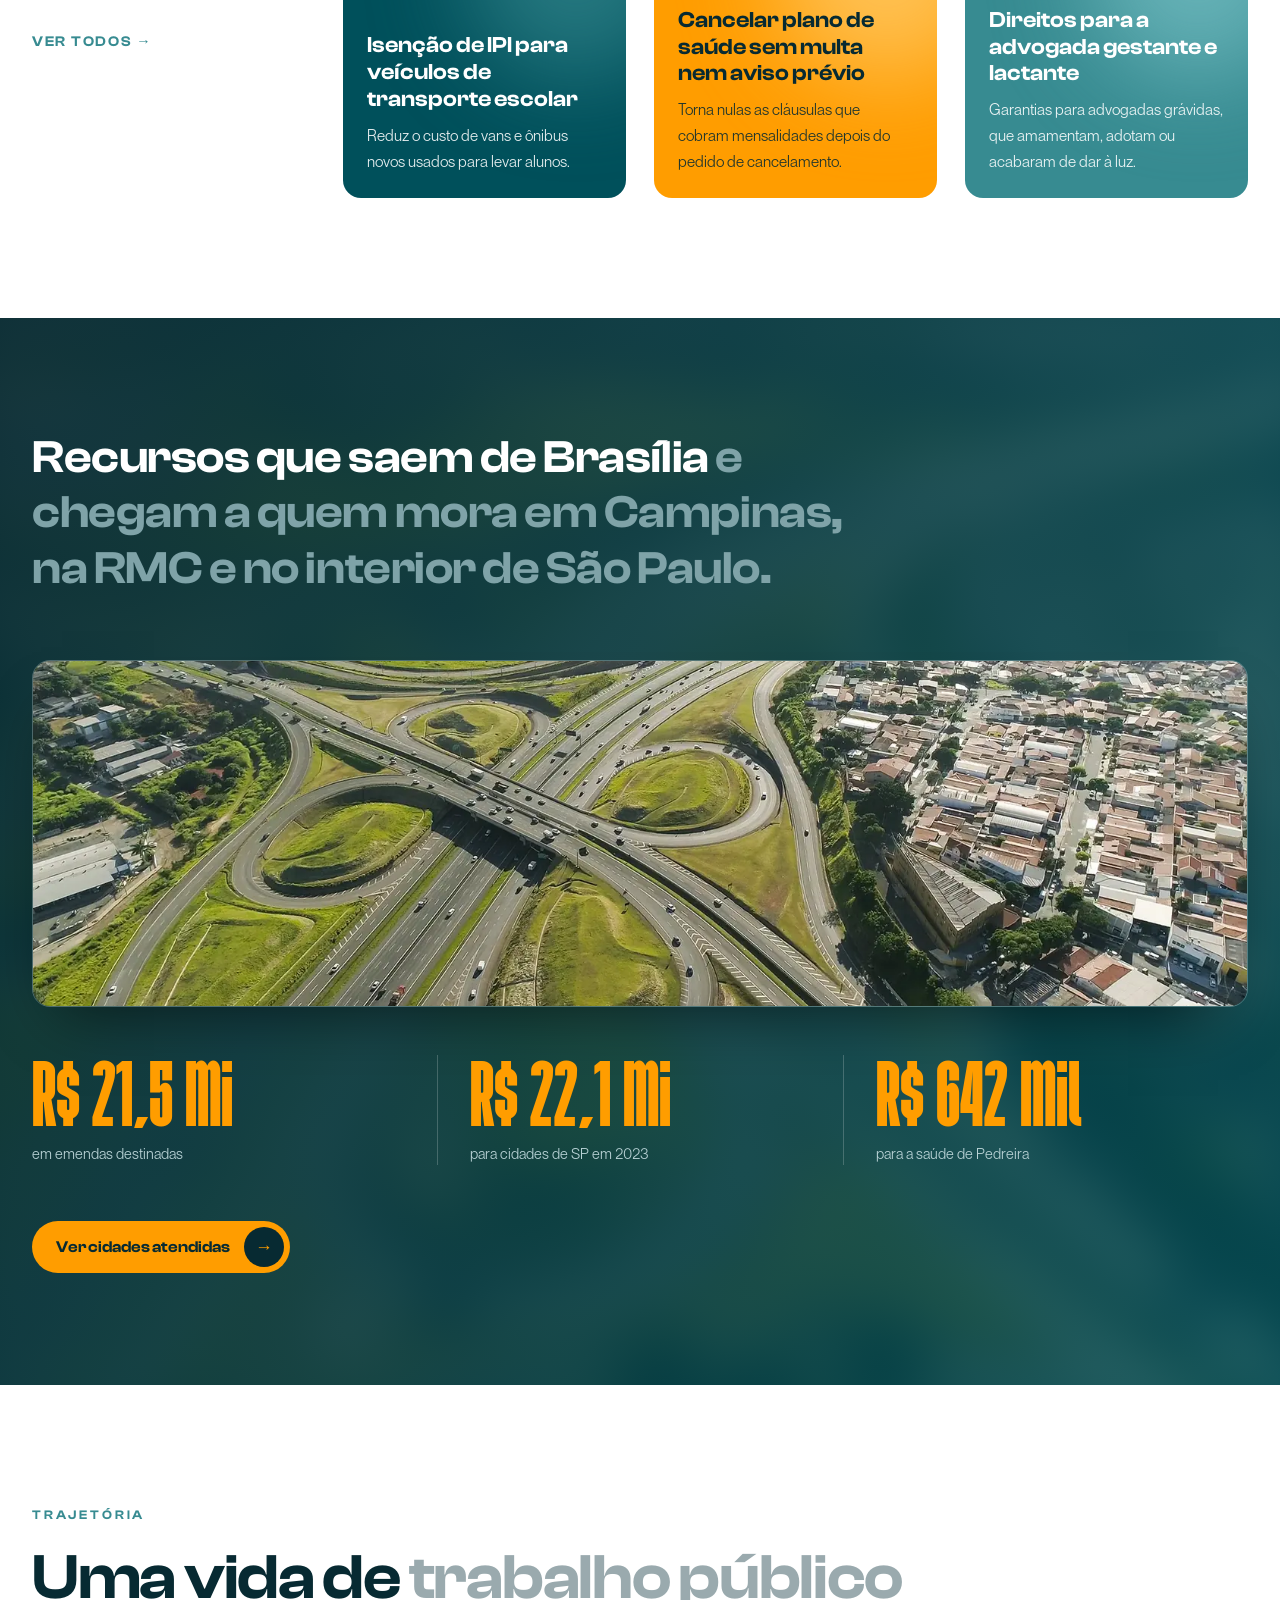
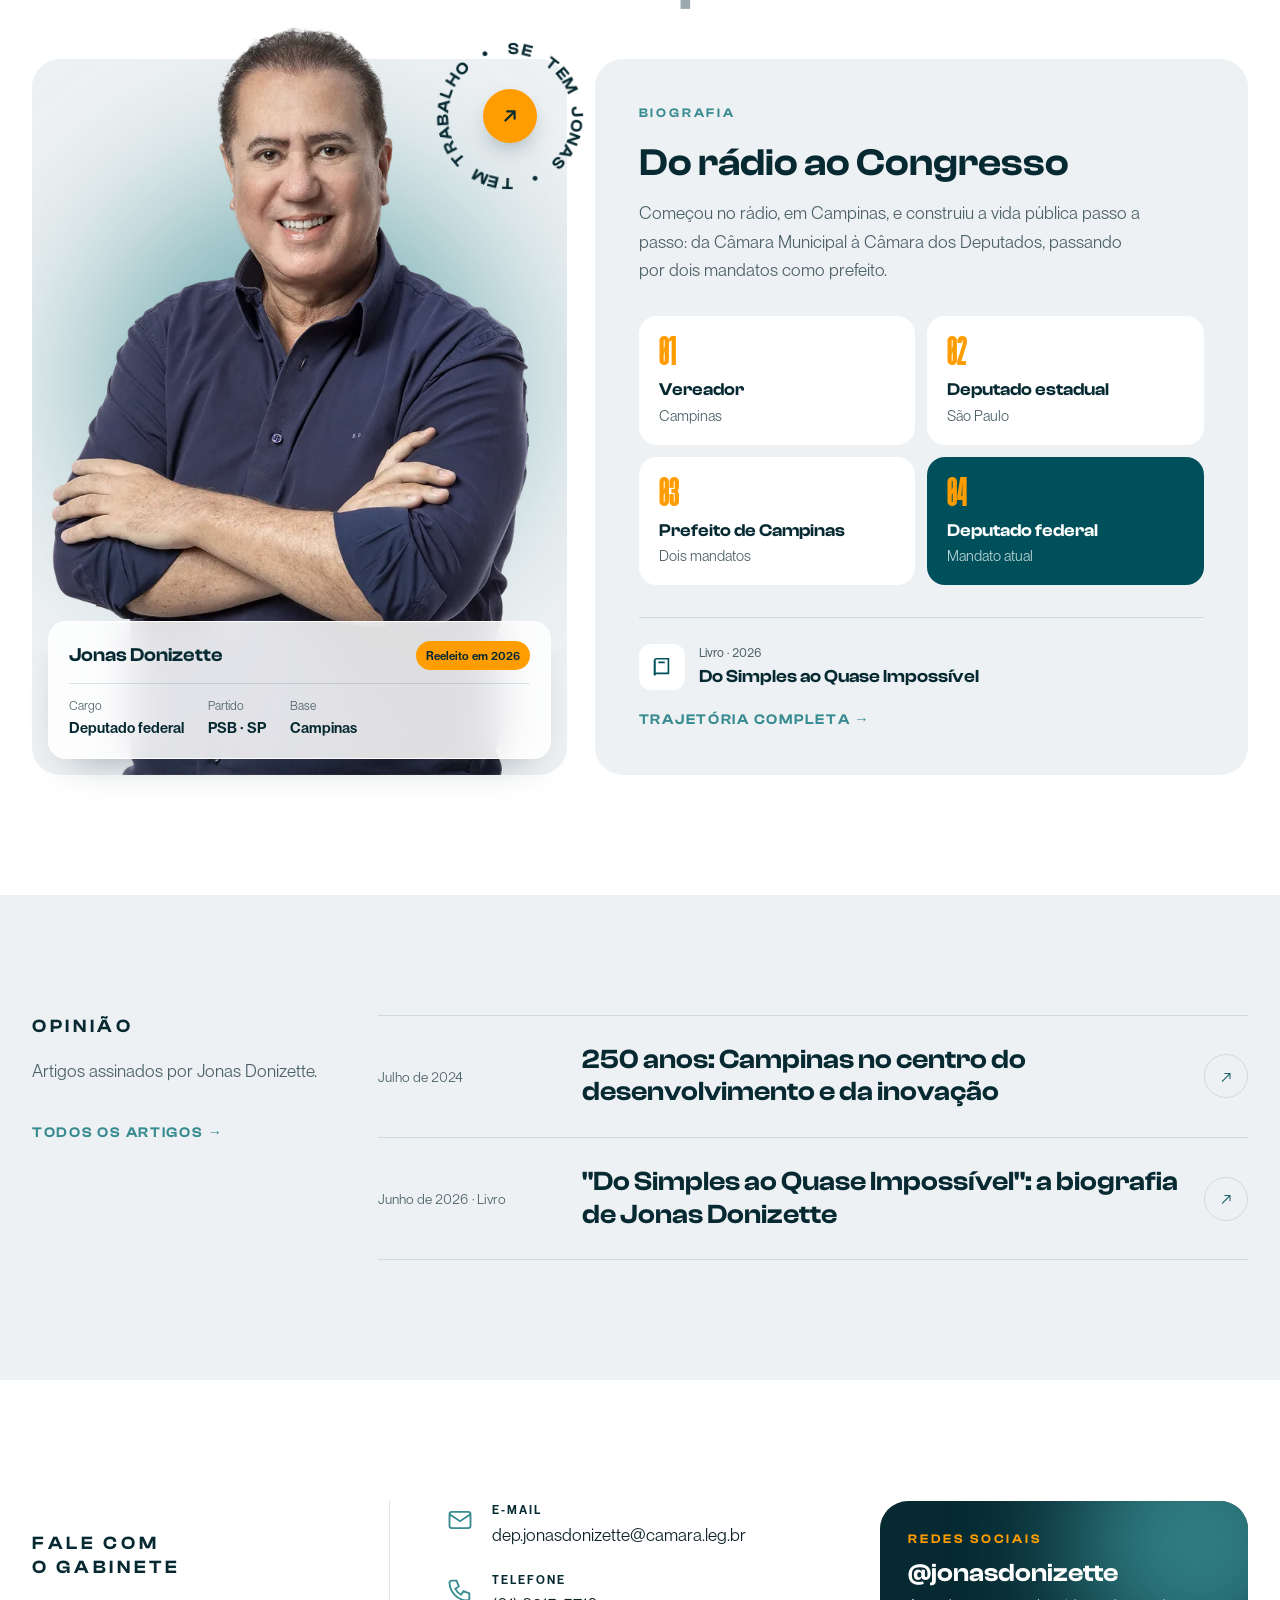
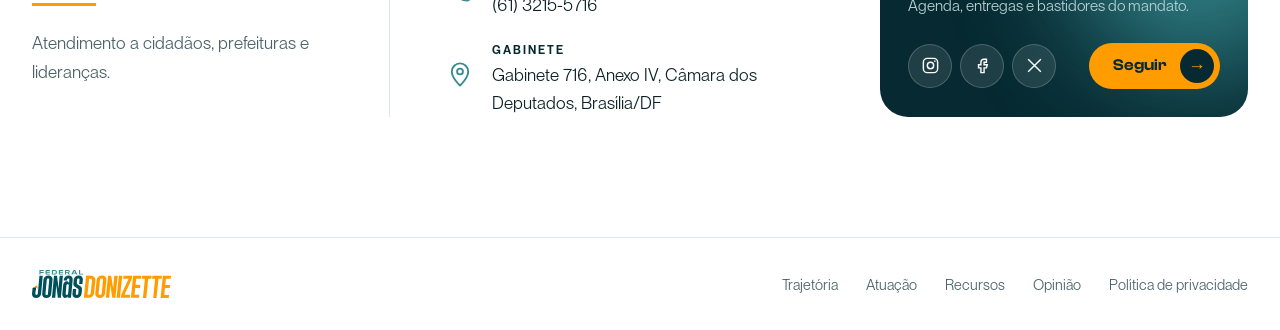
==== commit d20aa6ab: "Trajetória: foto maior saindo do card no desktop Co-Authored-By: Claude Opus 5.5 <noreply@anthropic." ====
--- a/index.html
+++ b/index.html
@@ -7,7 +7,7 @@
   <meta name="description" content="Site oficial do mandato de Jonas Donizette, deputado federal por São Paulo: projetos, votações, recursos para as cidades e artigos.">
   <link rel="preload" href="assets/fonts/agharti-ultracond-black.ttf" as="font" type="font/ttf" crossorigin>
   <link rel="preload" href="assets/img/jonas-hero.webp" as="image">
-  <link rel="stylesheet" href="styles.css?v=18">
+  <link rel="stylesheet" href="styles.css?v=20">
 </head>
 <body>
   <a class="skip" href="#conteudo">Pular para o conteúdo</a>
@@ -156,7 +156,7 @@
                 <span class="selo-centro" aria-hidden="true"><svg viewBox="0 0 24 24"><path d="M7 17 17 7M9 7h8v8"/></svg></span>
               </div>
             </div>
-            <span class="blob blob-d" aria-hidden="true"></span>
+            <span class="traj-fundo" aria-hidden="true"><span class="blob blob-d"></span></span>
             <img src="assets/img/jonas-radio.webp" alt="Jonas Donizette de braços cruzados, camisa escura" loading="lazy" width="700" height="1009">
             <div class="vidro-info">
               <div class="vidro-info-topo"><strong>Jonas Donizette</strong><span class="chip-laranja">Reeleito em 2026</span></div>
--- a/styles.css
+++ b/styles.css
@@ -211,6 +211,13 @@
 .traj-foto img { width: 86%; height: auto; object-fit: contain; }
 .blob-d { width: 420px; height: 420px; left: 50%; top: 45%; transform: translate(-50%,-50%); background: var(--verde); opacity: .6; filter: blur(80px); }
 .traj-foto img { position: relative; }
+.traj-fundo { position: absolute; inset: 0; z-index: -1; border-radius: inherit; overflow: hidden; }
+@media (min-width: 901px) {
+  /* foto "estourada": ele cresce e a cabeça sai por cima do card, como na hero */
+  .traj-foto { overflow: visible; padding-top: 0; }
+  .traj-foto img { width: 100%; max-width: none; margin-top: -70px; border-bottom-left-radius: var(--r-grande); border-bottom-right-radius: var(--r-grande); }
+  .traj-foto .selo { top: -18px; right: -18px; }
+}
 .vidro-info {
   position: absolute; z-index: 3; transform: translateZ(0); left: 16px; right: 16px; bottom: 16px; padding: 18px 20px; border-radius: var(--r);
   background: rgba(255,255,255,.86); border: 1px solid rgba(255,255,255,.95); color: var(--petroleo-escuro);
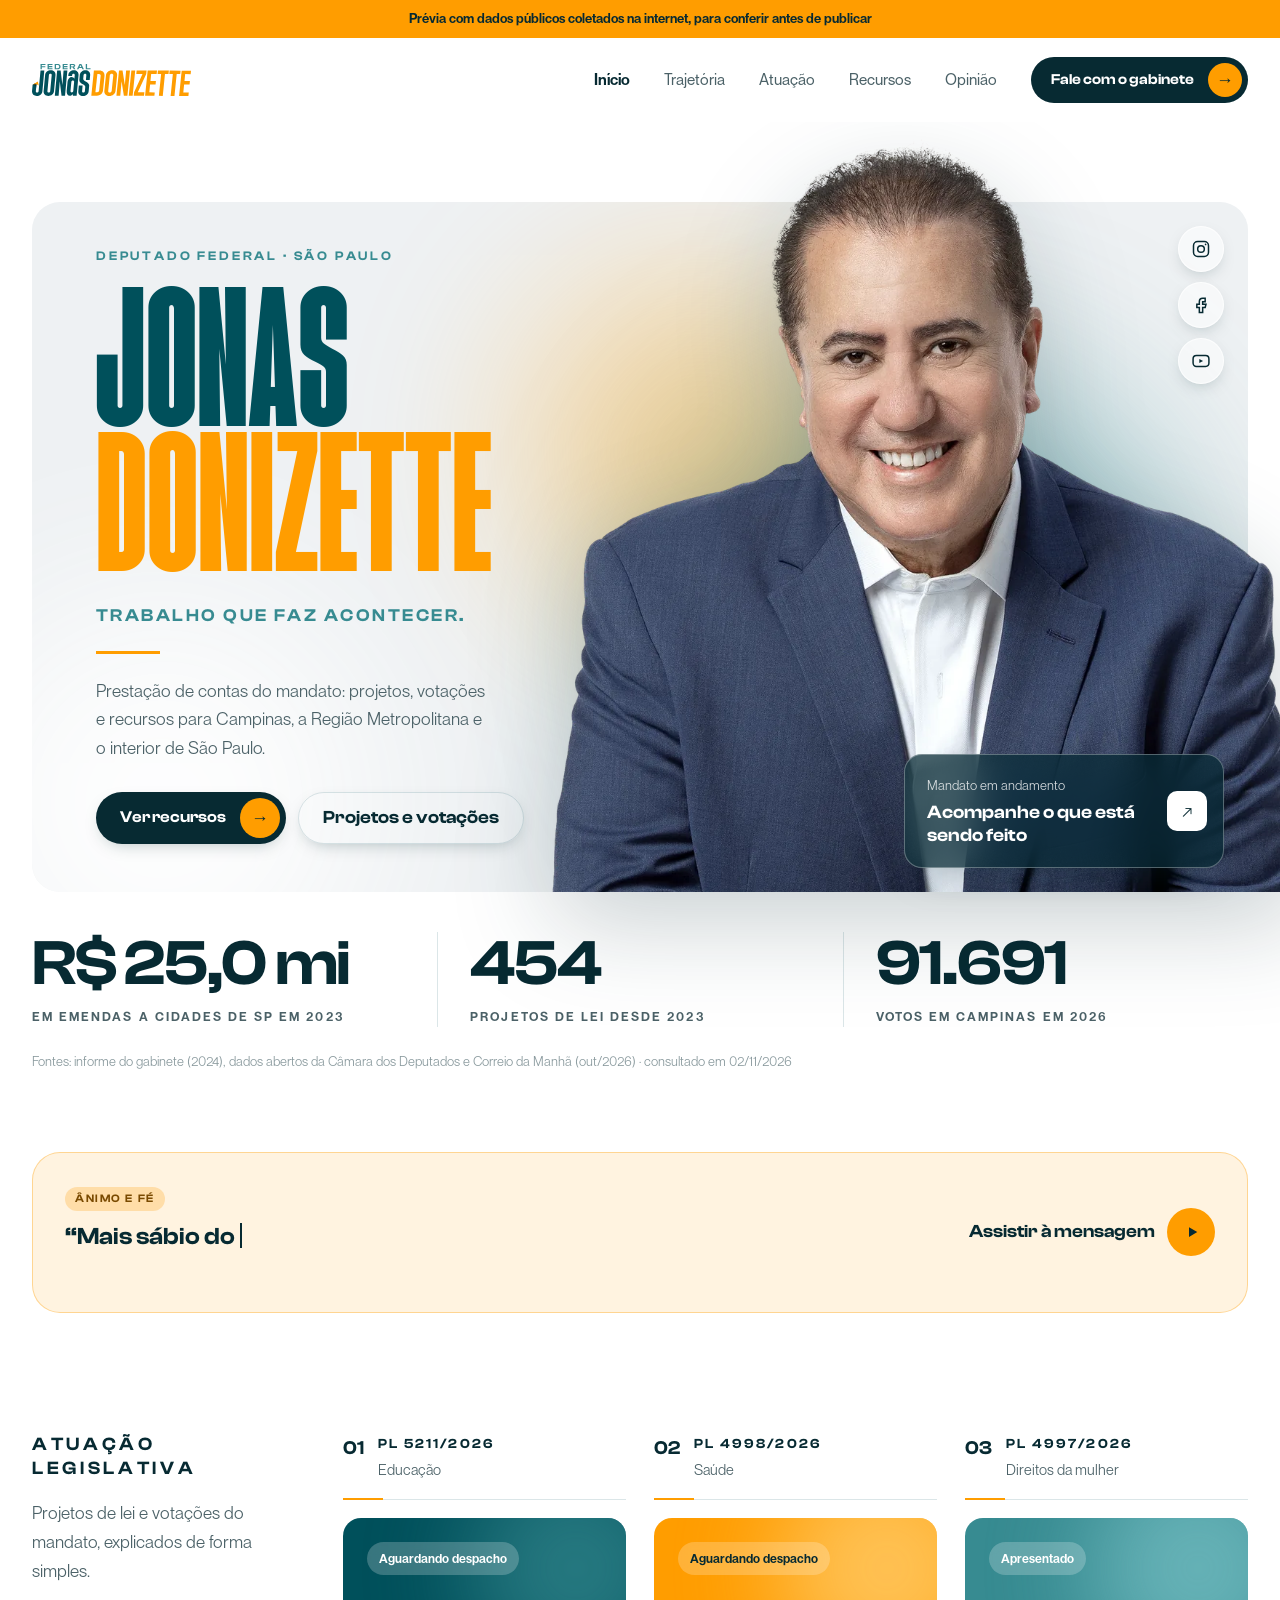
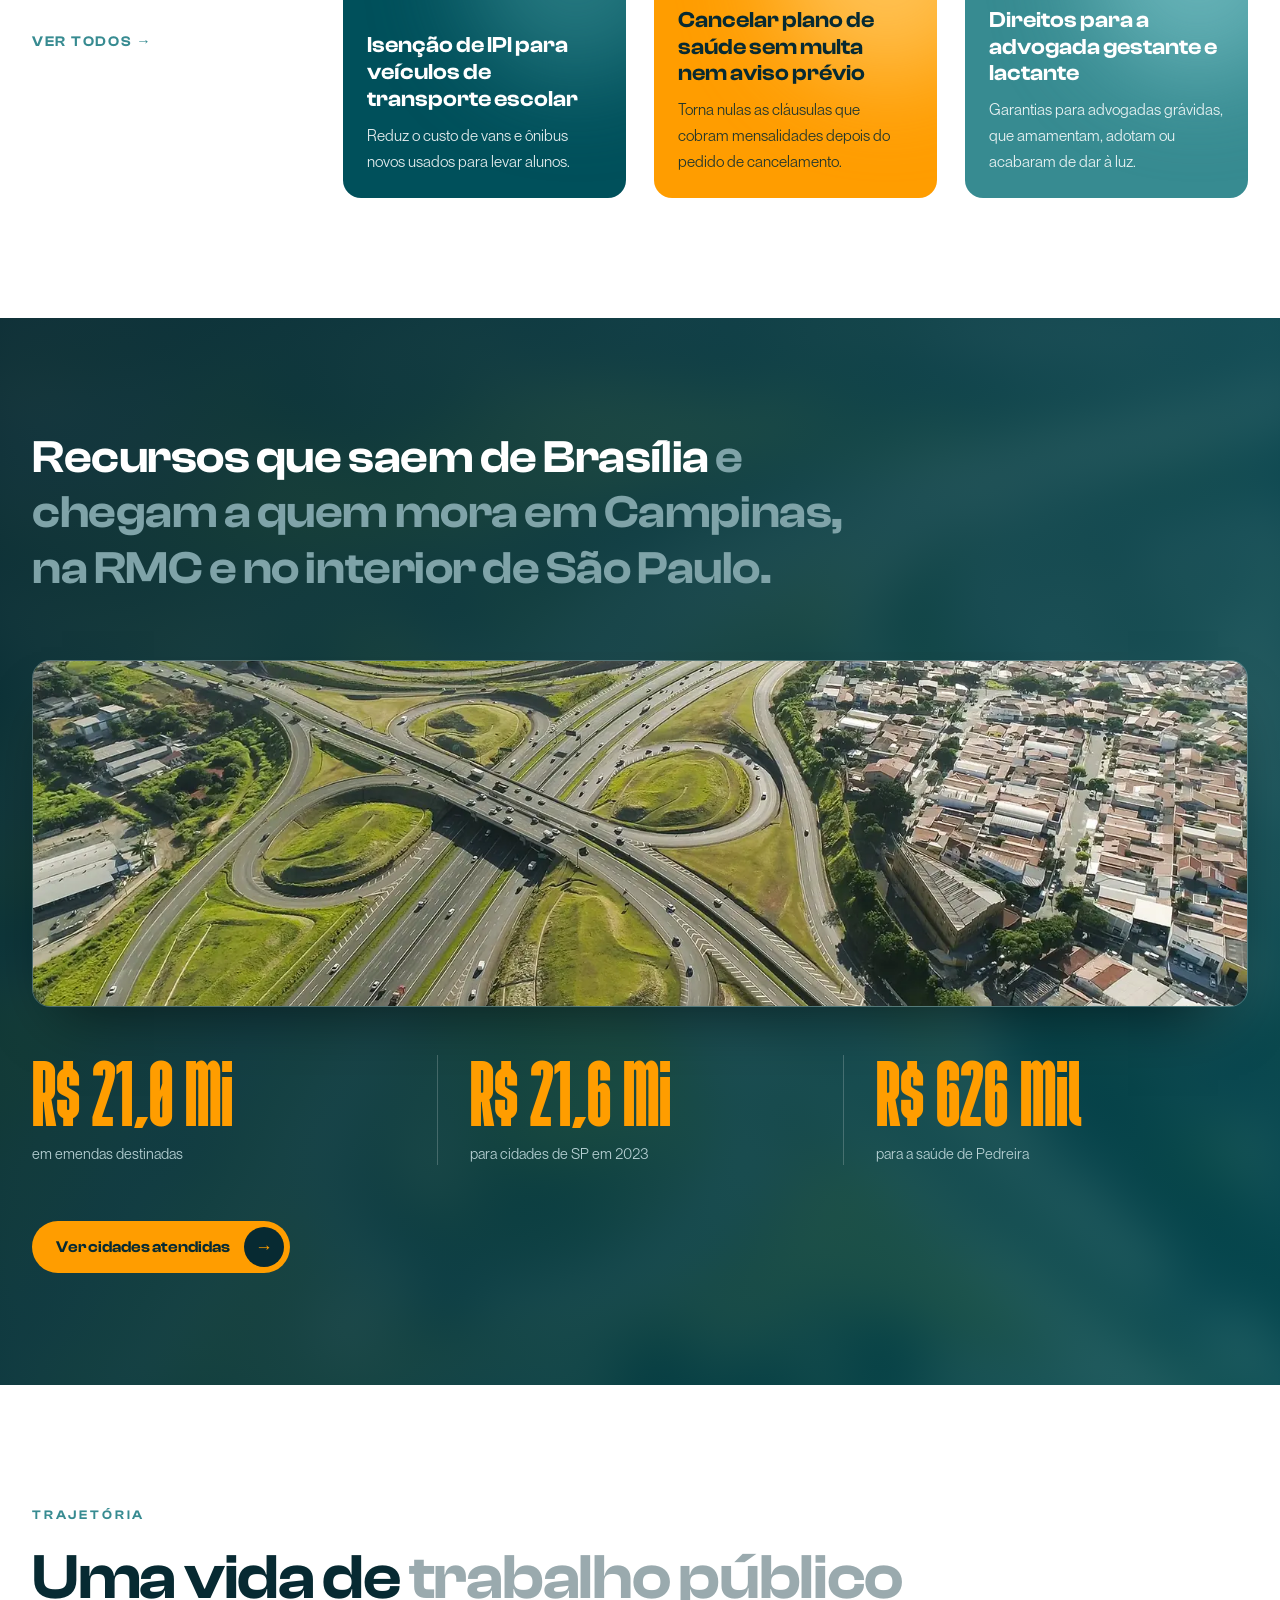
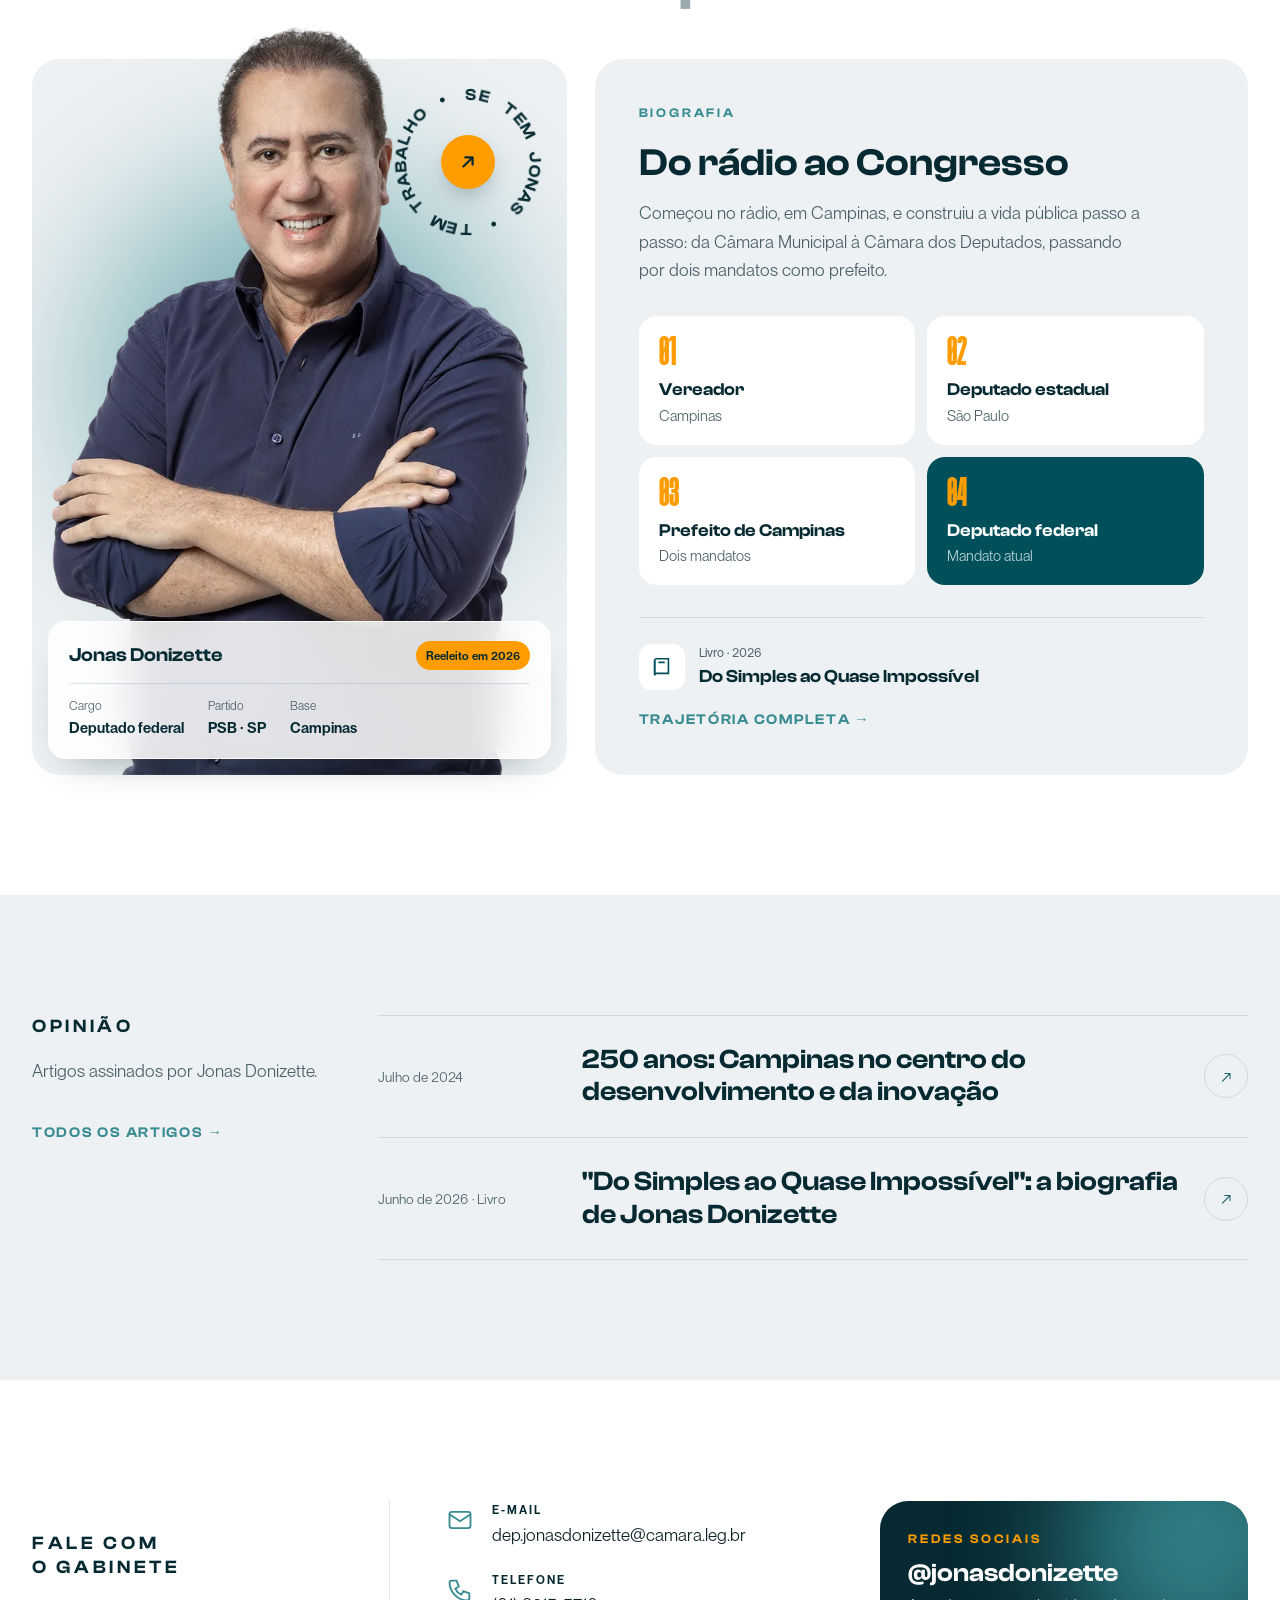
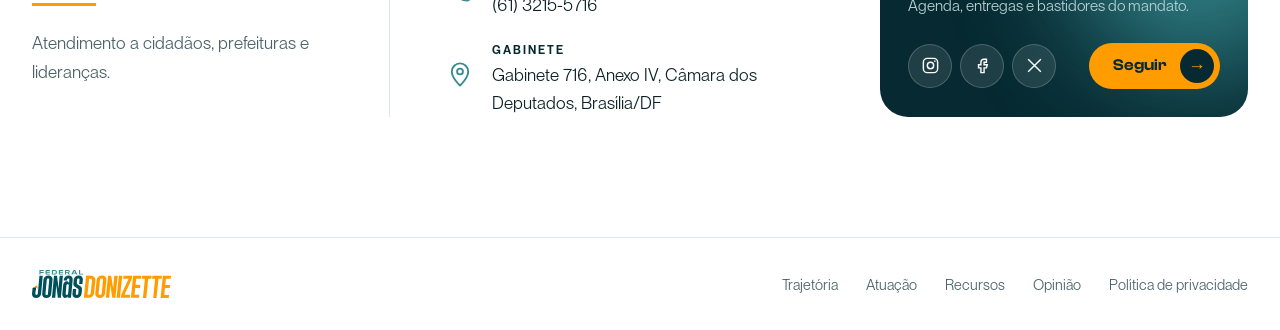
==== commit 8a679e91: "Hero: ícones de redes alinhados dentro do card e com efeito 3D; selo volta para dentro da foto Co-Au" ====
--- a/index.html
+++ b/index.html
@@ -7,7 +7,7 @@
   <meta name="description" content="Site oficial do mandato de Jonas Donizette, deputado federal por São Paulo: projetos, votações, recursos para as cidades e artigos.">
   <link rel="preload" href="assets/fonts/agharti-ultracond-black.ttf" as="font" type="font/ttf" crossorigin>
   <link rel="preload" href="assets/img/jonas-hero.webp" as="image">
-  <link rel="stylesheet" href="styles.css?v=20">
+  <link rel="stylesheet" href="styles.css?v=21">
 </head>
 <body>
   <a class="skip" href="#conteudo">Pular para o conteúdo</a>
@@ -54,7 +54,7 @@
 
           <div class="hero-foto entra" style="--atraso:.25s">
               <img src="assets/img/jonas-hero.webp" alt="Jonas Donizette sorrindo, de terno azul" width="1100" height="1037" fetchpriority="high">
-            <ul class="hero-redes" aria-label="Redes sociais">
+            <ul class="hero-redes" aria-label="Redes sociais" data-tilt-grupo>
               <li><a href="https://www.instagram.com/jonasdonizette/" aria-label="Instagram"><svg viewBox="0 0 24 24" aria-hidden="true"><rect x="3" y="3" width="18" height="18" rx="5"/><circle cx="12" cy="12" r="4"/><circle cx="17.5" cy="6.5" r="1" class="cheio"/></svg></a></li>
               <li><a href="https://www.facebook.com/jonasdonizette" aria-label="Facebook"><svg viewBox="0 0 24 24" aria-hidden="true"><path d="M14 8h3V4h-3a4 4 0 0 0-4 4v3H7v4h3v6h4v-6h3l1-4h-4V8z"/></svg></a></li>
               <li><a href="#" aria-label="YouTube"><svg viewBox="0 0 24 24" aria-hidden="true"><rect x="2.5" y="5.5" width="19" height="13" rx="4"/><path d="M10 9.5v5l4.5-2.5z" class="cheio"/></svg></a></li>
@@ -250,6 +250,6 @@
     </div>
   </footer>
 
-  <script src="main.js?v=13"></script>
+  <script src="main.js?v=14"></script>
 </body>
 </html>
--- a/styles.css
+++ b/styles.css
@@ -106,7 +106,7 @@
 
 .hero-foto { position: relative; display: flex; align-items: flex-end; justify-content: center; margin-top: -136px; margin-left: -8%; }
 .hero-foto img { position: relative; width: min(128%, 800px); max-width: none; height: auto; filter: drop-shadow(0 30px 50px rgba(7,42,50,.22)); }
-.hero-redes { position: absolute; right: 24px; top: 130px; display: flex; flex-direction: column; gap: 10px; z-index: 3; }
+.hero-redes { position: absolute; right: 24px; top: 160px; display: flex; flex-direction: column; gap: 10px; z-index: 3; }
 .hero-redes a { display: grid; place-items: center; width: 46px; height: 46px; border-radius: 50%; background: rgba(255,255,255,.55); border: 1px solid rgba(255,255,255,.7); backdrop-filter: blur(16px); -webkit-backdrop-filter: blur(16px); color: var(--petroleo-escuro); transition: background .2s; }
 .hero-redes a:hover { background: var(--laranja); }
 .hero-redes svg { width: 20px; height: 20px; fill: none; stroke: currentColor; stroke-width: 1.8; }
@@ -216,7 +216,7 @@
   /* foto "estourada": ele cresce e a cabeça sai por cima do card, como na hero */
   .traj-foto { overflow: visible; padding-top: 0; }
   .traj-foto img { width: 100%; max-width: none; margin-top: -70px; border-bottom-left-radius: var(--r-grande); border-bottom-right-radius: var(--r-grande); }
-  .traj-foto .selo { top: -18px; right: -18px; }
+  .traj-foto .selo { top: 28px; right: 24px; }
 }
 .vidro-info {
   position: absolute; z-index: 3; transform: translateZ(0); left: 16px; right: 16px; bottom: 16px; padding: 18px 20px; border-radius: var(--r);
@@ -452,13 +452,14 @@
 
   /* 3. inclinação 3D que segue o mouse (ângulo controlado pelo JS) */
   [data-tilt-grupo] { perspective: 600px; }
-  [data-tilt-grupo] > a {
+  .hero-redes li { perspective: 300px; }
+  [data-tilt-grupo] > a, [data-tilt-grupo] > li > a {
     transform: rotateX(var(--rx, 0deg)) rotateY(var(--ry, 0deg)) translateZ(0);
     box-shadow: var(--sx, 0px) var(--sy, 6px) 18px -8px rgba(7,42,50,.35);
     transition: transform .35s var(--suave), box-shadow .35s var(--suave);
     will-change: transform;
   }
-  [data-tilt-grupo] > a.inclinando { transition-duration: .08s; }
+  [data-tilt-grupo] > a.inclinando, [data-tilt-grupo] > li > a.inclinando { transition-duration: .08s; }
   .hero-acoes[data-tilt-grupo] > a:hover { transform: rotateX(var(--rx, 0deg)) rotateY(var(--ry, 0deg)) translateY(-2px); }
 }
 
